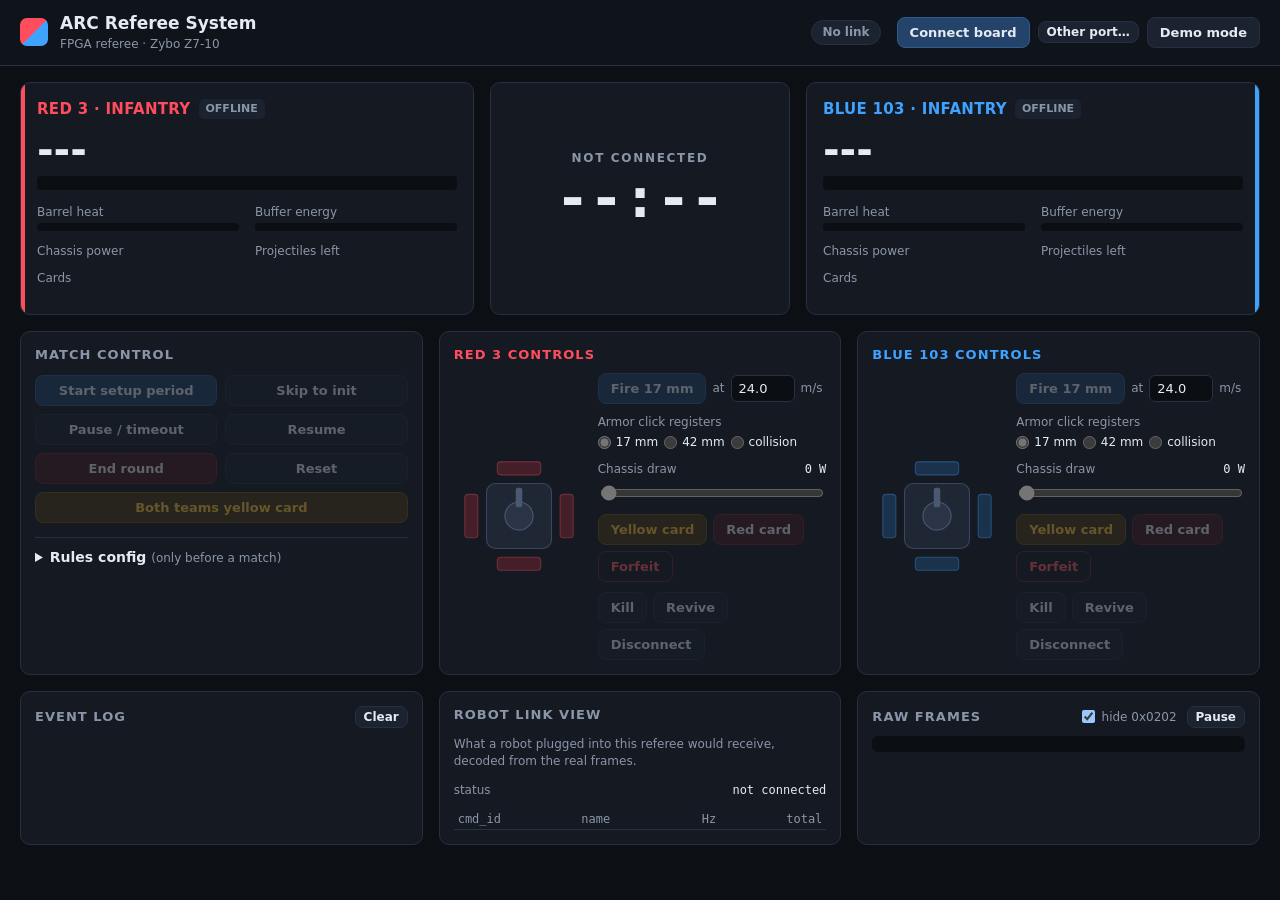
==== web/arc-ref-console.html @ a16665d8 "Update the console and demo emulator for ARCC 2026 rules protocol.js decodes the 2026 layouts and th" ====
<!doctype html>
<!-- Generated by tools/bundle_web.py from web/index.html, css/ and js/. Do not edit. -->
<html lang="en">
<head>
  <meta charset="utf-8">
  <meta name="viewport" content="width=device-width, initial-scale=1">
  <title>ARC Referee Console</title>
  <style>
:root {
  color-scheme: dark;
  --bg: #0c0f14;
  --panel: #141922;
  --panel-2: #1b2230;
  --line: #273041;
  --text: #e6ebf2;
  --muted: #8a96a8;
  --red: #ff4d5e;
  --red-dim: #5a1f27;
  --blue: #3fa2ff;
  --blue-dim: #17324f;
  --ok: #3ddc97;
  --warn: #ffc53d;
  --danger: #ff5c5c;
  --heat: #ff8a3d;
  --buffer: #b48cff;
  --radius: 10px;
  --mono: ui-monospace, "SF Mono", Menlo, Consolas, monospace;
  --sans: system-ui, -apple-system, "Segoe UI", Roboto, sans-serif;
}

* { box-sizing: border-box; }

html, body {
  margin: 0;
  background: var(--bg);
  color: var(--text);
  font: 14px/1.4 var(--sans);
}

h1, h2 { margin: 0; font-weight: 600; }
h2 { font-size: 13px; text-transform: uppercase; letter-spacing: .08em; color: var(--muted); }
code { font-family: var(--mono); }
.hint { color: var(--muted); font-size: 12px; font-weight: 400; text-transform: none; letter-spacing: 0; }

/* ------------------------------------------------------------------ top bar */
.topbar {
  display: flex; align-items: center; justify-content: space-between; gap: 16px; flex-wrap: wrap;
  padding: 12px 20px; border-bottom: 1px solid var(--line); background: #0f131a;
  position: sticky; top: 0; z-index: 10;
}
.brand { display: flex; align-items: center; gap: 12px; }
.brand h1 { font-size: 17px; }
.brand .sub { margin: 0; color: var(--muted); font-size: 12px; }
.brand-mark {
  width: 28px; height: 28px; border-radius: 7px;
  background: linear-gradient(135deg, var(--red) 0 50%, var(--blue) 50% 100%);
}
.link { display: flex; align-items: center; gap: 8px; flex-wrap: wrap; }
.link-stats { color: var(--muted); font: 12px var(--mono); }

.pill {
  padding: 3px 10px; border-radius: 999px; font-size: 12px; font-weight: 600;
  border: 1px solid var(--line); background: var(--panel-2);
}
.pill.off { color: var(--muted); }
.pill.on { color: var(--ok); border-color: color-mix(in srgb, var(--ok) 40%, transparent); }
.pill.stale { color: var(--warn); border-color: color-mix(in srgb, var(--warn) 40%, transparent); }

.banner { margin: 0; padding: 10px 20px; font-size: 13px; }
.banner.warn { background: color-mix(in srgb, var(--warn) 14%, var(--bg)); color: var(--warn); }
.banner ul { margin: 6px 0 0; padding-left: 18px; color: var(--text); }
.banner li { margin: 2px 0; }

/* ------------------------------------------------------------------ buttons */
.btn {
  font: 600 13px var(--sans); color: var(--text); cursor: pointer;
  padding: 7px 12px; border-radius: 8px; border: 1px solid var(--line); background: var(--panel-2);
  transition: background .12s, border-color .12s, opacity .12s;
}
.btn:hover:not(:disabled) { border-color: #3a475e; background: #222b3b; }
.btn:active:not(:disabled) { transform: translateY(1px); }
.btn:disabled { opacity: .35; cursor: not-allowed; }
.btn:focus-visible, .plate:focus-visible { outline: 2px solid var(--blue); outline-offset: 2px; }
.btn.primary { background: #23436b; border-color: #2f5b8f; }
.btn.primary:hover:not(:disabled) { background: #2a5182; }
.btn.danger { background: #4a1d22; border-color: #6d2a31; }
.btn.danger.outline { background: transparent; color: var(--danger); }
.btn.warn { background: #4a3a12; border-color: #6d5619; color: var(--warn); }
.btn.small { padding: 3px 8px; font-size: 12px; }

main { padding: 16px 20px 32px; display: grid; gap: 16px; max-width: 1500px; margin: 0 auto; }
.panel { background: var(--panel); border: 1px solid var(--line); border-radius: var(--radius); padding: 14px; min-width: 0; }
.panel-head { display: flex; align-items: center; gap: 10px; justify-content: space-between; margin-bottom: 8px; }
.panel-head h2 { margin-right: auto; }

/* -------------------------------------------------------------- scoreboard */
.scoreboard { display: grid; grid-template-columns: 1fr minmax(220px, 300px) 1fr; gap: 16px; }
.team {
  border-radius: var(--radius); padding: 16px; border: 1px solid var(--line);
  background: var(--panel); position: relative; overflow: hidden;
}
.team[data-team="0"] { --c: var(--red); --c-dim: var(--red-dim); }
.team[data-team="1"] { --c: var(--blue); --c-dim: var(--blue-dim); }
.team::before { content: ""; position: absolute; inset: 0 auto 0 0; width: 4px; background: var(--c); }
.team[data-team="1"]::before { inset: 0 0 0 auto; }
.team.flash { animation: teamflash .35s ease-out; }
@keyframes teamflash { from { box-shadow: inset 0 0 0 200px color-mix(in srgb, var(--c) 18%, transparent); } }
.team.dead { filter: saturate(.25); }

.team-head { display: flex; align-items: center; gap: 8px; }
.team-name { font-weight: 700; font-size: 15px; color: var(--c); letter-spacing: .02em; }
.badge { font-size: 11px; font-weight: 700; padding: 2px 7px; border-radius: 5px; background: var(--panel-2); color: var(--muted); }
.link-badge { color: var(--ok); }
.state-badge.dead { background: #3a1216; color: var(--danger); }

.hp { margin: 10px 0 6px; font-variant-numeric: tabular-nums; }
.hp-value { font-size: 40px; font-weight: 700; line-height: 1; }
.hp-max { color: var(--muted); font-size: 16px; margin-left: 4px; }

.bar { position: relative; height: 14px; border-radius: 4px; background: #0b0e13; overflow: hidden; }
.bar.small { height: 8px; }
.bar .fill { position: absolute; inset: 0 auto 0 0; width: 0; background: var(--c); transition: width .2s ease-out; }
.bar .ghost { position: absolute; inset: 0 auto 0 0; width: 0; background: color-mix(in srgb, var(--c) 35%, transparent); transition: width .9s ease-in .25s; }
.hp-bar .fill { z-index: 1; }
.team[data-team="1"] .bar .fill, .team[data-team="1"] .bar .ghost { inset: 0 0 0 auto; }
.heat-bar .fill { background: var(--heat); }
.heat-bar.over .fill { background: var(--danger); }
.buffer-bar .fill { background: var(--buffer); }

.gauges { display: grid; grid-template-columns: 1fr 1fr; gap: 10px 16px; margin-top: 14px; }
.gauge { display: grid; grid-template-columns: auto 1fr; align-items: center; gap: 2px 8px; }
.gauge .bar { grid-column: 1 / -1; }
.g-label { color: var(--muted); font-size: 12px; }
.g-value { font: 12px var(--mono); text-align: right; }
.chips { display: flex; gap: 6px; flex-wrap: wrap; margin-top: 12px; }
.chip { font: 600 11px var(--sans); padding: 2px 8px; border-radius: 999px; background: var(--panel-2); color: var(--muted); border: 1px solid var(--line); }
.chip.on { color: var(--ok); }
.chip.bad { color: var(--danger); border-color: color-mix(in srgb, var(--danger) 45%, transparent); background: #2a1216; }
.chip.warn { color: var(--warn); border-color: color-mix(in srgb, var(--warn) 45%, transparent); }
.hit-kind { border: 0; padding: 0; margin: 0; display: flex; flex-wrap: wrap; gap: 2px 14px; }
.hit-kind legend { font-size: 12px; color: var(--muted); padding: 0; margin-bottom: 4px; }
.hit-kind label { gap: 5px; color: var(--text); }
.inline input[type="radio"], input[type="radio"] { width: auto; padding: 0; margin: 0; accent-color: var(--c, var(--blue)); }
.result-why { color: var(--muted); font-size: 12px; margin-top: 2px; }
.cards .card { display: inline-block; width: 10px; height: 14px; border-radius: 2px; margin-left: 3px; vertical-align: middle; }
.cards .card.yellow { background: var(--warn); }
.cards .card.red { background: var(--danger); }

.clock {
  display: flex; flex-direction: column; align-items: center; justify-content: center; gap: 4px;
  border-radius: var(--radius); background: var(--panel); border: 1px solid var(--line); padding: 16px;
  text-align: center;
}
.stage { text-transform: uppercase; letter-spacing: .14em; font-size: 12px; font-weight: 700; color: var(--muted); }
.stage.combat { color: var(--ok); }
.stage.paused { color: var(--warn); }
.time { font: 700 56px/1 var(--mono); font-variant-numeric: tabular-nums; }
.time.countdown { color: var(--warn); }
.clock-sub { color: var(--muted); font-size: 12px; }
.result { margin-top: 6px; font-weight: 800; letter-spacing: .08em; padding: 4px 12px; border-radius: 6px; }
.result.red { background: var(--red-dim); color: var(--red); }
.result.blue { background: var(--blue-dim); color: var(--blue); }
.result.draw { background: var(--panel-2); color: var(--text); }

/* ---------------------------------------------------------------- controls */
.controls { display: grid; grid-template-columns: minmax(260px, 1fr) 1fr 1fr; gap: 16px; }
.btn-grid { display: grid; grid-template-columns: 1fr 1fr; gap: 8px; margin-top: 10px; }

.config { margin-top: 14px; border-top: 1px solid var(--line); padding-top: 10px; }
.config summary { cursor: pointer; font-weight: 600; }
.config form { display: grid; grid-template-columns: 1fr 1fr; gap: 8px 10px; margin-top: 10px; }
.config label { display: grid; gap: 3px; font-size: 12px; color: var(--muted); }
.config button, .config .wide { grid-column: 1 / -1; }
.btn-grid .wide { grid-column: 1 / -1; }
input, select {
  font: 13px var(--sans); color: var(--text); background: #0b0e13;
  border: 1px solid var(--line); border-radius: 6px; padding: 5px 7px; min-width: 0;
}
input[type="range"] { padding: 0; accent-color: var(--c, var(--blue)); }

.robot[data-robot="0"] { --c: var(--red); }
.robot[data-robot="1"] { --c: var(--blue); }
.robot-title { color: var(--c); }
.robot-body { display: grid; grid-template-columns: 130px 1fr; gap: 14px; align-items: center; margin-top: 8px; }
.robot-actions { display: grid; gap: 10px; }
.row { display: flex; gap: 6px; flex-wrap: wrap; align-items: center; }
.inline { display: flex; gap: 6px; align-items: center; color: var(--muted); font-size: 12px; }
.inline input { width: 64px; }
.slider { display: grid; grid-template-columns: 1fr auto; gap: 4px; font-size: 12px; color: var(--muted); }
.slider input { grid-column: 1 / -1; }
.slider output { font-family: var(--mono); color: var(--text); }

.armor { width: 130px; height: 130px; }
.armor .chassis { fill: #1f2735; stroke: #3a475e; }
.armor .turret { fill: #2a3446; stroke: #4a5870; }
.armor .barrel { fill: #4a5870; }
.armor .plate { fill: color-mix(in srgb, var(--c) 55%, #000); stroke: var(--c); cursor: pointer; transition: fill .15s; }
.armor .plate:hover { fill: var(--c); }
.armor .plate.hit { animation: plate .5s ease-out; }
@keyframes plate { from { fill: #fff; } }
.robot.disabled .armor .plate { cursor: not-allowed; opacity: .4; }

/* ------------------------------------------------------------------- lower */
.lower { display: grid; grid-template-columns: 1fr 1fr 1fr; gap: 16px; }
.event-log {
  list-style: none; margin: 0; padding: 0; max-height: 320px; overflow: auto;
  font: 12px/1.6 var(--mono);
}
.event-log li { display: grid; grid-template-columns: 48px 1fr auto; gap: 8px; padding: 1px 4px; border-radius: 4px; }
.event-log li:nth-child(odd) { background: #10141b; }
.event-log .t { color: var(--muted); }
.event-log .who.r0 { color: var(--red); }
.event-log .who.r1 { color: var(--blue); }
.event-log .hpv { color: var(--muted); }
.event-log .k-yellow { color: var(--warn); }
.event-log .k-red, .event-log .k-forfeit, .event-log .k-kill { color: var(--danger); }
.event-log .k-revive, .event-log .k-reconnect, .event-log .k-unlocked { color: var(--ok); }
.event-log .k-locked, .event-log .k-chassis-cut, .event-log .k-yellow-both, .event-log .k-disconnect { color: var(--warn); }
.event-log .k-offline-hp, .event-log .k-defeated { color: var(--danger); }

.fields { display: grid; grid-template-columns: auto 1fr; gap: 2px 12px; margin: 10px 0; font-size: 12px; }
.fields dt { color: var(--muted); }
.fields dd { margin: 0; font-family: var(--mono); text-align: right; }
.rates { width: 100%; border-collapse: collapse; font: 12px var(--mono); }
.rates th { text-align: left; color: var(--muted); font-weight: 500; border-bottom: 1px solid var(--line); padding: 3px 4px; }
.rates td { padding: 2px 4px; }
.rates td:nth-child(n+3), .rates th:nth-child(n+3) { text-align: right; }

.check { display: flex; align-items: center; gap: 4px; font-size: 12px; color: var(--muted); }
.raw-log, .board-text {
  margin: 0; max-height: 320px; overflow: auto; font: 11px/1.5 var(--mono); color: #a9b4c4;
  white-space: pre; background: #0b0e13; border-radius: 6px; padding: 8px;
}
.board-text { margin-top: 8px; max-height: 80px; color: var(--ok); }

@media (max-width: 1100px) {
  .controls, .lower { grid-template-columns: 1fr 1fr; }
  .controls .match { grid-column: 1 / -1; }
  .lower .log { grid-column: 1 / -1; }
}
@media (max-width: 720px) {
  .topbar, main { padding-left: 16px; padding-right: 16px; }
  .scoreboard, .controls, .lower { grid-template-columns: 1fr; }
  .clock { order: -1; }
  .time { font-size: 44px; }
  .robot-body { grid-template-columns: 1fr; justify-items: center; }
}
</style>
</head>
<body>
  <header class="topbar">
    <div class="brand">
      <span class="brand-mark" aria-hidden="true"></span>
      <div>
        <h1>ARC Referee System</h1>
        <p class="sub">FPGA referee &middot; Zybo Z7-10</p>
      </div>
    </div>
    <div class="link">
      <span id="linkPill" class="pill off">No link</span>
      <span id="linkStats" class="link-stats"></span>
      <button id="btnConnect" class="btn primary">Connect board</button>
      <button id="btnOtherPort" class="btn small" title="Show every serial port, not just the Zybo's FTDI chip">Other port…</button>
      <button id="btnDemo" class="btn">Demo mode</button>
      <button id="btnDisconnect" class="btn" hidden>Disconnect</button>
    </div>
  </header>

  <p id="serialWarning" class="banner warn" hidden>
    This browser has no Web Serial. Use Chrome or Edge on desktop, and open the page from
    <code>http://localhost</code> (see README). Demo mode still works.
  </p>

  <div id="portHint" class="banner warn" hidden>
    <strong>Connected, but no referee data yet.</strong>
    <ul>
      <li><strong>Mac:</strong> the Zybo shows up as two ports (e.g. <code>…usbserial-210279A</code> and <code>…B</code>, or two
        "Digilent Adept USB Device" entries). The UART is usually the <strong>second</strong> one. Disconnect and pick the other.</li>
      <li><strong>Windows:</strong> pick the COM port for "USB Serial Port". If none appears, install the FTDI VCP driver (see README).</li>
      <li>Check the board is running the referee: green DONE LED on, and LD3 flashes when you press a button here.
        If the board text below says "core not found", the bitstream is missing.</li>
    </ul>
  </div>

  <main>
    <section class="scoreboard" aria-label="Scoreboard">
      <div class="team" data-team="0"></div>
      <div class="clock">
        <div id="stageName" class="stage">Not started</div>
        <div id="clockTime" class="time">--:--</div>
        <div id="clockSub" class="clock-sub">&nbsp;</div>
        <div id="resultBanner" class="result" hidden></div>
        <div id="resultWhy" class="result-why" hidden></div>
      </div>
      <div class="team" data-team="1"></div>
    </section>

    <section class="controls">
      <div class="panel match">
        <h2>Match control</h2>
        <div class="btn-grid">
          <button class="btn primary" data-game="1" title="Starts the setup period countdown, then init, countdown and battle">Start setup period</button>
          <button class="btn" data-game="2" title="Skip the setup period and go straight to the 15 s referee init">Skip to init</button>
          <button class="btn" data-game="3" title="Official or team timeout">Pause / timeout</button>
          <button class="btn" data-game="4">Resume</button>
          <button class="btn danger" data-game="5">End round</button>
          <button class="btn" data-game="6">Reset</button>
          <button id="btnBothYellow" class="btn warn wide" title="Both teams yellow: every robot loses 5 % max HP">Both teams yellow card</button>
        </div>

        <details id="configPanel" class="config">
          <summary>Rules config <span class="hint">(only before a match)</span></summary>
          <form id="configForm">
            <label class="wide">Preset
              <select name="preset" id="presetSelect"></select>
            </label>
            <label>Game type
              <select name="gameType">
                <option value="5">1v1 (RMUL 1v1)</option>
                <option value="4">3v3 (RMUL 3v3)</option>
              </select>
            </label>
            <label>Link robot
              <select name="link">
                <option value="0">Red 3</option>
                <option value="1">Blue 103</option>
              </select>
            </label>
            <label>Setup period (s) <input name="setupTime" type="number" min="0" max="900" value="120"></label>
            <label>Battle (s) <input name="combatTime" type="number" min="5" max="900" value="120"></label>
            <label>Max HP <input name="maxHp" type="number" min="1" max="5000" value="200"></label>
            <label>17 mm damage <input name="hitDmg" type="number" min="0" max="1000" value="20"></label>
            <label>Barrel heat limit <input name="heatLimit" type="number" min="1" max="2000" value="80"></label>
            <label>Cooling / s <input name="cooling" type="number" min="0" max="2000" value="12"></label>
            <label>Chassis power limit (W) <input name="powerLimit" type="number" min="1" max="500" value="120"></label>
            <label>Speed limit (m/s) <input name="speedLimit" type="number" min="1" max="60" value="25"></label>
            <label>Projectiles <input name="allowance" type="number" min="0" max="5000" value="200"></label>
            <button class="btn primary" type="submit">Apply to board</button>
          </form>
        </details>
      </div>

      <div class="panel robot" data-robot="0"></div>
      <div class="panel robot" data-robot="1"></div>
    </section>

    <section class="lower">
      <div class="panel log">
        <div class="panel-head">
          <h2>Event log</h2>
          <button id="btnClearLog" class="btn small">Clear</button>
        </div>
        <ol id="eventLog" class="event-log"></ol>
      </div>

      <div class="panel linkview">
        <h2>Robot link view <span id="linkRobotName" class="hint"></span></h2>
        <p class="hint">What a robot plugged into this referee would receive, decoded from the real frames.</p>
        <dl id="linkFields" class="fields"></dl>
        <table class="rates">
          <thead><tr><th>cmd_id</th><th>name</th><th>Hz</th><th>total</th></tr></thead>
          <tbody id="rateTable"></tbody>
        </table>
      </div>

      <div class="panel raw">
        <div class="panel-head">
          <h2>Raw frames</h2>
          <label class="check"><input id="hide0202" type="checkbox" checked> hide 0x0202</label>
          <button id="btnPauseRaw" class="btn small">Pause</button>
        </div>
        <pre id="rawLog" class="raw-log"></pre>
        <pre id="boardText" class="board-text" hidden></pre>
      </div>
    </section>
  </main>

  <template id="teamTemplate">
    <div class="team-head">
      <span class="team-name"></span>
      <span class="badge link-badge" hidden>LINK</span>
      <span class="badge state-badge"></span>
    </div>
    <div class="hp">
      <span class="hp-value">---</span><span class="hp-max"></span>
    </div>
    <div class="bar hp-bar"><div class="fill"></div><div class="ghost"></div></div>
    <div class="gauges">
      <div class="gauge">
        <span class="g-label">Barrel heat</span>
        <div class="bar small heat-bar"><div class="fill"></div></div>
        <span class="g-value heat-value"></span>
      </div>
      <div class="gauge">
        <span class="g-label">Buffer energy</span>
        <div class="bar small buffer-bar"><div class="fill"></div></div>
        <span class="g-value buffer-value"></span>
      </div>
      <div class="gauge">
        <span class="g-label">Chassis power</span>
        <span class="g-value power-value"></span>
      </div>
      <div class="gauge">
        <span class="g-label">Projectiles left</span>
        <span class="g-value ammo-value"></span>
      </div>
      <div class="gauge">
        <span class="g-label">Cards</span>
        <span class="g-value cards"></span>
      </div>
    </div>
    <div class="chips">
      <span class="chip chip-shooter"></span>
      <span class="chip chip-chassis"></span>
      <span class="chip chip-gimbal"></span>
    </div>
  </template>

  <template id="robotTemplate">
    <h2 class="robot-title"></h2>
    <div class="robot-body">
      <svg class="armor" viewBox="0 0 120 120" role="group" aria-label="Armor plates, click to register a hit">
        <rect class="chassis" x="30" y="30" width="60" height="60" rx="8"></rect>
        <circle class="turret" cx="60" cy="60" r="13"></circle>
        <rect class="barrel" x="57" y="34" width="6" height="18" rx="2"></rect>
        <rect class="plate" data-armor="0" x="40" y="10" width="40" height="12" rx="3"><title>Armor 0 (front)</title></rect>
        <rect class="plate" data-armor="1" x="10" y="40" width="12" height="40" rx="3"><title>Armor 1 (left)</title></rect>
        <rect class="plate" data-armor="2" x="40" y="98" width="40" height="12" rx="3"><title>Armor 2 (back)</title></rect>
        <rect class="plate" data-armor="3" x="98" y="40" width="12" height="40" rx="3"><title>Armor 3 (right)</title></rect>
      </svg>
      <div class="robot-actions">
        <div class="row">
          <button class="btn primary act-shoot">Fire 17 mm</button>
          <label class="inline">at <input class="shoot-speed" type="number" step="0.1" min="0" max="60" value="24.0"> m/s</label>
        </div>
        <fieldset class="row hit-kind">
          <legend>Armor click registers</legend>
          <label class="inline"><input type="radio" value="0" checked> 17 mm</label>
          <label class="inline"><input type="radio" value="2"> 42 mm</label>
          <label class="inline"><input type="radio" value="1"> collision</label>
        </fieldset>
        <label class="slider">Chassis draw <output class="power-out">0 W</output>
          <input class="power-in" type="range" min="0" max="200" value="0">
        </label>
        <div class="row">
          <button class="btn warn act-yellow">Yellow card</button>
          <button class="btn danger act-red">Red card</button>
          <button class="btn danger outline act-forfeit">Forfeit</button>
        </div>
        <div class="row">
          <button class="btn act-kill">Kill</button>
          <button class="btn act-revive">Revive</button>
          <button class="btn act-disconnect" title="Abnormal disconnection: outputs off, -5 % max HP per second">Disconnect</button>
        </div>
      </div>
    </div>
  </template>

  <script>
(() => {
'use strict';
// ---- protocol.js
// ARC referee link protocol (docs/protocol.md). Mirrors tools/arcref.py.
// Real frames follow the RoboMaster 2026 University Series protocol (ARCC 2026).
//
// Frame: SOF 0xA5 | data_length u16 | seq u8 | CRC8 | cmd_id u16 | data | CRC16
// All multi-byte fields are little-endian.

const SOF = 0xa5;

const CMD = {
  GAME_STATUS: 0x0001,
  GAME_RESULT: 0x0002,
  ROBOT_HP: 0x0003,
  REFEREE_WARNING: 0x0104,
  ROBOT_STATUS: 0x0201,
  POWER_HEAT: 0x0202,
  HURT: 0x0206,
  SHOOT: 0x0207,
  SERVER_STATE: 0xf101,
  EVENT: 0xf102,
  // browser -> board
  C_GAME: 0xf001,
  C_CONFIG: 0xf002,
  C_HIT: 0xf003,
  C_SHOOT: 0xf004,
  C_PENALTY: 0xf005,
  C_LIFE: 0xf006,
  C_POWER: 0xf007,
  C_TIME: 0xf008,
};

const CMD_NAMES = {
  0x0001: 'game_status',
  0x0002: 'game_result',
  0x0003: 'ally_robot_HP',
  0x0104: 'referee_warning',
  0x0201: 'robot_status',
  0x0202: 'buffer_heat_data',
  0x0206: 'hurt_data',
  0x0207: 'shoot_data',
  0xf101: 'server_state',
  0xf102: 'server_event',
};

const STAGES = ['Not started', 'Setup period', 'Referee init', 'Countdown', 'Battle', 'Settlement'];
const GAME_TYPES = { 1: 'RMUC', 2: 'RMUT', 3: 'RMUA', 4: 'RMUL 3v3', 5: 'RMUL 1v1' };
const EVENT_KINDS = {
  1: 'hit', 2: 'shot', 3: 'locked', 4: 'chassis-cut', 5: 'yellow', 6: 'red', 7: 'forfeit',
  8: 'kill', 9: 'revive', 10: 'disconnect', 11: 'reconnect', 12: 'offline-hp', 13: 'unlocked',
  14: 'yellow-both',
};
const LOCKS = {
  1: 'barrel heat over limit', 2: 'barrel heat over limit + 100 (rest of round)',
  3: 'over speed (15 s)', 4: 'over speed (20 s)', 5: 'over speed (rest of round)', 6: 'out of projectiles',
};
const WIN_REASONS = {
  0: '', 1: 'opponent defeated', 2: 'more remaining HP', 3: 'opponent took first damage',
  4: 'more shots fired', 5: 'fired first', 6: 'tie: lighter robot wins (referee decides)', 7: 'forfeit',
};
const HURT_REASONS = { 0: 'armor hit', 1: 'module offline', 5: 'collision' };
const GAME = { SETUP: 1, START: 2, PAUSE: 3, RESUME: 4, END: 5, RESET: 6 };
const PENALTY = { BOTH_YELLOW: 1, YELLOW: 2, RED: 3, FORFEIT: 4 };
const LIFE = { KILL: 0, REVIVE: 1, DISCONNECT: 2, RECONNECT: 3 };
const HIT_KIND = { MM17: 0, COLLISION: 1, MM42: 2 };

// Robot stat presets from the ARCC 2026 Events Manual. The referee core
// always plays the 1v1 winning rules; 3v3 presets only change the numbers.
const PRESETS = {
  '1v1': { label: '1v1 Infantry (ARCC 2026)', gameType: 5, combatTime: 120, setupTime: 120,
    maxHp: 200, heatLimit: 80, cooling: 12, powerLimit: 120, hitDmg: 20, speedLimit: 25, allowance: 200 },
  infHp: { label: '3v3 Infantry: HP + Cooldown priority', gameType: 4, combatTime: 300, setupTime: 180,
    maxHp: 350, heatLimit: 88, cooling: 24, powerLimit: 75, hitDmg: 20, speedLimit: 25, allowance: 500 },
  infPower: { label: '3v3 Infantry: Power + Burst priority', gameType: 4, combatTime: 300, setupTime: 180,
    maxHp: 300, heatLimit: 230, cooling: 14, powerLimit: 90, hitDmg: 20, speedLimit: 25, allowance: 500 },
  sentry: { label: '3v3 Sentry', gameType: 4, combatTime: 300, setupTime: 180,
    maxHp: 400, heatLimit: 260, cooling: 30, powerLimit: 100, hitDmg: 20, speedLimit: 25, allowance: 750 },
};
const ROBOT_IDS = [3, 103];

const CRC8_TABLE = new Uint8Array(256);
const CRC16_TABLE = new Uint16Array(256);
for (let i = 0; i < 256; i++) {
  let c8 = i;
  let c16 = i;
  for (let b = 0; b < 8; b++) {
    c8 = c8 & 1 ? (c8 >>> 1) ^ 0x8c : c8 >>> 1;
    c16 = c16 & 1 ? (c16 >>> 1) ^ 0x8408 : c16 >>> 1;
  }
  CRC8_TABLE[i] = c8;
  CRC16_TABLE[i] = c16;
}

function crc8(bytes, start = 0, end = bytes.length, crc = 0xff) {
  for (let i = start; i < end; i++) crc = CRC8_TABLE[(crc ^ bytes[i]) & 0xff];
  return crc;
}

function crc16(bytes, start = 0, end = bytes.length, crc = 0xffff) {
  for (let i = start; i < end; i++) crc = (crc >>> 8) ^ CRC16_TABLE[(crc ^ bytes[i]) & 0xff];
  return crc;
}

function encode(cmdId, payload = new Uint8Array(0), seq = 0) {
  const n = payload.length;
  const f = new Uint8Array(9 + n);
  f[0] = SOF;
  f[1] = n & 0xff;
  f[2] = n >> 8;
  f[3] = seq & 0xff;
  f[4] = crc8(f, 0, 4);
  f[5] = cmdId & 0xff;
  f[6] = cmdId >> 8;
  f.set(payload, 7);
  const c = crc16(f, 0, 7 + n);
  f[7 + n] = c & 0xff;
  f[8 + n] = c >> 8;
  return f;
}

// Streaming decoder: push() any chunk of bytes, get back complete frames.
// Bytes outside frames (e.g. the bridge's text banner) go to onSkipped.
class FrameDecoder {
  constructor(maxLen = 512) {
    this.buf = new Uint8Array(0);
    this.maxLen = maxLen;
    this.bad = 0;
  }

  push(chunk) {
    const merged = new Uint8Array(this.buf.length + chunk.length);
    merged.set(this.buf);
    merged.set(chunk, this.buf.length);
    let b = merged;
    let i = 0;
    const out = [];
    while (true) {
      const skipFrom = i;
      while (i < b.length && b[i] !== SOF) i++;
      if (i > skipFrom) this.onSkipped?.(b.subarray(skipFrom, i));
      if (b.length - i < 5) break;
      if (crc8(b, i, i + 4) !== b[i + 4]) {
        this.bad++;
        i++;
        continue;
      }
      const n = b[i + 1] | (b[i + 2] << 8);
      if (n > this.maxLen) {
        this.bad++;
        i++;
        continue;
      }
      if (b.length - i < 9 + n) break;
      const c = crc16(b, i, i + 7 + n);
      if ((b[i + 7 + n] | (b[i + 8 + n] << 8)) !== c) {
        this.bad++;
        i++;
        continue;
      }
      out.push({
        cmd: b[i + 5] | (b[i + 6] << 8),
        seq: b[i + 3],
        data: b.slice(i + 7, i + 7 + n),
        raw: b.slice(i, i + 9 + n),
      });
      i += 9 + n;
    }
    this.buf = b.slice(i);
    return out;
  }
}

// ----------------------------------------------------------------- payloads
function robotBlock(v, o) {
  const f = v.getUint8(o + 19);
  return {
    hp: v.getUint16(o, true),
    maxHp: v.getUint16(o + 2, true),
    heat: v.getUint16(o + 4, true),
    heatLimit: v.getUint16(o + 6, true),
    buffer: v.getUint16(o + 8, true),
    power: v.getUint16(o + 10, true),
    powerLimit: v.getUint16(o + 12, true),
    allowance: v.getUint16(o + 14, true),
    shots: v.getUint16(o + 16, true),
    yellow: v.getUint8(o + 18),
    alive: !!(f & 1),
    redCard: !!(f & 2),
    shooterOn: !!(f & 4),
    chassisOn: !!(f & 8),
    gimbalOn: !!(f & 16),
    disconnected: !!(f & 32),
    heatLocked: !!(f & 64),
    speedLocked: !!(f & 128),
    speedLockS: v.getUint8(o + 20),
    chassisCutDs: v.getUint8(o + 21),
  };
}

function decodePayload(cmd, data) {
  const v = new DataView(data.buffer, data.byteOffset, data.byteLength);
  try {
    switch (cmd) {
      case CMD.GAME_STATUS:
        return {
          gameType: data[0] & 0xf,
          progress: data[0] >> 4,
          remain: v.getUint16(1, true),
          timestamp: Number(v.getBigUint64(3, true)),
        };
      case CMD.GAME_RESULT:
        return { winner: data[0] };
      case CMD.ROBOT_HP: {
        const hp = [];
        for (let i = 0; i < 8; i++) hp.push(v.getUint16(i * 2, true));
        return { ally3: hp[2], all: hp };
      }
      case CMD.REFEREE_WARNING:
        return { level: data[0], offender: data[1], count: data[2] };
      case CMD.ROBOT_STATUS:
        return {
          robotId: data[0],
          level: data[1],
          hp: v.getUint16(2, true),
          maxHp: v.getUint16(4, true),
          cooling: v.getUint16(6, true),
          heatLimit: v.getUint16(8, true),
          powerLimit: v.getUint16(10, true),
          gimbalOn: !!(data[12] & 1),
          chassisOn: !!(data[12] & 2),
          shooterOn: !!(data[12] & 4),
        };
      case CMD.POWER_HEAT:
        return { buffer: v.getUint16(8, true), heat17: v.getUint16(10, true), heat42: v.getUint16(12, true) };
      case CMD.HURT:
        return { armor: data[0] & 0xf, reason: data[0] >> 4 };
      case CMD.SHOOT:
        return { bulletType: data[0], shooter: data[1], freq: data[2], speed: v.getFloat32(3, true) };
      case CMD.SERVER_STATE:
        if (data.length < 66) return null;
        return {
          stage: data[0],
          paused: !!(data[1] & 1),
          firstDmg: (data[1] >> 1) & 3,
          firstShot: (data[1] >> 3) & 3,
          remain: v.getUint16(2, true),
          winner: data[4],
          winReason: data[5],
          link: data[6],
          gameType: data[7],
          robots: [robotBlock(v, 8), robotBlock(v, 30)],
          rxOk: v.getUint16(52, true),
          rxErr: v.getUint16(54, true),
          combatTime: v.getUint16(56, true),
          cooling: v.getUint16(58, true),
          hitDmg: v.getUint16(60, true),
          setupTime: v.getUint16(62, true),
          speedLimit: v.getUint16(64, true),
        };
      case CMD.EVENT:
        return { robot: data[0], kind: data[1], detail: data[2], hp: v.getUint16(3, true) };
      default:
        return null;
    }
  } catch {
    return null; // short payload
  }
}

// ------------------------------------------------------------------ commands
function bytes(n, fill) {
  const b = new Uint8Array(n);
  fill(new DataView(b.buffer));
  return b;
}

const commands = {
  game: (action) => [CMD.C_GAME, Uint8Array.of(action)],
  config: (c) => [CMD.C_CONFIG, bytes(20, (v) => {
    v.setUint8(0, c.gameType);
    v.setUint8(1, c.link);
    [c.combatTime, c.maxHp, c.heatLimit, c.cooling, c.powerLimit, c.hitDmg,
      c.setupTime, c.speedLimit, c.allowance].forEach((x, i) => v.setUint16(2 + 2 * i, x, true));
  })],
  hit: (robot, armor, kind = HIT_KIND.MM17) => [CMD.C_HIT, Uint8Array.of(robot, armor, kind)],
  // speed goes twice: as f32 for 0x0207, and in 0.1 m/s for the fabric's limit check
  shoot: (robot, freq, speed) => [CMD.C_SHOOT, bytes(8, (v) => {
    v.setUint8(0, robot);
    v.setUint8(1, freq);
    v.setFloat32(2, speed, true);
    v.setUint16(6, Math.round(speed * 10), true);
  })],
  penalty: (robot, level) => [CMD.C_PENALTY, Uint8Array.of(robot, level)],
  life: (robot, action) => [CMD.C_LIFE, Uint8Array.of(robot, action)],
  power: (robot, watts) => [CMD.C_POWER, bytes(3, (v) => {
    v.setUint8(0, robot);
    v.setUint16(1, watts, true);
  })],
  time: (unix) => [CMD.C_TIME, bytes(4, (v) => v.setUint32(0, unix >>> 0, true))],
};

function hex(bytes) {
  return Array.from(bytes, (b) => b.toString(16).padStart(2, '0')).join(' ');
}

// ---- serial.js
// Web Serial transport to the Zybo USB-UART (115200 8N1).
// Transports share one shape: open(), close(), write(bytes), and the
// callbacks onData(Uint8Array) / onClose(reason).

class SerialLink {
  constructor() {
    this.port = null;
    this.reader = null;
    this.writer = null;
    this.onData = () => {};
    this.onClose = () => {};
    this.label = 'Zybo (USB-UART)';
  }

  static supported() {
    return 'serial' in navigator;
  }

  // allPorts=false shows only FTDI devices (the Zybo's FT2232H), which hides
  // Bluetooth and modem ports on macOS. allPorts=true is for other bridges.
  async open({ allPorts = false } = {}) {
    this.port = await navigator.serial.requestPort(allPorts ? {} : { filters: [{ usbVendorId: 0x0403 }] });
    await this.port.open({ baudRate: 115200, dataBits: 8, stopBits: 1, parity: 'none', bufferSize: 65536 });
    const info = this.port.getInfo();
    if (info.usbVendorId === 0x0403) this.label = 'Zybo (FTDI USB-UART)';
    this.writer = this.port.writable.getWriter();
    this.readLoop();
  }

  async readLoop() {
    while (this.port && this.port.readable) {
      this.reader = this.port.readable.getReader();
      try {
        for (;;) {
          const { value, done } = await this.reader.read();
          if (done) break;
          if (value) this.onData(value);
        }
      } catch (err) {
        // Framing/parity/buffer errors are recoverable: loop and re-acquire.
        if (err.name === 'NetworkError') {
          this.reader.releaseLock();
          this.closeQuietly('USB device disconnected');
          return;
        }
      } finally {
        try { this.reader.releaseLock(); } catch { /* already released */ }
      }
      if (this.closing) break;
    }
  }

  async write(bytes) {
    if (this.writer) await this.writer.write(bytes);
  }

  async close() {
    this.closing = true;
    try { await this.reader?.cancel(); } catch { /* ignore */ }
    try { this.writer?.releaseLock(); } catch { /* ignore */ }
    try { await this.port?.close(); } catch { /* ignore */ }
    this.port = null;
    this.onClose('Disconnected');
  }

  closeQuietly(reason) {
    this.port = null;
    this.writer = null;
    this.onClose(reason);
  }
}

// ---- sim.js
// Demo-mode transport: a JavaScript copy of the fabric (arc_rx_parser +
// arc_ref_core + arc_frame_gen) that speaks the same byte stream as the
// Zybo, so the console can be developed and tested without hardware.
// Keep the rules in step with hw/rtl/arc_ref_core.v; web/test checks that a
// replay of the RTL testbench ends the same way.


const ST = { IDLE: 0, PREP: 1, CHECK: 2, COUNT: 3, COMBAT: 4, RESULT: 5 };
const EV = {
  HIT: 1, SHOT: 2, LOCK: 3, CHASSIS: 4, YELLOW: 5, RED: 6, FORFEIT: 7, KILL: 8,
  REVIVE: 9, DISCONNECT: 10, RECONNECT: 11, OFFLINE_HP: 12, UNLOCK: 13, YELLOW_BOTH: 14,
};
const LK = { HEAT: 1, HEAT_ROUND: 2, SPEED15: 3, SPEED20: 4, SPEED_ROUND: 5, AMMO: 6 };
const WR = { NONE: 0, DEFEAT: 1, HP: 2, FIRST_DMG: 3, SHOTS: 4, FIRST_SHOT: 5, TIE: 6, FORFEIT: 7 };
const BUFFER_FULL_X10 = 600;
const LOCK_ROUND = 0xffff;
const YELLOW_WINDOW = 300;
const CHASSIS_CUT = 50;
const div10 = (x) => Math.floor(x / 10);
const pctOf = (x, p) => Math.floor((x * p + 50) / 100);
const robotId = (r) => (r ? 103 : 3);

class SimLink {
  constructor() {
    this.onData = () => {};
    this.onClose = () => {};
    this.label = 'Demo (emulated board)';
    this.rx = new FrameDecoder(24);
  }

  async open() {
    this.reset();
    this.timer = setInterval(() => this.tick20(), 20);
    this.onData(new TextEncoder().encode('\r\nARC ref bridge ready (demo)\r\n'));
  }

  async close() {
    clearInterval(this.timer);
    this.onClose('Demo stopped');
  }

  async write(bytes) {
    const before = this.rx.bad;
    for (const f of this.rx.push(bytes)) {
      this.rxOk++;
      this.runCmd(f.cmd, f.data);
    }
    this.rxErr += this.rx.bad - before;
  }

  reset() {
    this.cfg = {
      combatTime: 120, maxHp: 200, heatLimit: 80, cooling: 12, powerLimit: 120,
      hitDmg: 20, setupTime: 120, speedLimit: 25, allowance: 200,
    };
    Object.assign(this, {
      stage: ST.IDLE, paused: false, remain: 0, gameType: 5, link: 0, unix: 0,
      sub: 0, t5: 0, t10: 0, c50: 0, c5: 0, c17: 0, seq: 0, rxOk: 0, rxErr: 0,
      warnL: [0, 0, 0],
    });
    this.robots = [0, 1].map(() => ({ power: 0 }));
    this.resetRobots();
  }

  resetRobots() {
    for (const rb of this.robots) {
      Object.assign(rb, {
        hp: this.cfg.maxHp, heat10: 0, buf10: BUFFER_FULL_X10, ammo: this.cfg.allowance, shots: 0,
        yellow: 0, yelPct: 0, yelWin: 0, red: false, heatLk: 0, spdLk: 0, chOff: 0, disc: false, discT: 0,
      });
    }
    this.bothYellow = 0;
    this.firstDmg = 0;
    this.firstShot = 0;
    this.winner = 0;
    this.winReason = WR.NONE;
  }

  // ------------------------------------------------------------- outputs
  send(cmd, payload) {
    this.onData(encode(cmd, payload, this.seq));
    this.seq = (this.seq + 1) & 0xff;
  }

  event(r, kind, detail, hp) {
    const p = new Uint8Array(5);
    const v = new DataView(p.buffer);
    v.setUint8(0, r);
    v.setUint8(1, kind);
    v.setUint8(2, detail & 0xff);
    v.setUint16(3, hp, true);
    this.send(CMD.EVENT, p);
  }

  sendStatus() {
    const p = new Uint8Array(11);
    const v = new DataView(p.buffer);
    v.setUint8(0, (this.stage << 4) | this.gameType);
    v.setUint16(1, this.remain, true);
    v.setUint32(3, this.unix, true);
    this.send(CMD.GAME_STATUS, p);
  }

  sendWarn() {
    this.send(CMD.REFEREE_WARNING, Uint8Array.from(this.warnL));
  }

  sendHp() {
    const p = new Uint8Array(16);
    new DataView(p.buffer).setUint16(4, this.robots[this.link].hp, true);
    this.send(CMD.ROBOT_HP, p);
  }

  flags(r) {
    const rb = this.robots[r];
    const alive = rb.hp > 0;
    const gimbal = alive && !rb.disc;
    const chassis = gimbal && rb.chOff === 0;
    const shooter = gimbal && rb.heatLk === 0 && rb.spdLk === 0 && rb.ammo > 0;
    return (alive ? 1 : 0) | (rb.red ? 2 : 0) | (shooter ? 4 : 0) | (chassis ? 8 : 0) | (gimbal ? 16 : 0)
      | (rb.disc ? 32 : 0) | (rb.heatLk ? 64 : 0) | (rb.spdLk ? 128 : 0);
  }

  shooterOn(r) {
    return !!(this.flags(r) & 4);
  }

  sendRobotStatus() {
    const r = this.link;
    const f = this.flags(r);
    const p = new Uint8Array(13);
    const v = new DataView(p.buffer);
    v.setUint8(0, robotId(r));
    v.setUint8(1, 1);
    v.setUint16(2, this.robots[r].hp, true);
    v.setUint16(4, this.cfg.maxHp, true);
    v.setUint16(6, this.cfg.cooling, true);
    v.setUint16(8, this.cfg.heatLimit, true);
    v.setUint16(10, this.cfg.powerLimit, true);
    v.setUint8(12, ((f >> 4) & 1) | (((f >> 3) & 1) << 1) | (((f >> 2) & 1) << 2));
    this.send(CMD.ROBOT_STATUS, p);
  }

  sendPowerHeat() {
    const rb = this.robots[this.link];
    const p = new Uint8Array(14);
    const v = new DataView(p.buffer);
    v.setUint16(8, div10(rb.buf10), true);
    v.setUint16(10, div10(rb.heat10), true);
    this.send(CMD.POWER_HEAT, p);
  }

  sendServer() {
    const p = new Uint8Array(66);
    const v = new DataView(p.buffer);
    v.setUint8(0, this.stage);
    v.setUint8(1, (this.paused ? 1 : 0) | (this.firstDmg << 1) | (this.firstShot << 3));
    v.setUint16(2, this.remain, true);
    v.setUint8(4, this.winner);
    v.setUint8(5, this.winReason);
    v.setUint8(6, this.link);
    v.setUint8(7, this.gameType);
    this.robots.forEach((rb, i) => {
      const o = 8 + 22 * i;
      [rb.hp, this.cfg.maxHp, div10(rb.heat10), this.cfg.heatLimit, div10(rb.buf10), rb.power,
        this.cfg.powerLimit, rb.ammo, rb.shots].forEach((x, k) => v.setUint16(o + 2 * k, x, true));
      v.setUint8(o + 18, rb.yellow);
      v.setUint8(o + 19, this.flags(i));
      v.setUint8(o + 20, rb.spdLk === LOCK_ROUND ? 255 : Math.min(254, div10(rb.spdLk + 9)));
      v.setUint8(o + 21, rb.chOff);
    });
    [this.rxOk, this.rxErr, this.cfg.combatTime, this.cfg.cooling, this.cfg.hitDmg,
      this.cfg.setupTime, this.cfg.speedLimit].forEach((x, k) => v.setUint16(52 + 2 * k, x & 0xffff, true));
    this.send(CMD.SERVER_STATE, p);
  }

  // --------------------------------------------------------------- rules
  get inCombat() {
    return this.stage === ST.COMBAT && !this.paused;
  }

  finish(w, why) {
    Object.assign(this, { stage: ST.RESULT, remain: 0, paused: false, winner: w, winReason: why });
    this.send(CMD.GAME_RESULT, Uint8Array.of(w));
    this.sendStatus();
  }

  setHp(r, nh) {
    const wasCombat = this.stage === ST.COMBAT;
    if (this.inCombat && this.firstDmg === 0) this.firstDmg = r ? 2 : 1;
    this.robots[r].hp = nh;
    if (wasCombat && nh === 0) this.finish(r ? 1 : 2, WR.DEFEAT);
  }

  warn(r, level, id, count) {
    if (r === this.link) {
      this.warnL = [level, id, count & 0xff];
      this.sendWarn();
    }
  }

  judge() {
    const [a, b] = this.robots;
    if (a.hp !== b.hp) return [a.hp > b.hp ? 1 : 2, WR.HP];
    if (a.hp !== this.cfg.maxHp && this.firstDmg) return [this.firstDmg === 1 ? 2 : 1, WR.FIRST_DMG];
    if (a.shots !== b.shots) return [a.shots > b.shots ? 1 : 2, WR.SHOTS];
    if (this.firstShot) return [this.firstShot, WR.FIRST_SHOT];
    return [0, WR.TIE];
  }

  hit(r, armor, kind) {
    const rb = this.robots[r];
    if (!(this.inCombat && rb.hp > 0 && !rb.disc)) return;
    const dmg = kind === 1 ? 2 : kind === 2 ? 200 : this.cfg.hitDmg;
    const nh = rb.hp > dmg ? rb.hp - dmg : 0;
    const detail = (kind === 1 ? 0x40 : 0) | (kind === 2 ? 0x20 : 0) | (armor & 0xf);
    if (r === this.link) this.send(CMD.HURT, Uint8Array.of(((kind === 1 ? 5 : 0) << 4) | (armor & 0xf)));
    this.event(r, EV.HIT, detail, nh);
    this.setHp(r, nh);
  }

  penaltyHp(h, ded) {
    return h === 0 ? 0 : h <= ded ? 1 : h - ded;
  }

  yellowCard(r) {
    const rb = this.robots[r];
    const cnt = (rb.yellow + 1) & 0xff;
    const pct = Math.min(200, rb.yelWin ? rb.yelPct * 2 : 15);
    rb.yellow = cnt;
    rb.yelPct = pct;
    rb.yelWin = YELLOW_WINDOW;
    this.warn(r, 2, robotId(r), cnt);
    if (cnt >= 3) {
      rb.red = true;
      this.event(r, EV.YELLOW, cnt, 0);
      this.event(r, EV.RED, 1, 0);
      this.setHp(r, 0);
    } else {
      const nh = this.penaltyHp(rb.hp, pctOf(this.cfg.maxHp, pct));
      this.event(r, EV.YELLOW, cnt, nh);
      if (nh !== rb.hp) this.setHp(r, nh);
    }
  }

  runCmd(cmd, d) {
    const v = new DataView(d.buffer, d.byteOffset, d.byteLength);
    const r = (d[0] ?? 0) & 1;
    const a = d[1] ?? 0;
    const rb = this.robots[r];
    switch (cmd) {
      case CMD.C_GAME:
        switch (d[0]) {
          case 1:
            if (this.stage === ST.IDLE) {
              Object.assign(this, { stage: ST.PREP, remain: this.cfg.setupTime, sub: 0, paused: false });
              this.sendStatus();
            }
            break;
          case 2:
            if (this.stage === ST.IDLE || this.stage === ST.PREP) {
              Object.assign(this, { stage: ST.CHECK, remain: 15, sub: 0, paused: false });
              this.resetRobots();
              this.sendStatus();
            }
            break;
          case 3:
            if (this.stage >= ST.PREP && this.stage <= ST.COMBAT && !this.paused) { this.paused = true; this.sendStatus(); }
            break;
          case 4:
            if (this.paused) { this.paused = false; this.sendStatus(); }
            break;
          case 5:
            if (this.stage >= ST.PREP && this.stage <= ST.COMBAT) this.finish(...this.judge());
            break;
          case 6:
            Object.assign(this, { stage: ST.IDLE, remain: 0, paused: false, warnL: [0, 0, 0] });
            this.resetRobots();
            for (const x of this.robots) x.power = 0;
            this.sendWarn();
            this.sendStatus();
            break;
          default:
        }
        break;
      case CMD.C_CONFIG:
        if (this.stage === ST.IDLE && d.length >= 20) {
          this.gameType = d[0] & 0xf;
          this.link = d[1] & 1;
          const k = ['combatTime', 'maxHp', 'heatLimit', 'cooling', 'powerLimit', 'hitDmg', 'setupTime', 'speedLimit', 'allowance'];
          k.forEach((name, i) => { this.cfg[name] = v.getUint16(2 + 2 * i, true); });
          for (const x of this.robots) { x.hp = this.cfg.maxHp; x.ammo = this.cfg.allowance; }
          this.sendStatus();
        }
        break;
      case CMD.C_HIT:
        this.hit(r, a & 0xf, d.length >= 3 ? d[2] & 3 : 0);
        break;
      case CMD.C_SHOOT:
        if (this.inCombat && this.shooterOn(r)) {
          rb.heat10 = Math.min(0xffff, rb.heat10 + 100);
          rb.ammo--;
          rb.shots++;
          if (!this.firstShot) this.firstShot = r ? 2 : 1;
          this.event(r, EV.SHOT, a, rb.hp);
          const sp = d.length >= 8 ? v.getUint16(6, true) : 0;
          const lim10 = this.cfg.speedLimit * 10;
          if (sp > lim10) {
            const over = sp - lim10;
            const [lk, lkd] = over < 50 ? [150, LK.SPEED15] : over < 100 ? [200, LK.SPEED20] : [LOCK_ROUND, LK.SPEED_ROUND];
            if (rb.spdLk !== LOCK_ROUND && lk > rb.spdLk) rb.spdLk = lk;
            this.event(r, EV.LOCK, lkd, rb.hp);
          } else if (rb.ammo === 0) {
            this.event(r, EV.LOCK, LK.AMMO, rb.hp);
          }
          if (r === this.link) {
            const p = new Uint8Array(7);
            p[0] = 1; p[1] = 1; p[2] = a;
            p.set(d.slice(2, 6), 3);
            this.send(CMD.SHOOT, p);
          }
        }
        break;
      case CMD.C_PENALTY:
        if (a === 1) {
          this.bothYellow = (this.bothYellow + 1) & 0xff;
          this.robots.forEach((x, i) => {
            x.hp = this.penaltyHp(x.hp, pctOf(this.cfg.maxHp, 5));
            this.event(i, EV.YELLOW_BOTH, this.bothYellow, x.hp);
          });
          this.warn(this.link, 1, 0, this.bothYellow);
        } else if (a === 2) {
          this.yellowCard(r);
        } else if (a === 3) {
          rb.red = true;
          this.event(r, EV.RED, 0, 0);
          this.warn(r, 3, robotId(r), 1);
          this.setHp(r, 0);
        } else if (a === 4 && this.stage >= ST.PREP && this.stage <= ST.COMBAT) {
          if (this.stage !== ST.COMBAT) { rb.hp = 0; this.robots[r ^ 1].hp = this.cfg.maxHp; }
          this.event(r, EV.FORFEIT, 0, rb.hp);
          this.warn(r, 4, 0, 1);
          this.finish(r ? 1 : 2, WR.FORFEIT);
        }
        break;
      case CMD.C_LIFE:
        if (a === 0) {
          this.event(r, EV.KILL, 0, 0);
          this.setHp(r, 0);
        } else if (a === 1) {
          Object.assign(rb, { hp: this.cfg.maxHp, heat10: 0, red: false, heatLk: 0, spdLk: 0, disc: false });
          this.event(r, EV.REVIVE, 0, rb.hp);
        } else if (a === 2 && !rb.disc) {
          rb.disc = true;
          rb.discT = 0;
          this.event(r, EV.DISCONNECT, 0, rb.hp);
        } else if (a === 3 && rb.disc) {
          rb.disc = false;
          this.event(r, EV.RECONNECT, 0, rb.hp);
        }
        break;
      case CMD.C_POWER:
        rb.power = v.getUint16(1, true);
        break;
      case CMD.C_TIME:
        this.unix = v.getUint32(0, true);
        break;
      default:
    }
  }

  stageStep() {
    if (this.paused || this.stage < ST.PREP || this.stage > ST.COMBAT) return;
    if (this.sub !== 9) { this.sub++; return; }
    this.sub = 0;
    if (this.remain > 1) { this.remain--; return; }
    if (this.stage === ST.PREP) {
      Object.assign(this, { stage: ST.CHECK, remain: 15 });
      this.resetRobots();
      this.sendStatus();
    } else if (this.stage === ST.CHECK) {
      Object.assign(this, { stage: ST.COUNT, remain: 5 });
      this.sendStatus();
    } else if (this.stage === ST.COUNT) {
      Object.assign(this, { stage: ST.COMBAT, remain: this.cfg.combatTime });
      this.sendStatus();
    } else {
      this.finish(...this.judge());
    }
  }

  heatStep(r) {
    if (this.paused) return;
    const rb = this.robots[r];
    const h = rb.heat10;
    const alive = rb.hp > 0;
    if (this.inCombat && alive && rb.heatLk !== 2 && h > (this.cfg.heatLimit + 100) * 10) {
      rb.heatLk = 2;
      this.event(r, EV.LOCK, LK.HEAT_ROUND, rb.hp);
    } else if (this.inCombat && alive && rb.heatLk === 0 && h > this.cfg.heatLimit * 10) {
      rb.heatLk = 1;
      this.event(r, EV.LOCK, LK.HEAT, rb.hp);
    } else if (rb.heatLk === 1 && h <= this.cfg.cooling) {
      rb.heatLk = 0;
      this.event(r, EV.UNLOCK, LK.HEAT, rb.hp);
    }
    rb.heat10 = h > this.cfg.cooling ? h - this.cfg.cooling : 0;
  }

  powerStep(r) {
    const rb = this.robots[r];
    const lim = this.cfg.powerLimit;
    if (this.inCombat && rb.hp > 0 && !rb.disc) {
      const p = rb.chOff ? 0 : rb.power;
      if (rb.chOff) rb.chOff--;
      if (p > lim) {
        const d = p - lim;
        if (rb.buf10 > d) rb.buf10 -= d;
        else {
          rb.buf10 = 0;
          rb.chOff = CHASSIS_CUT;
          this.event(r, EV.CHASSIS, 0, rb.hp);
        }
      } else {
        rb.buf10 = Math.min(BUFFER_FULL_X10, rb.buf10 + (lim - p));
      }
    } else if (!this.paused) {
      rb.buf10 = BUFFER_FULL_X10;
      rb.chOff = 0;
    }
  }

  timerStep(r) {
    if (!this.inCombat) return;
    const rb = this.robots[r];
    if (rb.yelWin) rb.yelWin--;
    if (rb.spdLk === 1) {
      rb.spdLk = 0;
      this.event(r, EV.UNLOCK, LK.SPEED15, rb.hp);
    } else if (rb.spdLk !== 0 && rb.spdLk !== LOCK_ROUND) {
      rb.spdLk--;
    }
    if (rb.disc && rb.hp > 0) {
      if (rb.discT === 9) {
        rb.discT = 0;
        const ded = pctOf(this.cfg.maxHp, 5);
        const nh = rb.hp > ded ? rb.hp - ded : 0;
        this.event(r, EV.OFFLINE_HP, 0, nh);
        this.setHp(r, nh);
      } else {
        rb.discT++;
      }
    }
  }

  tick20() {
    if (this.t5 === 4) {
      this.t5 = 0;
      if (this.t10 === 9) { this.t10 = 0; this.unix = (this.unix + 1) >>> 0; } else this.t10++;
      this.stageStep();
      for (let r = 0; r < 2; r++) {
        this.heatStep(r);
        this.powerStep(r);
        this.timerStep(r);
      }
    } else {
      this.t5++;
    }
    // Same periodic schedule as arc_frame_gen.
    if (this.c50 === 0) this.sendStatus();
    if (this.c50 === 25) this.sendWarn();
    if (this.c5 === 0) this.sendRobotStatus();
    if (this.c5 === 1) this.sendPowerHeat();
    if (this.c17 === 0) this.sendHp();
    if (this.c5 === 3) this.sendServer();
    this.c50 = this.c50 === 49 ? 0 : this.c50 + 1;
    this.c5 = this.c5 === 4 ? 0 : this.c5 + 1;
    this.c17 = this.c17 === 16 ? 0 : this.c17 + 1;
  }
}

// ---- app.js
const $ = (sel, root = document) => root.querySelector(sel);
const $$ = (sel, root = document) => [...root.querySelectorAll(sel)];

const TEAM_NAMES = ['RED 3', 'BLUE 103'];
const CONFIG_FIELDS = ['combatTime', 'setupTime', 'maxHp', 'hitDmg', 'heatLimit', 'cooling',
  'powerLimit', 'speedLimit', 'allowance'];

const state = {
  link: null,
  decoder: null,
  seq: 0,
  server: null,        // latest 0xF101
  serverAt: 0,
  real: {},            // latest decoded real frame per cmd_id
  counts: {},          // frames per cmd_id since connect
  rates: {},           // frames per second, refreshed every second
  lastCounts: {},
  rxBytes: 0,
  txBytes: 0,
  rawPaused: false,
  rawLines: [],
  boardText: '',
  lastHp: [null, null],
  writeChain: Promise.resolve(),
};

// ------------------------------------------------------------ build DOM
const teams = $$('.team').map((el) => {
  el.append($('#teamTemplate').content.cloneNode(true));
  const r = Number(el.dataset.team);
  $('.team-name', el).textContent = `${TEAM_NAMES[r]} · INFANTRY`;
  return {
    el,
    linkBadge: $('.link-badge', el),
    stateBadge: $('.state-badge', el),
    hpValue: $('.hp-value', el),
    hpMax: $('.hp-max', el),
    hpFill: $('.hp-bar .fill', el),
    hpGhost: $('.hp-bar .ghost', el),
    heatBar: $('.heat-bar', el),
    heatFill: $('.heat-bar .fill', el),
    heatValue: $('.heat-value', el),
    bufferFill: $('.buffer-bar .fill', el),
    bufferValue: $('.buffer-value', el),
    powerValue: $('.power-value', el),
    ammoValue: $('.ammo-value', el),
    cards: $('.cards', el),
    chipShooter: $('.chip-shooter', el),
    chipChassis: $('.chip-chassis', el),
    chipGimbal: $('.chip-gimbal', el),
  };
});

const robots = $$('.panel.robot').map((el) => {
  el.append($('#robotTemplate').content.cloneNode(true));
  const r = Number(el.dataset.robot);
  $('.robot-title', el).textContent = `${TEAM_NAMES[r]} controls`;
  const ui = {
    el,
    plates: $$('.plate', el),
    speed: $('.shoot-speed', el),
    powerIn: $('.power-in', el),
    powerOut: $('.power-out', el),
    disconnect: $('.act-disconnect', el),
  };
  $$('.hit-kind input', el).forEach((x) => { x.name = `hitKind${r}`; });
  const hitKind = () => Number($('.hit-kind input:checked', el)?.value || 0);
  ui.plates.forEach((p) => {
    p.setAttribute('tabindex', '0');
    const fire = () => {
      if (!el.classList.contains('disabled')) send(commands.hit(r, Number(p.dataset.armor), hitKind()));
    };
    p.addEventListener('click', fire);
    p.addEventListener('keydown', (e) => { if (e.key === 'Enter' || e.key === ' ') { e.preventDefault(); fire(); } });
  });
  $('.act-shoot', el).addEventListener('click', () => {
    const speed = Math.max(0, Math.min(60, parseFloat(ui.speed.value) || 0));
    send(commands.shoot(r, 5, speed));
  });
  let powerTimer = null;
  ui.powerIn.addEventListener('input', () => {
    ui.powerOut.textContent = `${ui.powerIn.value} W`;
    clearTimeout(powerTimer);
    powerTimer = setTimeout(() => send(commands.power(r, Number(ui.powerIn.value))), 60);
  });
  $('.act-yellow', el).addEventListener('click', () => send(commands.penalty(r, PENALTY.YELLOW)));
  $('.act-red', el).addEventListener('click', () => {
    if (confirm(`Red card ${TEAM_NAMES[r]}? The robot is destroyed.`)) send(commands.penalty(r, PENALTY.RED));
  });
  $('.act-forfeit', el).addEventListener('click', () => {
    if (confirm(`${TEAM_NAMES[r]} forfeits? The match ends.`)) send(commands.penalty(r, PENALTY.FORFEIT));
  });
  $('.act-kill', el).addEventListener('click', () => send(commands.life(r, LIFE.KILL)));
  $('.act-revive', el).addEventListener('click', () => send(commands.life(r, LIFE.REVIVE)));
  ui.disconnect.addEventListener('click', () => {
    const offline = state.server?.robots[r]?.disconnected;
    send(commands.life(r, offline ? LIFE.RECONNECT : LIFE.DISCONNECT));
  });
  return ui;
});

$$('[data-game]').forEach((b) => {
  b.addEventListener('click', () => {
    const a = Number(b.dataset.game);
    if (a === GAME.END && !confirm('End the round now? The winner is decided by the 1v1 criteria.')) return;
    send(commands.game(a));
  });
});
$('#btnBothYellow').addEventListener('click', () => send(commands.penalty(0, PENALTY.BOTH_YELLOW)));

const presetSelect = $('#presetSelect');
for (const [key, p] of Object.entries(PRESETS)) presetSelect.append(new Option(p.label, key));
presetSelect.append(new Option('Custom', 'custom'));
presetSelect.addEventListener('change', () => {
  const p = PRESETS[presetSelect.value];
  if (!p) return;
  const form = $('#configForm');
  form.gameType.value = String(p.gameType);
  for (const k of CONFIG_FIELDS) form[k].value = p[k];
  configDirty = true;
});

$('#configForm').addEventListener('submit', (e) => {
  e.preventDefault();
  const f = new FormData(e.target);
  const n = (k) => Math.max(0, Math.min(0xffff, Math.round(Number(f.get(k)) || 0)));
  const c = { gameType: n('gameType'), link: n('link') };
  for (const k of CONFIG_FIELDS) c[k] = n(k);
  send(commands.config(c));
  configDirty = false;
});
let configDirty = false;
$('#configForm').addEventListener('input', (e) => {
  configDirty = true;
  if (e.target !== presetSelect) presetSelect.value = 'custom';
});

$('#btnClearLog').addEventListener('click', () => { $('#eventLog').replaceChildren(); });
$('#btnPauseRaw').addEventListener('click', (e) => {
  state.rawPaused = !state.rawPaused;
  e.target.textContent = state.rawPaused ? 'Resume' : 'Pause';
});

// ------------------------------------------------------------ transport
if (!SerialLink.supported()) {
  $('#serialWarning').hidden = false;
  $('#btnConnect').disabled = true;
}

$('#btnConnect').addEventListener('click', () => connect(new SerialLink()));
$('#btnOtherPort').addEventListener('click', () => connect(new SerialLink(), { allPorts: true }));
$('#btnDemo').addEventListener('click', () => connect(new SimLink()));
$('#btnDisconnect').addEventListener('click', () => state.link?.close());

async function connect(link, openOpts) {
  await state.link?.close();
  Object.assign(state, {
    decoder: new FrameDecoder(), server: null, serverAt: 0, real: {}, counts: {}, rates: {},
    lastCounts: {}, rxBytes: 0, txBytes: 0, rawLines: [], boardText: '', lastHp: [null, null],
  });
  state.decoder.onSkipped = onBoardText;
  link.onData = onData;
  link.onClose = (reason) => {
    if (state.link === link) state.link = null;
    setLinkUi(null, reason);
  };
  try {
    await link.open(openOpts);
  } catch (err) {
    if (err.name === 'NotFoundError') return;   // picker cancelled
    alert(err.name === 'NetworkError' || err.name === 'InvalidStateError'
      ? 'That port is busy. Close any serial terminal (PuTTY, screen, Vitis/Vivado serial console) using it and try again.'
      : `Could not open the port: ${err.message}`);
    return;
  }
  state.link = link;
  state.connectedAt = performance.now();
  setLinkUi(link);
  // Give the board wall-clock time for SyncTimeStamp.
  send(commands.time(Math.floor(Date.now() / 1000)));
}

function send([cmd, payload]) {
  const link = state.link;
  if (!link) return;
  const frame = encode(cmd, payload, state.seq);
  state.seq = (state.seq + 1) & 0xff;
  state.txBytes += frame.length;
  state.writeChain = state.writeChain
    .then(() => link.write(frame))
    .catch((err) => console.error('write failed', err));
}

function setLinkUi(link, reason) {
  $('#btnConnect').hidden = !!link;
  $('#btnDemo').hidden = !!link;
  $('#btnOtherPort').hidden = !!link || !SerialLink.supported();
  $('#btnDisconnect').hidden = !link;
  $('#portHint').hidden = true;
  const pill = $('#linkPill');
  pill.className = `pill ${link ? 'on' : 'off'}`;
  pill.textContent = link ? link.label : reason || 'No link';
  if (!link) render();
}

// ------------------------------------------------------------ receive
function onData(chunk) {
  state.rxBytes += chunk.length;
  for (const f of state.decoder.push(chunk)) {
    state.counts[f.cmd] = (state.counts[f.cmd] || 0) + 1;
    const d = decodePayload(f.cmd, f.data);
    if (f.cmd === CMD.SERVER_STATE && d) {
      state.server = d;
      state.serverAt = performance.now();
    } else if (f.cmd === CMD.EVENT && d) {
      logEvent(d);
    } else if (d) {
      state.real[f.cmd] = d;
      if (f.cmd === CMD.GAME_RESULT || f.cmd === CMD.REFEREE_WARNING) logReal(f.cmd, d);
    }
    if (!state.rawPaused && !(f.cmd === CMD.POWER_HEAT && $('#hide0202').checked)) {
      state.rawLines.push(`${f.cmd.toString(16).padStart(4, '0')} ${(CMD_NAMES[f.cmd] || '?').padEnd(15)} ${hex(f.raw)}`);
      if (state.rawLines.length > 200) state.rawLines.splice(0, state.rawLines.length - 200);
    }
  }
}

function onBoardText(bytes) {
  const text = Array.from(bytes, (b) => (b === 10 || (b >= 32 && b < 127) ? String.fromCharCode(b) : '')).join('');
  if (!text.trim()) return;
  state.boardText = (state.boardText + text).split('\n').slice(-6).join('\n');
  const el = $('#boardText');
  el.hidden = false;
  el.textContent = state.boardText.trim();
}

// ------------------------------------------------------------ event log
function matchClock() {
  const s = state.server;
  if (!s) return '';
  if (s.stage === 4) return fmtTime(s.remain);
  return ['idle', 'setup', 'init', 'count', '', 'end'][s.stage] || '';
}

function addLogLine(robot, cls, text, hpText = '') {
  const li = document.createElement('li');
  const t = document.createElement('span');
  t.className = 't';
  t.textContent = matchClock();
  const body = document.createElement('span');
  if (robot !== null) {
    const who = document.createElement('span');
    who.className = `who r${robot}`;
    who.textContent = `${TEAM_NAMES[robot]} `;
    body.append(who);
  }
  const what = document.createElement('span');
  what.className = cls;
  what.textContent = text;
  body.append(what);
  const hp = document.createElement('span');
  hp.className = 'hpv';
  hp.textContent = hpText;
  li.append(t, body, hp);
  const log = $('#eventLog');
  log.prepend(li);
  while (log.children.length > 300) log.lastChild.remove();
  return li;
}

function eventText(e) {
  switch (e.kind) {
    case 1: {
      const what = e.detail & 0x40 ? 'collision' : e.detail & 0x20 ? '42 mm hit' : '17 mm hit';
      return `${what} on armor ${e.detail & 0xf}${e.detail & 0x80 ? ' (board button)' : ''}`;
    }
    case 3: return `launcher locked: ${LOCKS[e.detail] || e.detail}`;
    case 4: return 'buffer energy empty: chassis cut for 5 s';
    case 5: return `yellow card #${e.detail}`;
    case 6: return e.detail === 1 ? 'red card (third yellow): ejected' : 'red card: ejected';
    case 7: return 'forfeits the round';
    case 8: return 'killed by referee';
    case 9: return 'revived by referee';
    case 10: return 'abnormal disconnection: outputs off';
    case 11: return 'reconnected';
    case 12: return 'offline: -5 % max HP';
    case 13: return e.detail === 1 ? 'launcher unlocked (heat back to 0)' : 'launcher unlocked (speed lock over)';
    case 14: return `both teams yellow #${e.detail}: -5 %`;
    default: return EVENT_KINDS[e.kind] || `event ${e.kind}`;
  }
}

function logEvent(e) {
  const kind = EVENT_KINDS[e.kind] || `event-${e.kind}`;
  if (e.kind === 1) flashPlate(e.robot, e.detail & 0xf);
  if (e.kind === 2) return; // shots are frequent; heat and projectile gauges show them
  const text = eventText(e);
  // Offline drain repeats every second; fold a run into one line.
  const last = state.lastLog;
  if (e.kind === 12 && last && last.robot === e.robot && last.kind === e.kind && last.li.isConnected) {
    last.n++;
    last.li.children[1].lastChild.textContent = `${text} ×${last.n}`;
    last.li.children[2].textContent = `${e.hp} HP`;
  } else {
    const li = addLogLine(e.robot, `k-${kind}`, text, `${e.hp} HP`);
    state.lastLog = { li, robot: e.robot, kind: e.kind, n: 1 };
  }
  if (e.hp === 0 && [1, 6, 8, 12].includes(e.kind)) addLogLine(e.robot, 'k-defeated', 'defeated');
  if ([1, 5, 12, 14].includes(e.kind)) {
    teams[e.robot].el.classList.remove('flash');
    void teams[e.robot].el.offsetWidth;
    teams[e.robot].el.classList.add('flash');
  }
}

function logReal(cmd, d) {
  if (cmd === CMD.GAME_RESULT) {
    addLogLine(null, 'k-revive', `round over: ${['draw', 'RED wins', 'BLUE wins'][d.winner] || '?'}`);
  }
}

function flashPlate(robot, armor) {
  const p = robots[robot]?.plates[armor];
  if (!p) return;
  p.classList.remove('hit');
  void p.getBoundingClientRect();
  p.classList.add('hit');
}

// ------------------------------------------------------------ render
function fmtTime(s) {
  return `${Math.floor(s / 60)}:${String(s % 60).padStart(2, '0')}`;
}

function pct(a, b) {
  return b ? Math.max(0, Math.min(100, (100 * a) / b)) : 0;
}

function renderTeams(s) {
  teams.forEach((t, i) => {
    const r = s?.robots[i];
    if (!r) {
      t.hpValue.textContent = '---';
      t.hpMax.textContent = '';
      t.hpFill.style.width = t.hpGhost.style.width = '0%';
      t.heatValue.textContent = t.bufferValue.textContent = t.powerValue.textContent = t.ammoValue.textContent = '';
      for (const c of [t.chipShooter, t.chipChassis, t.chipGimbal]) { c.textContent = ''; c.hidden = true; }
      t.heatFill.style.width = t.bufferFill.style.width = '0%';
      t.stateBadge.textContent = 'OFFLINE';
      t.stateBadge.className = 'badge state-badge';
      t.linkBadge.hidden = true;
      t.cards.replaceChildren();
      t.el.classList.remove('dead');
      return;
    }
    t.hpValue.textContent = r.hp;
    t.hpMax.textContent = `/ ${r.maxHp}`;
    t.hpFill.style.width = `${pct(r.hp, r.maxHp)}%`;
    t.hpGhost.style.width = `${pct(r.hp, r.maxHp)}%`;
    t.heatFill.style.width = `${pct(r.heat, r.heatLimit)}%`;
    t.heatBar.classList.toggle('over', r.heat > r.heatLimit);
    t.heatValue.textContent = `${r.heat} / ${r.heatLimit}`;
    t.bufferFill.style.width = `${pct(r.buffer, 60)}%`;
    t.bufferValue.textContent = `${r.buffer} J`;
    t.powerValue.textContent = `${r.power} / ${r.powerLimit} W`;
    t.ammoValue.textContent = `${r.allowance} (${r.shots} fired)`;
    t.linkBadge.hidden = s.link !== i;
    const dead = !r.alive;
    t.stateBadge.textContent = r.redCard ? 'EJECTED' : dead ? 'DEFEATED' : r.disconnected ? 'OFFLINE' : 'ONLINE';
    let shooter = ['on', 'Launcher on'];
    if (!r.shooterOn) {
      if (r.speedLocked) shooter = ['bad', r.speedLockS === 255 ? 'Launcher locked: speed (round)' : `Launcher locked: speed ${r.speedLockS} s`];
      else if (r.heatLocked) shooter = ['bad', 'Launcher locked: heat'];
      else if (r.allowance === 0 && r.alive) shooter = ['warn', 'No projectiles'];
      else shooter = ['', 'Launcher off'];
    }
    const chassis = r.chassisOn ? ['on', 'Chassis on']
      : r.chassisCutDs ? ['bad', `Chassis cut ${(r.chassisCutDs / 10).toFixed(1)} s`] : ['', 'Chassis off'];
    const gimbal = r.disconnected ? ['bad', 'Disconnected'] : r.gimbalOn ? ['on', 'Gimbal on'] : ['', 'Gimbal off'];
    for (const [chip, [cls, text]] of [[t.chipShooter, shooter], [t.chipChassis, chassis], [t.chipGimbal, gimbal]]) {
      chip.hidden = false;
      chip.className = `chip ${cls}`;
      chip.textContent = text;
    }
    t.stateBadge.className = `badge state-badge${dead || r.disconnected ? ' dead' : ''}`;
    t.el.classList.toggle('dead', dead);
    const cards = [];
    for (let k = 0; k < Math.min(r.yellow, 8); k++) cards.push('<span class="card yellow"></span>');
    if (r.redCard) cards.push('<span class="card red"></span>');
    t.cards.innerHTML = cards.length ? cards.join('') : '<span class="hint">none</span>';
  });
}

function renderClock(s) {
  const stageEl = $('#stageName');
  const timeEl = $('#clockTime');
  const sub = $('#clockSub');
  const banner = $('#resultBanner');
  if (!s) {
    stageEl.textContent = state.link ? 'Waiting for board' : 'Not connected';
    stageEl.className = 'stage';
    timeEl.textContent = '--:--';
    timeEl.className = 'time';
    sub.innerHTML = '&nbsp;';
    banner.hidden = true;
    $('#resultWhy').hidden = true;
    return;
  }
  stageEl.textContent = s.paused ? `${STAGES[s.stage]} · paused` : STAGES[s.stage] || `Stage ${s.stage}`;
  stageEl.className = `stage${s.stage === 4 ? ' combat' : ''}${s.paused ? ' paused' : ''}`;
  if (s.stage === 0) timeEl.textContent = fmtTime(s.combatTime);
  else if (s.stage === 5) timeEl.textContent = '0:00';
  else timeEl.textContent = fmtTime(s.remain);
  timeEl.className = `time${s.stage >= 1 && s.stage <= 3 ? ' countdown' : ''}`;
  sub.textContent = `${GAME_TYPES[s.gameType] || `type ${s.gameType}`} · link ${TEAM_NAMES[s.link]}`;
  banner.hidden = s.stage !== 5;
  if (s.stage === 5) {
    const w = s.winner;
    banner.textContent = w === 1 ? 'RED WINS' : w === 2 ? 'BLUE WINS' : 'DRAW';
    banner.className = `result ${w === 1 ? 'red' : w === 2 ? 'blue' : 'draw'}`;
  }
  const why = $('#resultWhy');
  why.hidden = s.stage !== 5 || !WIN_REASONS[s.winReason];
  why.textContent = WIN_REASONS[s.winReason] || '';
}

function renderControls(s) {
  const connected = !!(state.link && s);
  const st = s?.stage ?? -1;
  const enable = {
    1: st === 0,
    2: st === 0 || st === 1,
    3: st >= 1 && st <= 4 && !s?.paused,
    4: !!s?.paused,
    5: st >= 1 && st <= 4,
    6: true,
  };
  $$('[data-game]').forEach((b) => { b.disabled = !connected || !enable[b.dataset.game]; });
  const combat = st === 4 && !s?.paused;
  $('#btnBothYellow').disabled = !connected;
  robots.forEach((ui, i) => {
    const r = s?.robots[i];
    ui.el.classList.toggle('disabled', !connected || !combat || !r?.alive || r?.disconnected);
    $('.act-shoot', ui.el).disabled = !connected || !combat || !r?.shooterOn;
    ui.disconnect.textContent = r?.disconnected ? 'Reconnect' : 'Disconnect';
    $$('button', ui.el).filter((b) => !b.classList.contains('act-shoot')).forEach((b) => { b.disabled = !connected; });
    $$('.hit-kind input', ui.el).forEach((x) => { x.disabled = !connected; });
    $('.act-forfeit', ui.el).disabled = !connected || !(st >= 1 && st <= 4);
    ui.powerIn.disabled = !connected;
  });
  const form = $('#configForm');
  $$('input, select, button', form).forEach((x) => { x.disabled = !connected || st !== 0; });
  if (s && !configDirty && document.activeElement?.form !== form) {
    const live = {
      gameType: s.gameType, combatTime: s.combatTime, setupTime: s.setupTime, maxHp: s.robots[0].maxHp,
      hitDmg: s.hitDmg, heatLimit: s.robots[0].heatLimit, cooling: s.cooling,
      powerLimit: s.robots[0].powerLimit, speedLimit: s.speedLimit, allowance: null,
    };
    form.gameType.value = String(s.gameType);
    form.link.value = String(s.link);
    for (const k of CONFIG_FIELDS) if (live[k] !== null) form[k].value = live[k];
    if (st === 0) form.allowance.value = s.robots[0].allowance;
    const match = Object.entries(PRESETS).find(([, p]) => CONFIG_FIELDS.every((k) => live[k] === null || p[k] === live[k])
      && p.gameType === s.gameType);
    presetSelect.value = match ? match[0] : 'custom';
  }
}

function field(dl, name, value) {
  const dt = document.createElement('dt');
  dt.textContent = name;
  const dd = document.createElement('dd');
  dd.textContent = value;
  dl.append(dt, dd);
}

function renderLinkView() {
  const dl = $('#linkFields');
  dl.replaceChildren();
  const g = state.real[CMD.GAME_STATUS];
  const rs = state.real[CMD.ROBOT_STATUS];
  const ph = state.real[CMD.POWER_HEAT];
  const hp = state.real[CMD.ROBOT_HP];
  const hurt = state.real[CMD.HURT];
  const shot = state.real[CMD.SHOOT];
  const warn = state.real[CMD.REFEREE_WARNING];
  $('#linkRobotName').textContent = rs ? `(robot_id ${rs.robotId})` : '';
  if (!g && !rs) {
    field(dl, 'status', state.link ? 'waiting for frames' : 'not connected');
  }
  if (g) {
    field(dl, '0x0001 game_progress', `${g.progress} (${STAGES[g.progress] || '?'})`);
    field(dl, '0x0001 stage_remain_time', `${g.remain} s`);
    field(dl, '0x0001 SyncTimeStamp', g.timestamp ? new Date(g.timestamp * 1000).toLocaleTimeString() : '0');
  }
  if (rs) {
    field(dl, '0x0201 current_HP', `${rs.hp} / ${rs.maxHp}`);
    field(dl, '0x0201 heat limit / cooling', `${rs.heatLimit} / ${rs.cooling}`);
    field(dl, '0x0201 chassis_power_limit', `${rs.powerLimit} W`);
    field(dl, '0x0201 outputs', `gimbal ${rs.gimbalOn ? 'on' : 'off'}, chassis ${rs.chassisOn ? 'on' : 'off'}, shooter ${rs.shooterOn ? 'on' : 'off'}`);
  }
  if (ph) {
    field(dl, '0x0202 buffer_energy', `${ph.buffer} J`);
    field(dl, '0x0202 17mm barrel heat', `${ph.heat17}`);
  }
  if (hp) field(dl, '0x0003 ally_3 HP', `${hp.ally3}`);
  if (hurt) field(dl, '0x0206 last hurt', `armor ${hurt.armor}, ${HURT_REASONS[hurt.reason] || hurt.reason}`);
  if (shot) field(dl, '0x0207 last shot', `${shot.speed.toFixed(1)} m/s`);
  if (warn) field(dl, '0x0104 last warning', `level ${warn.level}, robot ${warn.offender}, count ${warn.count}`);

  const rows = Object.keys(state.counts).map(Number).sort((a, b) => a - b).map((c) => {
    const tr = document.createElement('tr');
    for (const v of [`0x${c.toString(16).padStart(4, '0')}`, CMD_NAMES[c] || '?', state.rates[c] ?? 0, state.counts[c]]) {
      const td = document.createElement('td');
      td.textContent = v;
      tr.append(td);
    }
    return tr;
  });
  $('#rateTable').replaceChildren(...rows);
}

function renderLinkStats() {
  const s = state.server;
  const pill = $('#linkPill');
  // Connected but nothing decodable after 2.5 s: almost always the wrong port.
  const silent = state.link instanceof SerialLink && !state.serverAt
    && performance.now() - state.connectedAt > 2500;
  $('#portHint').hidden = !silent;
  if (state.link) {
    const stale = !state.serverAt || performance.now() - state.serverAt > 1000;
    pill.className = `pill ${stale ? 'stale' : 'on'}`;
    pill.textContent = stale ? `${state.link.label} · no data` : state.link.label;
  }
  $('#linkStats').textContent = state.link
    ? `rx ${state.rxBytes} B · tx ${state.txBytes} B · bad ${state.decoder?.bad ?? 0}${s ? ` · board ok ${s.rxOk} / err ${s.rxErr}` : ''}`
    : '';
}

function render() {
  const s = state.link ? state.server : null;
  renderTeams(s);
  renderClock(s);
  renderControls(s);
  renderLinkView();
  renderLinkStats();
  if (!state.rawPaused) $('#rawLog').textContent = state.rawLines.slice(-80).join('\n');
}

setInterval(() => {
  for (const [c, n] of Object.entries(state.counts)) {
    state.rates[c] = n - (state.lastCounts[c] || 0);
  }
  state.lastCounts = { ...state.counts };
}, 1000);

(function loop() {
  render();
  setTimeout(() => requestAnimationFrame(loop), 100);
})();

// Exposed for debugging from the devtools console.
window.arcRef = { state, send, commands, ROBOT_IDS };
})();
</script>
</body>
</html>
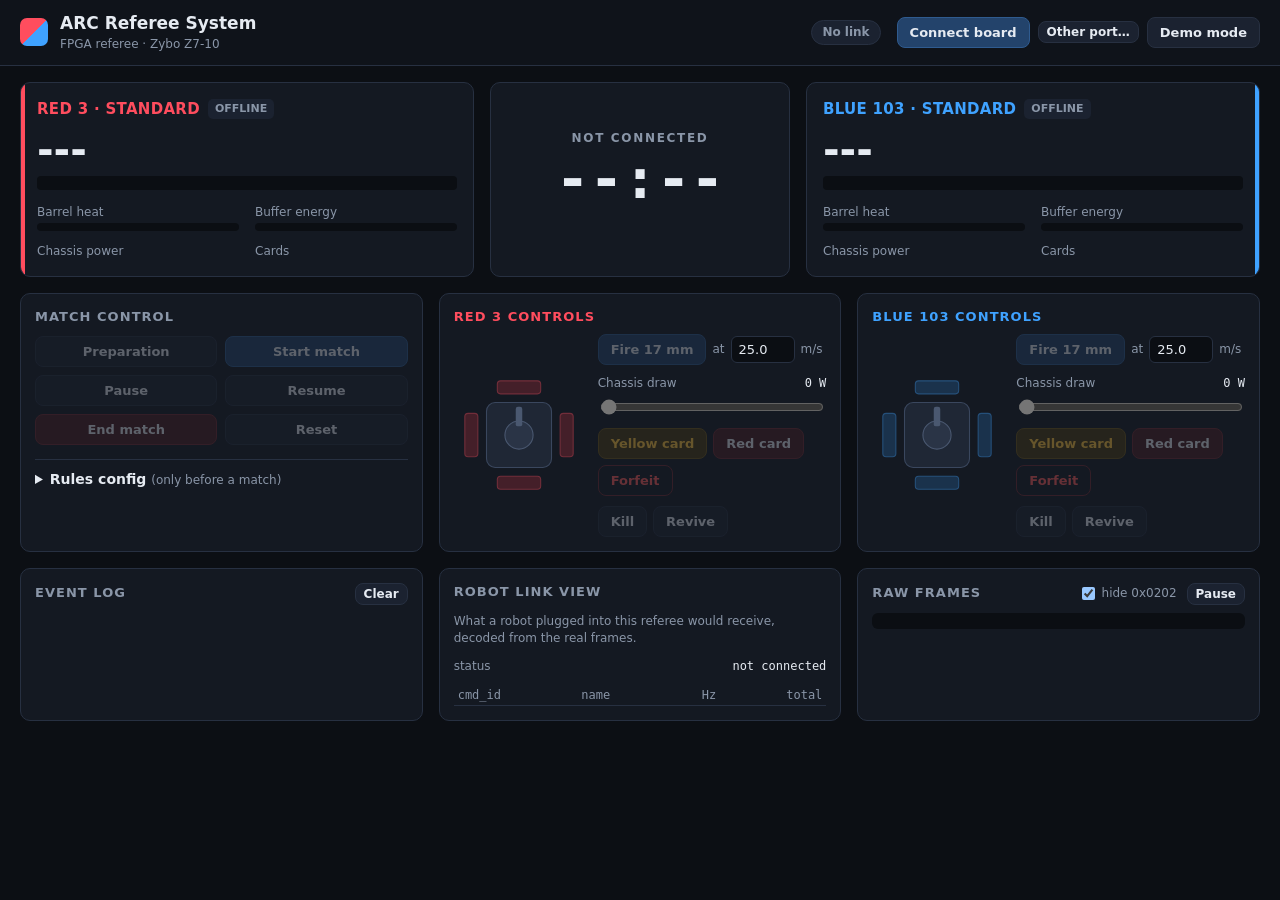
==== commit 7858fb0a: "Make the console work on Windows and macOS without a web server Adds web/arc-ref-console.html, a gen" ====
--- a/web/arc-ref-console.html
+++ b/web/arc-ref-console.html
@@ -132,16 +132,6 @@
 .gauge .bar { grid-column: 1 / -1; }
 .g-label { color: var(--muted); font-size: 12px; }
 .g-value { font: 12px var(--mono); text-align: right; }
-.chips { display: flex; gap: 6px; flex-wrap: wrap; margin-top: 12px; }
-.chip { font: 600 11px var(--sans); padding: 2px 8px; border-radius: 999px; background: var(--panel-2); color: var(--muted); border: 1px solid var(--line); }
-.chip.on { color: var(--ok); }
-.chip.bad { color: var(--danger); border-color: color-mix(in srgb, var(--danger) 45%, transparent); background: #2a1216; }
-.chip.warn { color: var(--warn); border-color: color-mix(in srgb, var(--warn) 45%, transparent); }
-.hit-kind { border: 0; padding: 0; margin: 0; display: flex; flex-wrap: wrap; gap: 2px 14px; }
-.hit-kind legend { font-size: 12px; color: var(--muted); padding: 0; margin-bottom: 4px; }
-.hit-kind label { gap: 5px; color: var(--text); }
-.inline input[type="radio"], input[type="radio"] { width: auto; padding: 0; margin: 0; accent-color: var(--c, var(--blue)); }
-.result-why { color: var(--muted); font-size: 12px; margin-top: 2px; }
 .cards .card { display: inline-block; width: 10px; height: 14px; border-radius: 2px; margin-left: 3px; vertical-align: middle; }
 .cards .card.yellow { background: var(--warn); }
 .cards .card.red { background: var(--danger); }
@@ -170,8 +160,7 @@
 .config summary { cursor: pointer; font-weight: 600; }
 .config form { display: grid; grid-template-columns: 1fr 1fr; gap: 8px 10px; margin-top: 10px; }
 .config label { display: grid; gap: 3px; font-size: 12px; color: var(--muted); }
-.config button, .config .wide { grid-column: 1 / -1; }
-.btn-grid .wide { grid-column: 1 / -1; }
+.config button { grid-column: 1 / -1; }
 input, select {
   font: 13px var(--sans); color: var(--text); background: #0b0e13;
   border: 1px solid var(--line); border-radius: 6px; padding: 5px 7px; min-width: 0;
@@ -214,9 +203,7 @@
 .event-log .hpv { color: var(--muted); }
 .event-log .k-yellow { color: var(--warn); }
 .event-log .k-red, .event-log .k-forfeit, .event-log .k-kill { color: var(--danger); }
-.event-log .k-revive, .event-log .k-reconnect, .event-log .k-unlocked { color: var(--ok); }
-.event-log .k-locked, .event-log .k-chassis-cut, .event-log .k-yellow-both, .event-log .k-disconnect { color: var(--warn); }
-.event-log .k-offline-hp, .event-log .k-defeated { color: var(--danger); }
+.event-log .k-revive { color: var(--ok); }
 
 .fields { display: grid; grid-template-columns: auto 1fr; gap: 2px 12px; margin: 10px 0; font-size: 12px; }
 .fields dt { color: var(--muted); }
@@ -290,7 +277,6 @@
         <div id="clockTime" class="time">--:--</div>
         <div id="clockSub" class="clock-sub">&nbsp;</div>
         <div id="resultBanner" class="result" hidden></div>
-        <div id="resultWhy" class="result-why" hidden></div>
       </div>
       <div class="team" data-team="1"></div>
     </section>
@@ -299,25 +285,22 @@
       <div class="panel match">
         <h2>Match control</h2>
         <div class="btn-grid">
-          <button class="btn primary" data-game="1" title="Starts the setup period countdown, then init, countdown and battle">Start setup period</button>
-          <button class="btn" data-game="2" title="Skip the setup period and go straight to the 15 s referee init">Skip to init</button>
-          <button class="btn" data-game="3" title="Official or team timeout">Pause / timeout</button>
+          <button class="btn" data-game="1">Preparation</button>
+          <button class="btn primary" data-game="2">Start match</button>
+          <button class="btn" data-game="3">Pause</button>
           <button class="btn" data-game="4">Resume</button>
-          <button class="btn danger" data-game="5">End round</button>
+          <button class="btn danger" data-game="5">End match</button>
           <button class="btn" data-game="6">Reset</button>
-          <button id="btnBothYellow" class="btn warn wide" title="Both teams yellow: every robot loses 5 % max HP">Both teams yellow card</button>
         </div>
 
         <details id="configPanel" class="config">
           <summary>Rules config <span class="hint">(only before a match)</span></summary>
           <form id="configForm">
-            <label class="wide">Preset
-              <select name="preset" id="presetSelect"></select>
-            </label>
             <label>Game type
               <select name="gameType">
-                <option value="5">1v1 (RMUL 1v1)</option>
-                <option value="4">3v3 (RMUL 3v3)</option>
+                <option value="5">RMUL 1v1</option>
+                <option value="4">RMUL 3v3</option>
+                <option value="1">RMUC</option>
               </select>
             </label>
             <label>Link robot
@@ -326,15 +309,12 @@
                 <option value="1">Blue 103</option>
               </select>
             </label>
-            <label>Setup period (s) <input name="setupTime" type="number" min="0" max="900" value="120"></label>
-            <label>Battle (s) <input name="combatTime" type="number" min="5" max="900" value="120"></label>
+            <label>Combat time (s) <input name="combatTime" type="number" min="5" max="900" value="180"></label>
             <label>Max HP <input name="maxHp" type="number" min="1" max="5000" value="200"></label>
-            <label>17 mm damage <input name="hitDmg" type="number" min="0" max="1000" value="20"></label>
-            <label>Barrel heat limit <input name="heatLimit" type="number" min="1" max="2000" value="80"></label>
-            <label>Cooling / s <input name="cooling" type="number" min="0" max="2000" value="12"></label>
-            <label>Chassis power limit (W) <input name="powerLimit" type="number" min="1" max="500" value="120"></label>
-            <label>Speed limit (m/s) <input name="speedLimit" type="number" min="1" max="60" value="25"></label>
-            <label>Projectiles <input name="allowance" type="number" min="0" max="5000" value="200"></label>
+            <label>Heat limit <input name="heatLimit" type="number" min="1" max="2000" value="100"></label>
+            <label>Cooling / s <input name="cooling" type="number" min="0" max="2000" value="20"></label>
+            <label>Chassis power limit (W) <input name="powerLimit" type="number" min="1" max="500" value="60"></label>
+            <label>Damage per hit <input name="hitDmg" type="number" min="0" max="1000" value="10"></label>
             <button class="btn primary" type="submit">Apply to board</button>
           </form>
         </details>
@@ -401,18 +381,9 @@
         <span class="g-value power-value"></span>
       </div>
       <div class="gauge">
-        <span class="g-label">Projectiles left</span>
-        <span class="g-value ammo-value"></span>
-      </div>
-      <div class="gauge">
         <span class="g-label">Cards</span>
         <span class="g-value cards"></span>
       </div>
-    </div>
-    <div class="chips">
-      <span class="chip chip-shooter"></span>
-      <span class="chip chip-chassis"></span>
-      <span class="chip chip-gimbal"></span>
     </div>
   </template>
 
@@ -431,14 +402,8 @@
       <div class="robot-actions">
         <div class="row">
           <button class="btn primary act-shoot">Fire 17 mm</button>
-          <label class="inline">at <input class="shoot-speed" type="number" step="0.1" min="0" max="60" value="24.0"> m/s</label>
+          <label class="inline">at <input class="shoot-speed" type="number" step="0.1" min="0" max="40" value="25.0"> m/s</label>
         </div>
-        <fieldset class="row hit-kind">
-          <legend>Armor click registers</legend>
-          <label class="inline"><input type="radio" value="0" checked> 17 mm</label>
-          <label class="inline"><input type="radio" value="2"> 42 mm</label>
-          <label class="inline"><input type="radio" value="1"> collision</label>
-        </fieldset>
         <label class="slider">Chassis draw <output class="power-out">0 W</output>
           <input class="power-in" type="range" min="0" max="200" value="0">
         </label>
@@ -450,7 +415,6 @@
         <div class="row">
           <button class="btn act-kill">Kill</button>
           <button class="btn act-revive">Revive</button>
-          <button class="btn act-disconnect" title="Abnormal disconnection: outputs off, -5 % max HP per second">Disconnect</button>
         </div>
       </div>
     </div>
@@ -461,7 +425,6 @@
 'use strict';
 // ---- protocol.js
 // ARC referee link protocol (docs/protocol.md). Mirrors tools/arcref.py.
-// Real frames follow the RoboMaster 2026 University Series protocol (ARCC 2026).
 //
 // Frame: SOF 0xA5 | data_length u16 | seq u8 | CRC8 | cmd_id u16 | data | CRC16
 // All multi-byte fields are little-endian.
@@ -493,49 +456,27 @@
 const CMD_NAMES = {
   0x0001: 'game_status',
   0x0002: 'game_result',
-  0x0003: 'ally_robot_HP',
+  0x0003: 'game_robot_HP',
   0x0104: 'referee_warning',
   0x0201: 'robot_status',
-  0x0202: 'buffer_heat_data',
+  0x0202: 'power_heat_data',
   0x0206: 'hurt_data',
   0x0207: 'shoot_data',
   0xf101: 'server_state',
   0xf102: 'server_event',
 };
 
-const STAGES = ['Not started', 'Setup period', 'Referee init', 'Countdown', 'Battle', 'Settlement'];
+const STAGES = ['Not started', 'Preparation', 'Self-check', 'Countdown', 'Combat', 'Settlement'];
 const GAME_TYPES = { 1: 'RMUC', 2: 'RMUT', 3: 'RMUA', 4: 'RMUL 3v3', 5: 'RMUL 1v1' };
 const EVENT_KINDS = {
-  1: 'hit', 2: 'shot', 3: 'locked', 4: 'chassis-cut', 5: 'yellow', 6: 'red', 7: 'forfeit',
-  8: 'kill', 9: 'revive', 10: 'disconnect', 11: 'reconnect', 12: 'offline-hp', 13: 'unlocked',
-  14: 'yellow-both',
+  1: 'hit', 2: 'shot', 3: 'overheat', 4: 'overpower', 5: 'yellow',
+  6: 'red', 7: 'forfeit', 8: 'kill', 9: 'revive',
 };
-const LOCKS = {
-  1: 'barrel heat over limit', 2: 'barrel heat over limit + 100 (rest of round)',
-  3: 'over speed (15 s)', 4: 'over speed (20 s)', 5: 'over speed (rest of round)', 6: 'out of projectiles',
+const HURT_REASONS = {
+  0: 'armor hit', 1: 'module offline', 2: 'over speed', 3: 'barrel heat', 4: 'chassis power', 5: 'collision',
 };
-const WIN_REASONS = {
-  0: '', 1: 'opponent defeated', 2: 'more remaining HP', 3: 'opponent took first damage',
-  4: 'more shots fired', 5: 'fired first', 6: 'tie: lighter robot wins (referee decides)', 7: 'forfeit',
-};
-const HURT_REASONS = { 0: 'armor hit', 1: 'module offline', 5: 'collision' };
-const GAME = { SETUP: 1, START: 2, PAUSE: 3, RESUME: 4, END: 5, RESET: 6 };
-const PENALTY = { BOTH_YELLOW: 1, YELLOW: 2, RED: 3, FORFEIT: 4 };
-const LIFE = { KILL: 0, REVIVE: 1, DISCONNECT: 2, RECONNECT: 3 };
-const HIT_KIND = { MM17: 0, COLLISION: 1, MM42: 2 };
-
-// Robot stat presets from the ARCC 2026 Events Manual. The referee core
-// always plays the 1v1 winning rules; 3v3 presets only change the numbers.
-const PRESETS = {
-  '1v1': { label: '1v1 Infantry (ARCC 2026)', gameType: 5, combatTime: 120, setupTime: 120,
-    maxHp: 200, heatLimit: 80, cooling: 12, powerLimit: 120, hitDmg: 20, speedLimit: 25, allowance: 200 },
-  infHp: { label: '3v3 Infantry: HP + Cooldown priority', gameType: 4, combatTime: 300, setupTime: 180,
-    maxHp: 350, heatLimit: 88, cooling: 24, powerLimit: 75, hitDmg: 20, speedLimit: 25, allowance: 500 },
-  infPower: { label: '3v3 Infantry: Power + Burst priority', gameType: 4, combatTime: 300, setupTime: 180,
-    maxHp: 300, heatLimit: 230, cooling: 14, powerLimit: 90, hitDmg: 20, speedLimit: 25, allowance: 500 },
-  sentry: { label: '3v3 Sentry', gameType: 4, combatTime: 300, setupTime: 180,
-    maxHp: 400, heatLimit: 260, cooling: 30, powerLimit: 100, hitDmg: 20, speedLimit: 25, allowance: 750 },
-};
+const GAME = { PREP: 1, START: 2, PAUSE: 3, RESUME: 4, END: 5, RESET: 6 };
+const PENALTY = { YELLOW: 2, RED: 3, FORFEIT: 4 };
 const ROBOT_IDS = [3, 103];
 
 const CRC8_TABLE = new Uint8Array(256);
@@ -632,7 +573,7 @@
 
 // ----------------------------------------------------------------- payloads
 function robotBlock(v, o) {
-  const f = v.getUint8(o + 19);
+  const flags = v.getUint8(o + 15);
   return {
     hp: v.getUint16(o, true),
     maxHp: v.getUint16(o + 2, true),
@@ -641,19 +582,9 @@
     buffer: v.getUint16(o + 8, true),
     power: v.getUint16(o + 10, true),
     powerLimit: v.getUint16(o + 12, true),
-    allowance: v.getUint16(o + 14, true),
-    shots: v.getUint16(o + 16, true),
-    yellow: v.getUint8(o + 18),
-    alive: !!(f & 1),
-    redCard: !!(f & 2),
-    shooterOn: !!(f & 4),
-    chassisOn: !!(f & 8),
-    gimbalOn: !!(f & 16),
-    disconnected: !!(f & 32),
-    heatLocked: !!(f & 64),
-    speedLocked: !!(f & 128),
-    speedLockS: v.getUint8(o + 20),
-    chassisCutDs: v.getUint8(o + 21),
+    yellow: v.getUint8(o + 14),
+    alive: !!(flags & 1),
+    redCard: !!(flags & 2),
   };
 }
 
@@ -672,8 +603,8 @@
         return { winner: data[0] };
       case CMD.ROBOT_HP: {
         const hp = [];
-        for (let i = 0; i < 8; i++) hp.push(v.getUint16(i * 2, true));
-        return { ally3: hp[2], all: hp };
+        for (let i = 0; i < 16; i++) hp.push(v.getUint16(i * 2, true));
+        return { red3: hp[2], blue3: hp[10], all: hp };
       }
       case CMD.REFEREE_WARNING:
         return { level: data[0], offender: data[1], count: data[2] };
@@ -691,31 +622,33 @@
           shooterOn: !!(data[12] & 4),
         };
       case CMD.POWER_HEAT:
-        return { buffer: v.getUint16(8, true), heat17: v.getUint16(10, true), heat42: v.getUint16(12, true) };
+        return {
+          voltage: v.getUint16(0, true),
+          current: v.getUint16(2, true),
+          power: v.getFloat32(4, true),
+          buffer: v.getUint16(8, true),
+          heat17_1: v.getUint16(10, true),
+          heat17_2: v.getUint16(12, true),
+          heat42: v.getUint16(14, true),
+        };
       case CMD.HURT:
         return { armor: data[0] & 0xf, reason: data[0] >> 4 };
       case CMD.SHOOT:
         return { bulletType: data[0], shooter: data[1], freq: data[2], speed: v.getFloat32(3, true) };
       case CMD.SERVER_STATE:
-        if (data.length < 66) return null;
         return {
           stage: data[0],
           paused: !!(data[1] & 1),
-          firstDmg: (data[1] >> 1) & 3,
-          firstShot: (data[1] >> 3) & 3,
           remain: v.getUint16(2, true),
           winner: data[4],
-          winReason: data[5],
-          link: data[6],
-          gameType: data[7],
-          robots: [robotBlock(v, 8), robotBlock(v, 30)],
-          rxOk: v.getUint16(52, true),
-          rxErr: v.getUint16(54, true),
-          combatTime: v.getUint16(56, true),
-          cooling: v.getUint16(58, true),
-          hitDmg: v.getUint16(60, true),
-          setupTime: v.getUint16(62, true),
-          speedLimit: v.getUint16(64, true),
+          link: data[5],
+          gameType: data[6],
+          robots: [robotBlock(v, 7), robotBlock(v, 23)],
+          rxOk: v.getUint16(39, true),
+          rxErr: v.getUint16(41, true),
+          combatTime: v.getUint16(43, true),
+          cooling: v.getUint16(45, true),
+          hitDmg: v.getUint16(47, true),
         };
       case CMD.EVENT:
         return { robot: data[0], kind: data[1], detail: data[2], hp: v.getUint16(3, true) };
@@ -736,22 +669,24 @@
 
 const commands = {
   game: (action) => [CMD.C_GAME, Uint8Array.of(action)],
-  config: (c) => [CMD.C_CONFIG, bytes(20, (v) => {
+  config: (c) => [CMD.C_CONFIG, bytes(14, (v) => {
     v.setUint8(0, c.gameType);
     v.setUint8(1, c.link);
-    [c.combatTime, c.maxHp, c.heatLimit, c.cooling, c.powerLimit, c.hitDmg,
-      c.setupTime, c.speedLimit, c.allowance].forEach((x, i) => v.setUint16(2 + 2 * i, x, true));
+    v.setUint16(2, c.combatTime, true);
+    v.setUint16(4, c.maxHp, true);
+    v.setUint16(6, c.heatLimit, true);
+    v.setUint16(8, c.cooling, true);
+    v.setUint16(10, c.powerLimit, true);
+    v.setUint16(12, c.hitDmg, true);
   })],
-  hit: (robot, armor, kind = HIT_KIND.MM17) => [CMD.C_HIT, Uint8Array.of(robot, armor, kind)],
-  // speed goes twice: as f32 for 0x0207, and in 0.1 m/s for the fabric's limit check
-  shoot: (robot, freq, speed) => [CMD.C_SHOOT, bytes(8, (v) => {
+  hit: (robot, armor) => [CMD.C_HIT, Uint8Array.of(robot, armor)],
+  shoot: (robot, freq, speed) => [CMD.C_SHOOT, bytes(6, (v) => {
     v.setUint8(0, robot);
     v.setUint8(1, freq);
     v.setFloat32(2, speed, true);
-    v.setUint16(6, Math.round(speed * 10), true);
   })],
   penalty: (robot, level) => [CMD.C_PENALTY, Uint8Array.of(robot, level)],
-  life: (robot, action) => [CMD.C_LIFE, Uint8Array.of(robot, action)],
+  life: (robot, revive) => [CMD.C_LIFE, Uint8Array.of(robot, revive ? 1 : 0)],
   power: (robot, watts) => [CMD.C_POWER, bytes(3, (v) => {
     v.setUint8(0, robot);
     v.setUint16(1, watts, true);
@@ -840,37 +775,27 @@
 // Demo-mode transport: a JavaScript copy of the fabric (arc_rx_parser +
 // arc_ref_core + arc_frame_gen) that speaks the same byte stream as the
 // Zybo, so the console can be developed and tested without hardware.
-// Keep the rules in step with hw/rtl/arc_ref_core.v; web/test checks that a
-// replay of the RTL testbench ends the same way.
+// Keep the rules in step with hw/rtl/arc_ref_core.v.
 
 
 const ST = { IDLE: 0, PREP: 1, CHECK: 2, COUNT: 3, COMBAT: 4, RESULT: 5 };
-const EV = {
-  HIT: 1, SHOT: 2, LOCK: 3, CHASSIS: 4, YELLOW: 5, RED: 6, FORFEIT: 7, KILL: 8,
-  REVIVE: 9, DISCONNECT: 10, RECONNECT: 11, OFFLINE_HP: 12, UNLOCK: 13, YELLOW_BOTH: 14,
-};
-const LK = { HEAT: 1, HEAT_ROUND: 2, SPEED15: 3, SPEED20: 4, SPEED_ROUND: 5, AMMO: 6 };
-const WR = { NONE: 0, DEFEAT: 1, HP: 2, FIRST_DMG: 3, SHOTS: 4, FIRST_SHOT: 5, TIE: 6, FORFEIT: 7 };
+const EV = { HIT: 1, SHOT: 2, OVERHEAT: 3, OVERPOWER: 4, YELLOW: 5, RED: 6, FORFEIT: 7, KILL: 8, REVIVE: 9 };
 const BUFFER_FULL_X10 = 600;
-const LOCK_ROUND = 0xffff;
-const YELLOW_WINDOW = 300;
-const CHASSIS_CUT = 50;
 const div10 = (x) => Math.floor(x / 10);
-const pctOf = (x, p) => Math.floor((x * p + 50) / 100);
-const robotId = (r) => (r ? 103 : 3);
+const u16 = (x) => Math.max(0, Math.min(0xffff, x));
 
 class SimLink {
   constructor() {
     this.onData = () => {};
     this.onClose = () => {};
     this.label = 'Demo (emulated board)';
-    this.rx = new FrameDecoder(24);
+    this.rx = new FrameDecoder(16);
   }
 
   async open() {
     this.reset();
     this.timer = setInterval(() => this.tick20(), 20);
-    this.onData(new TextEncoder().encode('\r\nARC ref bridge ready (demo)\r\n'));
+    this.emitText('\r\nARC ref bridge ready (demo)\r\n');
   }
 
   async close() {
@@ -879,6 +804,7 @@
   }
 
   async write(bytes) {
+    // Byte-level parse, same as the fabric parser (max 16-byte payload).
     const before = this.rx.bad;
     for (const f of this.rx.push(bytes)) {
       this.rxOk++;
@@ -888,34 +814,31 @@
   }
 
   reset() {
-    this.cfg = {
-      combatTime: 120, maxHp: 200, heatLimit: 80, cooling: 12, powerLimit: 120,
-      hitDmg: 20, setupTime: 120, speedLimit: 25, allowance: 200,
-    };
-    Object.assign(this, {
-      stage: ST.IDLE, paused: false, remain: 0, gameType: 5, link: 0, unix: 0,
-      sub: 0, t5: 0, t10: 0, c50: 0, c5: 0, c17: 0, seq: 0, rxOk: 0, rxErr: 0,
-      warnL: [0, 0, 0],
-    });
-    this.robots = [0, 1].map(() => ({ power: 0 }));
-    this.resetRobots();
-  }
-
-  resetRobots() {
-    for (const rb of this.robots) {
-      Object.assign(rb, {
-        hp: this.cfg.maxHp, heat10: 0, buf10: BUFFER_FULL_X10, ammo: this.cfg.allowance, shots: 0,
-        yellow: 0, yelPct: 0, yelWin: 0, red: false, heatLk: 0, spdLk: 0, chOff: 0, disc: false, discT: 0,
-      });
-    }
-    this.bothYellow = 0;
-    this.firstDmg = 0;
-    this.firstShot = 0;
+    this.cfg = { combatTime: 180, maxHp: 200, heatLimit: 100, cooling: 20, powerLimit: 60, hitDmg: 10 };
+    this.stage = ST.IDLE;
+    this.paused = false;
+    this.remain = 0;
     this.winner = 0;
-    this.winReason = WR.NONE;
+    this.gameType = 5;
+    this.link = 0;
+    this.unix = 0;
+    this.sub = 0;
+    this.t5 = 0;
+    this.t10 = 0;
+    this.c50 = 0;
+    this.c5 = 0;
+    this.c17 = 0;
+    this.seq = 0;
+    this.rxOk = 0;
+    this.rxErr = 0;
+    this.robots = [0, 1].map(() => ({ hp: 200, heat10: 0, buf10: BUFFER_FULL_X10, power: 0, yellow: 0, red: false }));
   }
 
   // ------------------------------------------------------------- outputs
+  emitText(s) {
+    this.onData(new TextEncoder().encode(s));
+  }
+
   send(cmd, payload) {
     this.onData(encode(cmd, payload, this.seq));
     this.seq = (this.seq + 1) & 0xff;
@@ -940,76 +863,72 @@
     this.send(CMD.GAME_STATUS, p);
   }
 
-  sendWarn() {
-    this.send(CMD.REFEREE_WARNING, Uint8Array.from(this.warnL));
+  sendResult() {
+    this.send(CMD.GAME_RESULT, Uint8Array.of(this.winner));
   }
 
   sendHp() {
-    const p = new Uint8Array(16);
-    new DataView(p.buffer).setUint16(4, this.robots[this.link].hp, true);
+    const p = new Uint8Array(32);
+    const v = new DataView(p.buffer);
+    v.setUint16(4, this.robots[0].hp, true);
+    v.setUint16(20, this.robots[1].hp, true);
     this.send(CMD.ROBOT_HP, p);
   }
 
-  flags(r) {
-    const rb = this.robots[r];
-    const alive = rb.hp > 0;
-    const gimbal = alive && !rb.disc;
-    const chassis = gimbal && rb.chOff === 0;
-    const shooter = gimbal && rb.heatLk === 0 && rb.spdLk === 0 && rb.ammo > 0;
-    return (alive ? 1 : 0) | (rb.red ? 2 : 0) | (shooter ? 4 : 0) | (chassis ? 8 : 0) | (gimbal ? 16 : 0)
-      | (rb.disc ? 32 : 0) | (rb.heatLk ? 64 : 0) | (rb.spdLk ? 128 : 0);
-  }
-
-  shooterOn(r) {
-    return !!(this.flags(r) & 4);
-  }
-
   sendRobotStatus() {
-    const r = this.link;
-    const f = this.flags(r);
+    const r = this.robots[this.link];
     const p = new Uint8Array(13);
     const v = new DataView(p.buffer);
-    v.setUint8(0, robotId(r));
+    const alive = r.hp > 0 ? 1 : 0;
+    v.setUint8(0, this.link ? 103 : 3);
     v.setUint8(1, 1);
-    v.setUint16(2, this.robots[r].hp, true);
+    v.setUint16(2, r.hp, true);
     v.setUint16(4, this.cfg.maxHp, true);
     v.setUint16(6, this.cfg.cooling, true);
     v.setUint16(8, this.cfg.heatLimit, true);
     v.setUint16(10, this.cfg.powerLimit, true);
-    v.setUint8(12, ((f >> 4) & 1) | (((f >> 3) & 1) << 1) | (((f >> 2) & 1) << 2));
+    v.setUint8(12, 1 | (alive << 1) | (alive << 2));
     this.send(CMD.ROBOT_STATUS, p);
   }
 
   sendPowerHeat() {
-    const rb = this.robots[this.link];
-    const p = new Uint8Array(14);
+    const r = this.robots[this.link];
+    const p = new Uint8Array(16);
     const v = new DataView(p.buffer);
-    v.setUint16(8, div10(rb.buf10), true);
-    v.setUint16(10, div10(rb.heat10), true);
+    v.setUint16(0, 24000, true);
+    v.setUint16(2, Math.floor((r.power * 42667) / 1024) & 0xffff, true);
+    v.setFloat32(4, r.power, true);
+    v.setUint16(8, div10(r.buf10), true);
+    v.setUint16(10, div10(r.heat10), true);
     this.send(CMD.POWER_HEAT, p);
   }
 
   sendServer() {
-    const p = new Uint8Array(66);
+    const p = new Uint8Array(49);
     const v = new DataView(p.buffer);
     v.setUint8(0, this.stage);
-    v.setUint8(1, (this.paused ? 1 : 0) | (this.firstDmg << 1) | (this.firstShot << 3));
+    v.setUint8(1, this.paused ? 1 : 0);
     v.setUint16(2, this.remain, true);
     v.setUint8(4, this.winner);
-    v.setUint8(5, this.winReason);
-    v.setUint8(6, this.link);
-    v.setUint8(7, this.gameType);
-    this.robots.forEach((rb, i) => {
-      const o = 8 + 22 * i;
-      [rb.hp, this.cfg.maxHp, div10(rb.heat10), this.cfg.heatLimit, div10(rb.buf10), rb.power,
-        this.cfg.powerLimit, rb.ammo, rb.shots].forEach((x, k) => v.setUint16(o + 2 * k, x, true));
-      v.setUint8(o + 18, rb.yellow);
-      v.setUint8(o + 19, this.flags(i));
-      v.setUint8(o + 20, rb.spdLk === LOCK_ROUND ? 255 : Math.min(254, div10(rb.spdLk + 9)));
-      v.setUint8(o + 21, rb.chOff);
+    v.setUint8(5, this.link);
+    v.setUint8(6, this.gameType);
+    this.robots.forEach((r, i) => {
+      const o = 7 + 16 * i;
+      v.setUint16(o, r.hp, true);
+      v.setUint16(o + 2, this.cfg.maxHp, true);
+      v.setUint16(o + 4, div10(r.heat10), true);
+      v.setUint16(o + 6, this.cfg.heatLimit, true);
+      v.setUint16(o + 8, div10(r.buf10), true);
+      v.setUint16(o + 10, r.power, true);
+      v.setUint16(o + 12, this.cfg.powerLimit, true);
+      v.setUint8(o + 14, r.yellow);
+      v.setUint8(o + 15, (r.hp > 0 ? 1 : 0) | (r.red ? 2 : 0));
     });
-    [this.rxOk, this.rxErr, this.cfg.combatTime, this.cfg.cooling, this.cfg.hitDmg,
-      this.cfg.setupTime, this.cfg.speedLimit].forEach((x, k) => v.setUint16(52 + 2 * k, x & 0xffff, true));
+    v.setUint16(39, this.rxOk, true);
+    v.setUint16(41, this.rxErr, true);
+    v.setUint16(43, this.cfg.combatTime, true);
+    v.setUint16(45, this.cfg.cooling, true);
+    v.setUint16(47, this.cfg.hitDmg, true);
     this.send(CMD.SERVER_STATE, p);
   }
 
@@ -1018,68 +937,43 @@
     return this.stage === ST.COMBAT && !this.paused;
   }
 
-  finish(w, why) {
-    Object.assign(this, { stage: ST.RESULT, remain: 0, paused: false, winner: w, winReason: why });
-    this.send(CMD.GAME_RESULT, Uint8Array.of(w));
+  damage(r, dmg, kind, detail, reason, armor) {
+    const rb = this.robots[r];
+    rb.hp = rb.hp > dmg ? rb.hp - dmg : 0;
+    this.event(r, kind, detail, rb.hp);
+    if (r === this.link) this.send(CMD.HURT, Uint8Array.of((reason << 4) | (armor & 0xf)));
+  }
+
+  warn(r, level, count) {
+    if (r === this.link) this.send(CMD.REFEREE_WARNING, Uint8Array.of(level, r ? 103 : 3, count & 0xff));
+  }
+
+  resetRobots() {
+    for (const rb of this.robots) {
+      rb.hp = this.cfg.maxHp;
+      rb.heat10 = 0;
+      rb.buf10 = BUFFER_FULL_X10;
+      rb.yellow = 0;
+      rb.red = false;
+    }
+  }
+
+  finish(w) {
+    this.stage = ST.RESULT;
+    this.remain = 0;
+    this.paused = false;
+    this.winner = w;
+    this.sendResult();
     this.sendStatus();
   }
 
-  setHp(r, nh) {
-    const wasCombat = this.stage === ST.COMBAT;
-    if (this.inCombat && this.firstDmg === 0) this.firstDmg = r ? 2 : 1;
-    this.robots[r].hp = nh;
-    if (wasCombat && nh === 0) this.finish(r ? 1 : 2, WR.DEFEAT);
-  }
-
-  warn(r, level, id, count) {
-    if (r === this.link) {
-      this.warnL = [level, id, count & 0xff];
-      this.sendWarn();
-    }
-  }
-
-  judge() {
+  hpWinner() {
     const [a, b] = this.robots;
-    if (a.hp !== b.hp) return [a.hp > b.hp ? 1 : 2, WR.HP];
-    if (a.hp !== this.cfg.maxHp && this.firstDmg) return [this.firstDmg === 1 ? 2 : 1, WR.FIRST_DMG];
-    if (a.shots !== b.shots) return [a.shots > b.shots ? 1 : 2, WR.SHOTS];
-    if (this.firstShot) return [this.firstShot, WR.FIRST_SHOT];
-    return [0, WR.TIE];
-  }
-
-  hit(r, armor, kind) {
-    const rb = this.robots[r];
-    if (!(this.inCombat && rb.hp > 0 && !rb.disc)) return;
-    const dmg = kind === 1 ? 2 : kind === 2 ? 200 : this.cfg.hitDmg;
-    const nh = rb.hp > dmg ? rb.hp - dmg : 0;
-    const detail = (kind === 1 ? 0x40 : 0) | (kind === 2 ? 0x20 : 0) | (armor & 0xf);
-    if (r === this.link) this.send(CMD.HURT, Uint8Array.of(((kind === 1 ? 5 : 0) << 4) | (armor & 0xf)));
-    this.event(r, EV.HIT, detail, nh);
-    this.setHp(r, nh);
-  }
-
-  penaltyHp(h, ded) {
-    return h === 0 ? 0 : h <= ded ? 1 : h - ded;
-  }
-
-  yellowCard(r) {
-    const rb = this.robots[r];
-    const cnt = (rb.yellow + 1) & 0xff;
-    const pct = Math.min(200, rb.yelWin ? rb.yelPct * 2 : 15);
-    rb.yellow = cnt;
-    rb.yelPct = pct;
-    rb.yelWin = YELLOW_WINDOW;
-    this.warn(r, 2, robotId(r), cnt);
-    if (cnt >= 3) {
-      rb.red = true;
-      this.event(r, EV.YELLOW, cnt, 0);
-      this.event(r, EV.RED, 1, 0);
-      this.setHp(r, 0);
-    } else {
-      const nh = this.penaltyHp(rb.hp, pctOf(this.cfg.maxHp, pct));
-      this.event(r, EV.YELLOW, cnt, nh);
-      if (nh !== rb.hp) this.setHp(r, nh);
-    }
+    return a.hp > b.hp ? 1 : b.hp > a.hp ? 2 : 0;
+  }
+
+  hit(r, detail) {
+    if (this.inCombat && this.robots[r].hp > 0) this.damage(r, this.cfg.hitDmg, EV.HIT, detail, 0, detail & 0xf);
   }
 
   runCmd(cmd, d) {
@@ -1091,67 +985,57 @@
       case CMD.C_GAME:
         switch (d[0]) {
           case 1:
-            if (this.stage === ST.IDLE) {
-              Object.assign(this, { stage: ST.PREP, remain: this.cfg.setupTime, sub: 0, paused: false });
-              this.sendStatus();
-            }
+            if (this.stage === ST.IDLE) { this.stage = ST.PREP; this.sendStatus(); }
             break;
           case 2:
             if (this.stage === ST.IDLE || this.stage === ST.PREP) {
-              Object.assign(this, { stage: ST.CHECK, remain: 15, sub: 0, paused: false });
+              this.stage = ST.CHECK; this.remain = 15; this.sub = 0;
+              this.paused = false; this.winner = 0;
               this.resetRobots();
               this.sendStatus();
             }
             break;
           case 3:
-            if (this.stage >= ST.PREP && this.stage <= ST.COMBAT && !this.paused) { this.paused = true; this.sendStatus(); }
+            if (this.stage >= ST.CHECK && this.stage <= ST.COMBAT) { this.paused = true; this.sendStatus(); }
             break;
           case 4:
             if (this.paused) { this.paused = false; this.sendStatus(); }
             break;
           case 5:
-            if (this.stage >= ST.PREP && this.stage <= ST.COMBAT) this.finish(...this.judge());
+            if (this.stage >= ST.PREP && this.stage <= ST.COMBAT) this.finish(this.hpWinner());
             break;
           case 6:
-            Object.assign(this, { stage: ST.IDLE, remain: 0, paused: false, warnL: [0, 0, 0] });
+            this.stage = ST.IDLE; this.remain = 0; this.paused = false; this.winner = 0;
             this.resetRobots();
             for (const x of this.robots) x.power = 0;
-            this.sendWarn();
             this.sendStatus();
             break;
           default:
         }
         break;
       case CMD.C_CONFIG:
-        if (this.stage === ST.IDLE && d.length >= 20) {
+        if (this.stage === ST.IDLE && d.length >= 14) {
           this.gameType = d[0] & 0xf;
           this.link = d[1] & 1;
-          const k = ['combatTime', 'maxHp', 'heatLimit', 'cooling', 'powerLimit', 'hitDmg', 'setupTime', 'speedLimit', 'allowance'];
-          k.forEach((name, i) => { this.cfg[name] = v.getUint16(2 + 2 * i, true); });
-          for (const x of this.robots) { x.hp = this.cfg.maxHp; x.ammo = this.cfg.allowance; }
+          this.cfg = {
+            combatTime: v.getUint16(2, true),
+            maxHp: v.getUint16(4, true),
+            heatLimit: v.getUint16(6, true),
+            cooling: v.getUint16(8, true),
+            powerLimit: v.getUint16(10, true),
+            hitDmg: v.getUint16(12, true),
+          };
+          for (const x of this.robots) x.hp = this.cfg.maxHp;
           this.sendStatus();
         }
         break;
       case CMD.C_HIT:
-        this.hit(r, a & 0xf, d.length >= 3 ? d[2] & 3 : 0);
+        this.hit(r, a & 3);
         break;
       case CMD.C_SHOOT:
-        if (this.inCombat && this.shooterOn(r)) {
-          rb.heat10 = Math.min(0xffff, rb.heat10 + 100);
-          rb.ammo--;
-          rb.shots++;
-          if (!this.firstShot) this.firstShot = r ? 2 : 1;
+        if (this.inCombat && rb.hp > 0) {
+          rb.heat10 = u16(rb.heat10 + 100);
           this.event(r, EV.SHOT, a, rb.hp);
-          const sp = d.length >= 8 ? v.getUint16(6, true) : 0;
-          const lim10 = this.cfg.speedLimit * 10;
-          if (sp > lim10) {
-            const over = sp - lim10;
-            const [lk, lkd] = over < 50 ? [150, LK.SPEED15] : over < 100 ? [200, LK.SPEED20] : [LOCK_ROUND, LK.SPEED_ROUND];
-            if (rb.spdLk !== LOCK_ROUND && lk > rb.spdLk) rb.spdLk = lk;
-            this.event(r, EV.LOCK, lkd, rb.hp);
-          } else if (rb.ammo === 0) {
-            this.event(r, EV.LOCK, LK.AMMO, rb.hp);
-          }
           if (r === this.link) {
             const p = new Uint8Array(7);
             p[0] = 1; p[1] = 1; p[2] = a;
@@ -1161,41 +1045,27 @@
         }
         break;
       case CMD.C_PENALTY:
-        if (a === 1) {
-          this.bothYellow = (this.bothYellow + 1) & 0xff;
-          this.robots.forEach((x, i) => {
-            x.hp = this.penaltyHp(x.hp, pctOf(this.cfg.maxHp, 5));
-            this.event(i, EV.YELLOW_BOTH, this.bothYellow, x.hp);
-          });
-          this.warn(this.link, 1, 0, this.bothYellow);
-        } else if (a === 2) {
-          this.yellowCard(r);
+        if (a === 2) {
+          rb.yellow = (rb.yellow + 1) & 0xff;
+          this.event(r, EV.YELLOW, rb.yellow, rb.hp);
+          this.warn(r, 2, rb.yellow);
         } else if (a === 3) {
-          rb.red = true;
+          rb.red = true; rb.hp = 0;
           this.event(r, EV.RED, 0, 0);
-          this.warn(r, 3, robotId(r), 1);
-          this.setHp(r, 0);
+          this.warn(r, 3, 1);
         } else if (a === 4 && this.stage >= ST.PREP && this.stage <= ST.COMBAT) {
-          if (this.stage !== ST.COMBAT) { rb.hp = 0; this.robots[r ^ 1].hp = this.cfg.maxHp; }
           this.event(r, EV.FORFEIT, 0, rb.hp);
-          this.warn(r, 4, 0, 1);
-          this.finish(r ? 1 : 2, WR.FORFEIT);
+          this.warn(r, 4, 1);
+          this.finish(r ? 1 : 2);
         }
         break;
       case CMD.C_LIFE:
         if (a === 0) {
+          rb.hp = 0;
           this.event(r, EV.KILL, 0, 0);
-          this.setHp(r, 0);
-        } else if (a === 1) {
-          Object.assign(rb, { hp: this.cfg.maxHp, heat10: 0, red: false, heatLk: 0, spdLk: 0, disc: false });
+        } else {
+          rb.hp = this.cfg.maxHp; rb.heat10 = 0; rb.red = false;
           this.event(r, EV.REVIVE, 0, rb.hp);
-        } else if (a === 2 && !rb.disc) {
-          rb.disc = true;
-          rb.discT = 0;
-          this.event(r, EV.DISCONNECT, 0, rb.hp);
-        } else if (a === 3 && rb.disc) {
-          rb.disc = false;
-          this.event(r, EV.RECONNECT, 0, rb.hp);
         }
         break;
       case CMD.C_POWER:
@@ -1208,87 +1078,50 @@
     }
   }
 
-  stageStep() {
-    if (this.paused || this.stage < ST.PREP || this.stage > ST.COMBAT) return;
-    if (this.sub !== 9) { this.sub++; return; }
-    this.sub = 0;
-    if (this.remain > 1) { this.remain--; return; }
-    if (this.stage === ST.PREP) {
-      Object.assign(this, { stage: ST.CHECK, remain: 15 });
-      this.resetRobots();
-      this.sendStatus();
-    } else if (this.stage === ST.CHECK) {
-      Object.assign(this, { stage: ST.COUNT, remain: 5 });
-      this.sendStatus();
-    } else if (this.stage === ST.COUNT) {
-      Object.assign(this, { stage: ST.COMBAT, remain: this.cfg.combatTime });
-      this.sendStatus();
-    } else {
-      this.finish(...this.judge());
+  step100() {
+    if (!this.paused && this.stage >= ST.CHECK && this.stage <= ST.COMBAT) {
+      if (this.sub === 9) {
+        this.sub = 0;
+        if (this.remain > 1) this.remain--;
+        else if (this.stage === ST.CHECK) { this.stage = ST.COUNT; this.remain = 5; this.sendStatus(); }
+        else if (this.stage === ST.COUNT) { this.stage = ST.COMBAT; this.remain = this.cfg.combatTime; this.sendStatus(); }
+        else this.finish(this.hpWinner());
+      } else {
+        this.sub++;
+      }
+    }
+    for (let r = 0; r < 2; r++) {
+      this.heatStep(r);
+      this.powerStep(r);
     }
   }
 
   heatStep(r) {
     if (this.paused) return;
     const rb = this.robots[r];
-    const h = rb.heat10;
-    const alive = rb.hp > 0;
-    if (this.inCombat && alive && rb.heatLk !== 2 && h > (this.cfg.heatLimit + 100) * 10) {
-      rb.heatLk = 2;
-      this.event(r, EV.LOCK, LK.HEAT_ROUND, rb.hp);
-    } else if (this.inCombat && alive && rb.heatLk === 0 && h > this.cfg.heatLimit * 10) {
-      rb.heatLk = 1;
-      this.event(r, EV.LOCK, LK.HEAT, rb.hp);
-    } else if (rb.heatLk === 1 && h <= this.cfg.cooling) {
-      rb.heatLk = 0;
-      this.event(r, EV.UNLOCK, LK.HEAT, rb.hp);
+    const lim10 = this.cfg.heatLimit * 10;
+    rb.heat10 = rb.heat10 > this.cfg.cooling ? rb.heat10 - this.cfg.cooling : 0;
+    if (this.inCombat && rb.hp > 0 && rb.heat10 > lim10) {
+      this.damage(r, ((rb.heat10 - lim10) >> 6) + 1, EV.OVERHEAT, 0, 3, 0);
     }
-    rb.heat10 = h > this.cfg.cooling ? h - this.cfg.cooling : 0;
   }
 
   powerStep(r) {
     const rb = this.robots[r];
     const lim = this.cfg.powerLimit;
-    if (this.inCombat && rb.hp > 0 && !rb.disc) {
-      const p = rb.chOff ? 0 : rb.power;
-      if (rb.chOff) rb.chOff--;
-      if (p > lim) {
-        const d = p - lim;
+    if (this.inCombat && rb.hp > 0) {
+      if (rb.power > lim) {
+        const d = rb.power - lim;
         if (rb.buf10 > d) rb.buf10 -= d;
         else {
           rb.buf10 = 0;
-          rb.chOff = CHASSIS_CUT;
-          this.event(r, EV.CHASSIS, 0, rb.hp);
+          this.damage(r, (d >> 2) + 1, EV.OVERPOWER, 0, 4, 0);
         }
       } else {
-        rb.buf10 = Math.min(BUFFER_FULL_X10, rb.buf10 + (lim - p));
+        rb.buf10 = Math.min(BUFFER_FULL_X10, rb.buf10 + (lim - rb.power));
       }
     } else if (!this.paused) {
       rb.buf10 = BUFFER_FULL_X10;
-      rb.chOff = 0;
-    }
-  }
-
-  timerStep(r) {
-    if (!this.inCombat) return;
-    const rb = this.robots[r];
-    if (rb.yelWin) rb.yelWin--;
-    if (rb.spdLk === 1) {
-      rb.spdLk = 0;
-      this.event(r, EV.UNLOCK, LK.SPEED15, rb.hp);
-    } else if (rb.spdLk !== 0 && rb.spdLk !== LOCK_ROUND) {
-      rb.spdLk--;
-    }
-    if (rb.disc && rb.hp > 0) {
-      if (rb.discT === 9) {
-        rb.discT = 0;
-        const ded = pctOf(this.cfg.maxHp, 5);
-        const nh = rb.hp > ded ? rb.hp - ded : 0;
-        this.event(r, EV.OFFLINE_HP, 0, nh);
-        this.setHp(r, nh);
-      } else {
-        rb.discT++;
-      }
     }
   }
 
@@ -1296,22 +1129,16 @@
     if (this.t5 === 4) {
       this.t5 = 0;
       if (this.t10 === 9) { this.t10 = 0; this.unix = (this.unix + 1) >>> 0; } else this.t10++;
-      this.stageStep();
-      for (let r = 0; r < 2; r++) {
-        this.heatStep(r);
-        this.powerStep(r);
-        this.timerStep(r);
-      }
+      this.step100();
     } else {
       this.t5++;
     }
     // Same periodic schedule as arc_frame_gen.
     if (this.c50 === 0) this.sendStatus();
-    if (this.c50 === 25) this.sendWarn();
     if (this.c5 === 0) this.sendRobotStatus();
-    if (this.c5 === 1) this.sendPowerHeat();
+    this.sendPowerHeat();
     if (this.c17 === 0) this.sendHp();
-    if (this.c5 === 3) this.sendServer();
+    if (this.c5 === 2) this.sendServer();
     this.c50 = this.c50 === 49 ? 0 : this.c50 + 1;
     this.c5 = this.c5 === 4 ? 0 : this.c5 + 1;
     this.c17 = this.c17 === 16 ? 0 : this.c17 + 1;
@@ -1323,8 +1150,7 @@
 const $$ = (sel, root = document) => [...root.querySelectorAll(sel)];
 
 const TEAM_NAMES = ['RED 3', 'BLUE 103'];
-const CONFIG_FIELDS = ['combatTime', 'setupTime', 'maxHp', 'hitDmg', 'heatLimit', 'cooling',
-  'powerLimit', 'speedLimit', 'allowance'];
+const TEAM_CLASS = ['red', 'blue'];
 
 const state = {
   link: null,
@@ -1349,7 +1175,7 @@
 const teams = $$('.team').map((el) => {
   el.append($('#teamTemplate').content.cloneNode(true));
   const r = Number(el.dataset.team);
-  $('.team-name', el).textContent = `${TEAM_NAMES[r]} · INFANTRY`;
+  $('.team-name', el).textContent = `${TEAM_NAMES[r]} · STANDARD`;
   return {
     el,
     linkBadge: $('.link-badge', el),
@@ -1364,11 +1190,7 @@
     bufferFill: $('.buffer-bar .fill', el),
     bufferValue: $('.buffer-value', el),
     powerValue: $('.power-value', el),
-    ammoValue: $('.ammo-value', el),
     cards: $('.cards', el),
-    chipShooter: $('.chip-shooter', el),
-    chipChassis: $('.chip-chassis', el),
-    chipGimbal: $('.chip-gimbal', el),
   };
 });
 
@@ -1382,20 +1204,17 @@
     speed: $('.shoot-speed', el),
     powerIn: $('.power-in', el),
     powerOut: $('.power-out', el),
-    disconnect: $('.act-disconnect', el),
   };
-  $$('.hit-kind input', el).forEach((x) => { x.name = `hitKind${r}`; });
-  const hitKind = () => Number($('.hit-kind input:checked', el)?.value || 0);
   ui.plates.forEach((p) => {
     p.setAttribute('tabindex', '0');
     const fire = () => {
-      if (!el.classList.contains('disabled')) send(commands.hit(r, Number(p.dataset.armor), hitKind()));
+      if (!el.classList.contains('disabled')) send(commands.hit(r, Number(p.dataset.armor)));
     };
     p.addEventListener('click', fire);
     p.addEventListener('keydown', (e) => { if (e.key === 'Enter' || e.key === ' ') { e.preventDefault(); fire(); } });
   });
   $('.act-shoot', el).addEventListener('click', () => {
-    const speed = Math.max(0, Math.min(60, parseFloat(ui.speed.value) || 0));
+    const speed = Math.max(0, Math.min(40, parseFloat(ui.speed.value) || 0));
     send(commands.shoot(r, 5, speed));
   });
   let powerTimer = null;
@@ -1411,50 +1230,31 @@
   $('.act-forfeit', el).addEventListener('click', () => {
     if (confirm(`${TEAM_NAMES[r]} forfeits? The match ends.`)) send(commands.penalty(r, PENALTY.FORFEIT));
   });
-  $('.act-kill', el).addEventListener('click', () => send(commands.life(r, LIFE.KILL)));
-  $('.act-revive', el).addEventListener('click', () => send(commands.life(r, LIFE.REVIVE)));
-  ui.disconnect.addEventListener('click', () => {
-    const offline = state.server?.robots[r]?.disconnected;
-    send(commands.life(r, offline ? LIFE.RECONNECT : LIFE.DISCONNECT));
-  });
+  $('.act-kill', el).addEventListener('click', () => send(commands.life(r, false)));
+  $('.act-revive', el).addEventListener('click', () => send(commands.life(r, true)));
   return ui;
 });
 
 $$('[data-game]').forEach((b) => {
   b.addEventListener('click', () => {
     const a = Number(b.dataset.game);
-    if (a === GAME.END && !confirm('End the round now? The winner is decided by the 1v1 criteria.')) return;
+    if (a === GAME.END && !confirm('End the match now?')) return;
     send(commands.game(a));
   });
-});
-$('#btnBothYellow').addEventListener('click', () => send(commands.penalty(0, PENALTY.BOTH_YELLOW)));
-
-const presetSelect = $('#presetSelect');
-for (const [key, p] of Object.entries(PRESETS)) presetSelect.append(new Option(p.label, key));
-presetSelect.append(new Option('Custom', 'custom'));
-presetSelect.addEventListener('change', () => {
-  const p = PRESETS[presetSelect.value];
-  if (!p) return;
-  const form = $('#configForm');
-  form.gameType.value = String(p.gameType);
-  for (const k of CONFIG_FIELDS) form[k].value = p[k];
-  configDirty = true;
 });
 
 $('#configForm').addEventListener('submit', (e) => {
   e.preventDefault();
   const f = new FormData(e.target);
   const n = (k) => Math.max(0, Math.min(0xffff, Math.round(Number(f.get(k)) || 0)));
-  const c = { gameType: n('gameType'), link: n('link') };
-  for (const k of CONFIG_FIELDS) c[k] = n(k);
-  send(commands.config(c));
+  send(commands.config({
+    gameType: n('gameType'), link: n('link'), combatTime: n('combatTime'), maxHp: n('maxHp'),
+    heatLimit: n('heatLimit'), cooling: n('cooling'), powerLimit: n('powerLimit'), hitDmg: n('hitDmg'),
+  }));
   configDirty = false;
 });
 let configDirty = false;
-$('#configForm').addEventListener('input', (e) => {
-  configDirty = true;
-  if (e.target !== presetSelect) presetSelect.value = 'custom';
-});
+$('#configForm').addEventListener('input', () => { configDirty = true; });
 
 $('#btnClearLog').addEventListener('click', () => { $('#eventLog').replaceChildren(); });
 $('#btnPauseRaw').addEventListener('click', (e) => {
@@ -1560,7 +1360,7 @@
   const s = state.server;
   if (!s) return '';
   if (s.stage === 4) return fmtTime(s.remain);
-  return ['idle', 'setup', 'init', 'count', '', 'end'][s.stage] || '';
+  return ['idle', 'prep', 'check', 'count', '', 'end'][s.stage] || '';
 }
 
 function addLogLine(robot, cls, text, hpText = '') {
@@ -1589,54 +1389,42 @@
   return li;
 }
 
-function eventText(e) {
-  switch (e.kind) {
-    case 1: {
-      const what = e.detail & 0x40 ? 'collision' : e.detail & 0x20 ? '42 mm hit' : '17 mm hit';
-      return `${what} on armor ${e.detail & 0xf}${e.detail & 0x80 ? ' (board button)' : ''}`;
-    }
-    case 3: return `launcher locked: ${LOCKS[e.detail] || e.detail}`;
-    case 4: return 'buffer energy empty: chassis cut for 5 s';
-    case 5: return `yellow card #${e.detail}`;
-    case 6: return e.detail === 1 ? 'red card (third yellow): ejected' : 'red card: ejected';
-    case 7: return 'forfeits the round';
-    case 8: return 'killed by referee';
-    case 9: return 'revived by referee';
-    case 10: return 'abnormal disconnection: outputs off';
-    case 11: return 'reconnected';
-    case 12: return 'offline: -5 % max HP';
-    case 13: return e.detail === 1 ? 'launcher unlocked (heat back to 0)' : 'launcher unlocked (speed lock over)';
-    case 14: return `both teams yellow #${e.detail}: -5 %`;
-    default: return EVENT_KINDS[e.kind] || `event ${e.kind}`;
-  }
-}
-
 function logEvent(e) {
-  const kind = EVENT_KINDS[e.kind] || `event-${e.kind}`;
-  if (e.kind === 1) flashPlate(e.robot, e.detail & 0xf);
-  if (e.kind === 2) return; // shots are frequent; heat and projectile gauges show them
-  const text = eventText(e);
-  // Offline drain repeats every second; fold a run into one line.
+  const kind = EVENT_KINDS[e.kind] || `event ${e.kind}`;
+  let text = kind;
+  if (e.kind === 1) {
+    text = `armor ${e.detail & 0xf} hit${e.detail & 0x80 ? ' (board button)' : ''}`;
+    flashPlate(e.robot, e.detail & 0xf);
+  } else if (e.kind === 2) text = 'fired 17 mm';
+  else if (e.kind === 3) text = 'barrel overheat';
+  else if (e.kind === 4) text = 'chassis over power';
+  else if (e.kind === 5) text = `yellow card #${e.detail}`;
+  else if (e.kind === 6) text = 'red card';
+  else if (e.kind === 7) text = 'forfeits';
+  else if (e.kind === 8) text = 'killed by referee';
+  else if (e.kind === 9) text = 'revived';
+  if (e.kind === 2) return; // shots are frequent; heat gauge shows them
+  // Overheat/overpower deduct every 100 ms; fold a run into one line.
   const last = state.lastLog;
-  if (e.kind === 12 && last && last.robot === e.robot && last.kind === e.kind && last.li.isConnected) {
+  if ((e.kind === 3 || e.kind === 4) && last && last.robot === e.robot && last.kind === e.kind
+      && last.li.isConnected && performance.now() - last.at < 300) {
     last.n++;
+    last.at = performance.now();
     last.li.children[1].lastChild.textContent = `${text} ×${last.n}`;
     last.li.children[2].textContent = `${e.hp} HP`;
   } else {
     const li = addLogLine(e.robot, `k-${kind}`, text, `${e.hp} HP`);
-    state.lastLog = { li, robot: e.robot, kind: e.kind, n: 1 };
-  }
-  if (e.hp === 0 && [1, 6, 8, 12].includes(e.kind)) addLogLine(e.robot, 'k-defeated', 'defeated');
-  if ([1, 5, 12, 14].includes(e.kind)) {
-    teams[e.robot].el.classList.remove('flash');
-    void teams[e.robot].el.offsetWidth;
-    teams[e.robot].el.classList.add('flash');
-  }
+    state.lastLog = { li, robot: e.robot, kind: e.kind, n: 1, at: performance.now() };
+  }
+  if (e.hp === 0 && [1, 3, 4].includes(e.kind)) addLogLine(e.robot, 'k-kill', 'destroyed');
+  teams[e.robot].el.classList.remove('flash');
+  void teams[e.robot].el.offsetWidth;
+  teams[e.robot].el.classList.add('flash');
 }
 
 function logReal(cmd, d) {
   if (cmd === CMD.GAME_RESULT) {
-    addLogLine(null, 'k-revive', `round over: ${['draw', 'RED wins', 'BLUE wins'][d.winner] || '?'}`);
+    addLogLine(null, 'k-revive', `match over: ${['draw', 'RED wins', 'BLUE wins'][d.winner] || '?'}`);
   }
 }
 
@@ -1664,8 +1452,7 @@
       t.hpValue.textContent = '---';
       t.hpMax.textContent = '';
       t.hpFill.style.width = t.hpGhost.style.width = '0%';
-      t.heatValue.textContent = t.bufferValue.textContent = t.powerValue.textContent = t.ammoValue.textContent = '';
-      for (const c of [t.chipShooter, t.chipChassis, t.chipGimbal]) { c.textContent = ''; c.hidden = true; }
+      t.heatValue.textContent = t.bufferValue.textContent = t.powerValue.textContent = '';
       t.heatFill.style.width = t.bufferFill.style.width = '0%';
       t.stateBadge.textContent = 'OFFLINE';
       t.stateBadge.className = 'badge state-badge';
@@ -1684,26 +1471,10 @@
     t.bufferFill.style.width = `${pct(r.buffer, 60)}%`;
     t.bufferValue.textContent = `${r.buffer} J`;
     t.powerValue.textContent = `${r.power} / ${r.powerLimit} W`;
-    t.ammoValue.textContent = `${r.allowance} (${r.shots} fired)`;
     t.linkBadge.hidden = s.link !== i;
     const dead = !r.alive;
-    t.stateBadge.textContent = r.redCard ? 'EJECTED' : dead ? 'DEFEATED' : r.disconnected ? 'OFFLINE' : 'ONLINE';
-    let shooter = ['on', 'Launcher on'];
-    if (!r.shooterOn) {
-      if (r.speedLocked) shooter = ['bad', r.speedLockS === 255 ? 'Launcher locked: speed (round)' : `Launcher locked: speed ${r.speedLockS} s`];
-      else if (r.heatLocked) shooter = ['bad', 'Launcher locked: heat'];
-      else if (r.allowance === 0 && r.alive) shooter = ['warn', 'No projectiles'];
-      else shooter = ['', 'Launcher off'];
-    }
-    const chassis = r.chassisOn ? ['on', 'Chassis on']
-      : r.chassisCutDs ? ['bad', `Chassis cut ${(r.chassisCutDs / 10).toFixed(1)} s`] : ['', 'Chassis off'];
-    const gimbal = r.disconnected ? ['bad', 'Disconnected'] : r.gimbalOn ? ['on', 'Gimbal on'] : ['', 'Gimbal off'];
-    for (const [chip, [cls, text]] of [[t.chipShooter, shooter], [t.chipChassis, chassis], [t.chipGimbal, gimbal]]) {
-      chip.hidden = false;
-      chip.className = `chip ${cls}`;
-      chip.textContent = text;
-    }
-    t.stateBadge.className = `badge state-badge${dead || r.disconnected ? ' dead' : ''}`;
+    t.stateBadge.textContent = r.redCard ? 'RED CARD' : dead ? 'DESTROYED' : 'ONLINE';
+    t.stateBadge.className = `badge state-badge${dead ? ' dead' : ''}`;
     t.el.classList.toggle('dead', dead);
     const cards = [];
     for (let k = 0; k < Math.min(r.yellow, 8); k++) cards.push('<span class="card yellow"></span>');
@@ -1724,15 +1495,14 @@
     timeEl.className = 'time';
     sub.innerHTML = '&nbsp;';
     banner.hidden = true;
-    $('#resultWhy').hidden = true;
     return;
   }
   stageEl.textContent = s.paused ? `${STAGES[s.stage]} · paused` : STAGES[s.stage] || `Stage ${s.stage}`;
   stageEl.className = `stage${s.stage === 4 ? ' combat' : ''}${s.paused ? ' paused' : ''}`;
-  if (s.stage === 0) timeEl.textContent = fmtTime(s.combatTime);
+  if (s.stage === 0 || s.stage === 1) timeEl.textContent = fmtTime(s.combatTime);
   else if (s.stage === 5) timeEl.textContent = '0:00';
   else timeEl.textContent = fmtTime(s.remain);
-  timeEl.className = `time${s.stage >= 1 && s.stage <= 3 ? ' countdown' : ''}`;
+  timeEl.className = `time${s.stage === 2 || s.stage === 3 ? ' countdown' : ''}`;
   sub.textContent = `${GAME_TYPES[s.gameType] || `type ${s.gameType}`} · link ${TEAM_NAMES[s.link]}`;
   banner.hidden = s.stage !== 5;
   if (s.stage === 5) {
@@ -1740,9 +1510,6 @@
     banner.textContent = w === 1 ? 'RED WINS' : w === 2 ? 'BLUE WINS' : 'DRAW';
     banner.className = `result ${w === 1 ? 'red' : w === 2 ? 'blue' : 'draw'}`;
   }
-  const why = $('#resultWhy');
-  why.hidden = s.stage !== 5 || !WIN_REASONS[s.winReason];
-  why.textContent = WIN_REASONS[s.winReason] || '';
 }
 
 function renderControls(s) {
@@ -1751,39 +1518,32 @@
   const enable = {
     1: st === 0,
     2: st === 0 || st === 1,
-    3: st >= 1 && st <= 4 && !s?.paused,
+    3: st >= 2 && st <= 4 && !s?.paused,
     4: !!s?.paused,
     5: st >= 1 && st <= 4,
     6: true,
   };
   $$('[data-game]').forEach((b) => { b.disabled = !connected || !enable[b.dataset.game]; });
   const combat = st === 4 && !s?.paused;
-  $('#btnBothYellow').disabled = !connected;
   robots.forEach((ui, i) => {
-    const r = s?.robots[i];
-    ui.el.classList.toggle('disabled', !connected || !combat || !r?.alive || r?.disconnected);
-    $('.act-shoot', ui.el).disabled = !connected || !combat || !r?.shooterOn;
-    ui.disconnect.textContent = r?.disconnected ? 'Reconnect' : 'Disconnect';
+    const alive = s?.robots[i]?.alive;
+    ui.el.classList.toggle('disabled', !connected || !combat || !alive);
+    $('.act-shoot', ui.el).disabled = !connected || !combat || !alive;
     $$('button', ui.el).filter((b) => !b.classList.contains('act-shoot')).forEach((b) => { b.disabled = !connected; });
-    $$('.hit-kind input', ui.el).forEach((x) => { x.disabled = !connected; });
     $('.act-forfeit', ui.el).disabled = !connected || !(st >= 1 && st <= 4);
     ui.powerIn.disabled = !connected;
   });
   const form = $('#configForm');
   $$('input, select, button', form).forEach((x) => { x.disabled = !connected || st !== 0; });
   if (s && !configDirty && document.activeElement?.form !== form) {
-    const live = {
-      gameType: s.gameType, combatTime: s.combatTime, setupTime: s.setupTime, maxHp: s.robots[0].maxHp,
-      hitDmg: s.hitDmg, heatLimit: s.robots[0].heatLimit, cooling: s.cooling,
-      powerLimit: s.robots[0].powerLimit, speedLimit: s.speedLimit, allowance: null,
-    };
     form.gameType.value = String(s.gameType);
     form.link.value = String(s.link);
-    for (const k of CONFIG_FIELDS) if (live[k] !== null) form[k].value = live[k];
-    if (st === 0) form.allowance.value = s.robots[0].allowance;
-    const match = Object.entries(PRESETS).find(([, p]) => CONFIG_FIELDS.every((k) => live[k] === null || p[k] === live[k])
-      && p.gameType === s.gameType);
-    presetSelect.value = match ? match[0] : 'custom';
+    form.combatTime.value = s.combatTime;
+    form.maxHp.value = s.robots[0].maxHp;
+    form.heatLimit.value = s.robots[0].heatLimit;
+    form.cooling.value = s.cooling;
+    form.powerLimit.value = s.robots[0].powerLimit;
+    form.hitDmg.value = s.hitDmg;
   }
 }
 
@@ -1821,10 +1581,11 @@
     field(dl, '0x0201 outputs', `gimbal ${rs.gimbalOn ? 'on' : 'off'}, chassis ${rs.chassisOn ? 'on' : 'off'}, shooter ${rs.shooterOn ? 'on' : 'off'}`);
   }
   if (ph) {
+    field(dl, '0x0202 chassis_power', `${ph.power.toFixed(1)} W (${ph.current} mA)`);
     field(dl, '0x0202 buffer_energy', `${ph.buffer} J`);
-    field(dl, '0x0202 17mm barrel heat', `${ph.heat17}`);
-  }
-  if (hp) field(dl, '0x0003 ally_3 HP', `${hp.ally3}`);
+    field(dl, '0x0202 17mm barrel heat', `${ph.heat17_1}`);
+  }
+  if (hp) field(dl, '0x0003 red_3 / blue_3', `${hp.red3} / ${hp.blue3}`);
   if (hurt) field(dl, '0x0206 last hurt', `armor ${hurt.armor}, ${HURT_REASONS[hurt.reason] || hurt.reason}`);
   if (shot) field(dl, '0x0207 last shot', `${shot.speed.toFixed(1)} m/s`);
   if (warn) field(dl, '0x0104 last warning', `level ${warn.level}, robot ${warn.offender}, count ${warn.count}`);
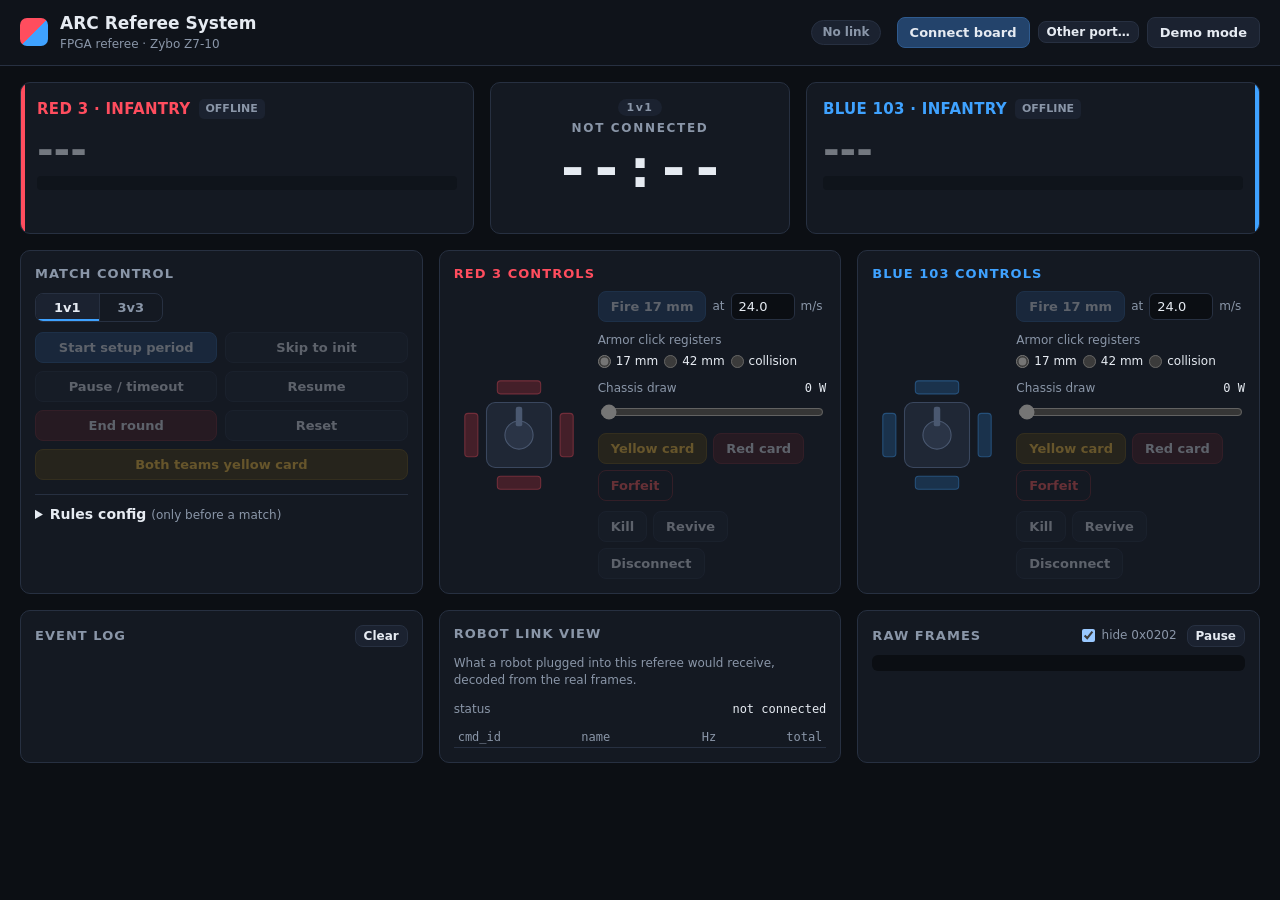
==== commit b9c9133f: "Add a 3v3 mode to the console alongside 1v1 A 1v1 / 3v3 switch in match control configures the board" ====
--- a/web/arc-ref-console.html
+++ b/web/arc-ref-console.html
@@ -29,6 +29,7 @@
 }
 
 * { box-sizing: border-box; }
+[hidden] { display: none !important; }
 
 html, body {
   margin: 0;
@@ -103,9 +104,64 @@
 .team[data-team="1"] { --c: var(--blue); --c-dim: var(--blue-dim); }
 .team::before { content: ""; position: absolute; inset: 0 auto 0 0; width: 4px; background: var(--c); }
 .team[data-team="1"]::before { inset: 0 0 0 auto; }
-.team.flash { animation: teamflash .35s ease-out; }
-@keyframes teamflash { from { box-shadow: inset 0 0 0 200px color-mix(in srgb, var(--c) 18%, transparent); } }
-.team.dead { filter: saturate(.25); }
+.unit.flash { animation: teamflash .35s ease-out; }
+@keyframes teamflash { from { box-shadow: inset 0 0 0 400px color-mix(in srgb, var(--c) 18%, transparent); } }
+.unit.dead { filter: saturate(.25); }
+.unit.absent { opacity: .45; }
+.unit.absent .gauges, .unit.absent .chips { display: none; }
+
+/* 3v3: team header with VP, three compact robots */
+.team-stats { margin: 10px 0 4px; }
+.vp { display: flex; align-items: baseline; gap: 6px; font-variant-numeric: tabular-nums; }
+.vp-value { font-size: 34px; font-weight: 800; line-height: 1; }
+.vp-label { color: var(--muted); font-weight: 700; letter-spacing: .1em; font-size: 12px; }
+.vp-bar { margin: 6px 0; }
+.team-nums { display: flex; gap: 14px; flex-wrap: wrap; align-items: center; font-size: 12px; color: var(--muted); }
+.team-nums b { color: var(--text); font-family: var(--mono); font-weight: 600; }
+.units { display: grid; gap: 10px; }
+.team.v3 .units { margin-top: 10px; }
+.unit.compact { border-top: 1px solid var(--line); padding-top: 8px; border-radius: 6px; }
+.unit.compact .hp { margin: 2px 0 4px; }
+.unit.compact .hp-value { font-size: 22px; }
+.unit.compact .hp-bar { height: 8px; }
+.unit.compact .gauges { grid-template-columns: 1fr 1fr 1fr; gap: 4px 10px; margin-top: 6px; }
+.unit.compact .g-buffer, .unit.compact .g-power { display: none; }
+.unit.compact .gauge { grid-template-columns: 1fr; }
+.unit.compact .g-value { text-align: left; }
+.unit.compact .chips { margin-top: 6px; }
+.unit-head { display: flex; align-items: center; gap: 8px; }
+.unit-name { font-weight: 700; color: var(--c); font-size: 13px; }
+
+.mode-tag { font: 700 11px var(--sans); letter-spacing: .14em; padding: 2px 8px; border-radius: 999px; background: var(--panel-2); color: var(--muted); }
+.capture { font-size: 12px; font-weight: 700; padding: 3px 10px; border-radius: 6px; background: var(--panel-2); color: var(--muted); }
+.capture.c1 { background: var(--red-dim); color: var(--red); }
+.capture.c2 { background: var(--blue-dim); color: var(--blue); }
+.capture.c3 { color: var(--warn); }
+
+/* segmented controls */
+.seg { display: inline-flex; border: 1px solid var(--line); border-radius: 8px; overflow: hidden; }
+.seg-btn { font: 600 12px var(--sans); color: var(--muted); background: transparent; border: 0; padding: 5px 10px; cursor: pointer; }
+.seg-btn + .seg-btn { border-left: 1px solid var(--line); }
+.seg-btn.active { background: var(--panel-2); color: var(--text); box-shadow: inset 0 -2px 0 var(--c, var(--blue)); }
+.seg-btn:disabled { opacity: .45; cursor: not-allowed; }
+.mode-seg { margin-top: 10px; }
+.mode-seg .seg-btn { padding: 6px 18px; font-size: 13px; }
+.robot-top { display: flex; align-items: center; justify-content: space-between; gap: 8px; flex-wrap: wrap; }
+.zone-row { display: grid; gap: 4px; }
+.mini-label { font-size: 12px; color: var(--muted); }
+.exchange-row .buy-n { width: 70px; }
+.infantry-row select { flex: 1 1 130px; }
+
+/* robot stats table in the config */
+.stats-wrap { overflow-x: auto; }
+.stats { border-collapse: collapse; font-size: 12px; width: 100%; }
+.stats th { color: var(--muted); font-weight: 500; text-align: left; padding: 2px 3px; }
+.stats td { padding: 2px 3px; }
+.stats input[type="number"] { width: 58px; padding: 3px 4px; }
+.stats input[type="checkbox"] { width: auto; }
+.slot-name { white-space: nowrap; font-weight: 600; }
+.slot-name.t0 { color: var(--red); }
+.slot-name.t1 { color: var(--blue); }
 
 .team-head { display: flex; align-items: center; gap: 8px; }
 .team-name { font-weight: 700; font-size: 15px; color: var(--c); letter-spacing: .02em; }
@@ -132,6 +188,16 @@
 .gauge .bar { grid-column: 1 / -1; }
 .g-label { color: var(--muted); font-size: 12px; }
 .g-value { font: 12px var(--mono); text-align: right; }
+.chips { display: flex; gap: 6px; flex-wrap: wrap; margin-top: 12px; }
+.chip { font: 600 11px var(--sans); padding: 2px 8px; border-radius: 999px; background: var(--panel-2); color: var(--muted); border: 1px solid var(--line); }
+.chip.on { color: var(--ok); }
+.chip.bad { color: var(--danger); border-color: color-mix(in srgb, var(--danger) 45%, transparent); background: #2a1216; }
+.chip.warn { color: var(--warn); border-color: color-mix(in srgb, var(--warn) 45%, transparent); }
+.hit-kind { border: 0; padding: 0; margin: 0; display: flex; flex-wrap: wrap; gap: 2px 14px; }
+.hit-kind legend { font-size: 12px; color: var(--muted); padding: 0; margin-bottom: 4px; }
+.hit-kind label { gap: 5px; color: var(--text); }
+.inline input[type="radio"], input[type="radio"] { width: auto; padding: 0; margin: 0; accent-color: var(--c, var(--blue)); }
+.result-why { color: var(--muted); font-size: 12px; margin-top: 2px; }
 .cards .card { display: inline-block; width: 10px; height: 14px; border-radius: 2px; margin-left: 3px; vertical-align: middle; }
 .cards .card.yellow { background: var(--warn); }
 .cards .card.red { background: var(--danger); }
@@ -160,15 +226,16 @@
 .config summary { cursor: pointer; font-weight: 600; }
 .config form { display: grid; grid-template-columns: 1fr 1fr; gap: 8px 10px; margin-top: 10px; }
 .config label { display: grid; gap: 3px; font-size: 12px; color: var(--muted); }
-.config button { grid-column: 1 / -1; }
+.config button, .config .wide { grid-column: 1 / -1; }
+.btn-grid .wide { grid-column: 1 / -1; }
 input, select {
   font: 13px var(--sans); color: var(--text); background: #0b0e13;
   border: 1px solid var(--line); border-radius: 6px; padding: 5px 7px; min-width: 0;
 }
 input[type="range"] { padding: 0; accent-color: var(--c, var(--blue)); }
 
-.robot[data-robot="0"] { --c: var(--red); }
-.robot[data-robot="1"] { --c: var(--blue); }
+.robot[data-team="0"] { --c: var(--red); }
+.robot[data-team="1"] { --c: var(--blue); }
 .robot-title { color: var(--c); }
 .robot-body { display: grid; grid-template-columns: 130px 1fr; gap: 14px; align-items: center; margin-top: 8px; }
 .robot-actions { display: grid; gap: 10px; }
@@ -199,11 +266,16 @@
 .event-log li:nth-child(odd) { background: #10141b; }
 .event-log .t { color: var(--muted); }
 .event-log .who.r0 { color: var(--red); }
+.event-log .k-capture { color: var(--warn); }
+.event-log .k-respawn, .event-log .k-exchange { color: var(--ok); }
+.event-log .k-immune { color: var(--muted); }
 .event-log .who.r1 { color: var(--blue); }
 .event-log .hpv { color: var(--muted); }
 .event-log .k-yellow { color: var(--warn); }
 .event-log .k-red, .event-log .k-forfeit, .event-log .k-kill { color: var(--danger); }
-.event-log .k-revive { color: var(--ok); }
+.event-log .k-revive, .event-log .k-reconnect, .event-log .k-unlocked { color: var(--ok); }
+.event-log .k-locked, .event-log .k-chassis-cut, .event-log .k-yellow-both, .event-log .k-disconnect { color: var(--warn); }
+.event-log .k-offline-hp, .event-log .k-defeated { color: var(--danger); }
 
 .fields { display: grid; grid-template-columns: auto 1fr; gap: 2px 12px; margin: 10px 0; font-size: 12px; }
 .fields dt { color: var(--muted); }
@@ -255,7 +327,7 @@
 
   <p id="serialWarning" class="banner warn" hidden>
     This browser has no Web Serial. Use Chrome or Edge on desktop, and open the page from
-    <code>http://localhost</code> (see README). Demo mode still works.
+    <code>http://localhost</code> or the single-file <code>arc-ref-console.html</code> (see README). Demo mode still works.
   </p>
 
   <div id="portHint" class="banner warn" hidden>
@@ -273,10 +345,13 @@
     <section class="scoreboard" aria-label="Scoreboard">
       <div class="team" data-team="0"></div>
       <div class="clock">
+        <div id="modeTag" class="mode-tag"></div>
         <div id="stageName" class="stage">Not started</div>
         <div id="clockTime" class="time">--:--</div>
         <div id="clockSub" class="clock-sub">&nbsp;</div>
+        <div id="captureInfo" class="capture" hidden></div>
         <div id="resultBanner" class="result" hidden></div>
+        <div id="resultWhy" class="result-why" hidden></div>
       </div>
       <div class="team" data-team="1"></div>
     </section>
@@ -284,44 +359,44 @@
     <section class="controls">
       <div class="panel match">
         <h2>Match control</h2>
+        <div class="seg mode-seg" role="radiogroup" aria-label="Game mode">
+          <button class="seg-btn" data-mode="1v1" role="radio">1v1</button>
+          <button class="seg-btn" data-mode="3v3" role="radio">3v3</button>
+        </div>
         <div class="btn-grid">
-          <button class="btn" data-game="1">Preparation</button>
-          <button class="btn primary" data-game="2">Start match</button>
-          <button class="btn" data-game="3">Pause</button>
+          <button class="btn primary" data-game="1" title="Starts the setup period countdown, then init, countdown and battle">Start setup period</button>
+          <button class="btn" data-game="2" title="Skip the setup period and go straight to the 15 s referee init">Skip to init</button>
+          <button class="btn" data-game="3" title="Official or team timeout">Pause / timeout</button>
           <button class="btn" data-game="4">Resume</button>
-          <button class="btn danger" data-game="5">End match</button>
+          <button class="btn danger" data-game="5">End round</button>
           <button class="btn" data-game="6">Reset</button>
+          <button id="btnBothYellow" class="btn warn wide" title="Both teams yellow: every robot loses 5 % max HP">Both teams yellow card</button>
         </div>
 
         <details id="configPanel" class="config">
           <summary>Rules config <span class="hint">(only before a match)</span></summary>
           <form id="configForm">
-            <label>Game type
-              <select name="gameType">
-                <option value="5">RMUL 1v1</option>
-                <option value="4">RMUL 3v3</option>
-                <option value="1">RMUC</option>
-              </select>
+            <label>Link robot
+              <select name="link"></select>
             </label>
-            <label>Link robot
-              <select name="link">
-                <option value="0">Red 3</option>
-                <option value="1">Blue 103</option>
-              </select>
-            </label>
-            <label>Combat time (s) <input name="combatTime" type="number" min="5" max="900" value="180"></label>
-            <label>Max HP <input name="maxHp" type="number" min="1" max="5000" value="200"></label>
-            <label>Heat limit <input name="heatLimit" type="number" min="1" max="2000" value="100"></label>
-            <label>Cooling / s <input name="cooling" type="number" min="0" max="2000" value="20"></label>
-            <label>Chassis power limit (W) <input name="powerLimit" type="number" min="1" max="500" value="60"></label>
-            <label>Damage per hit <input name="hitDmg" type="number" min="0" max="1000" value="10"></label>
-            <button class="btn primary" type="submit">Apply to board</button>
+            <label>Setup period (s) <input name="setupTime" type="number" min="0" max="900" value="120"></label>
+            <label>Battle (s) <input name="combatTime" type="number" min="5" max="900" value="120"></label>
+            <div class="wide stats-wrap">
+              <table class="stats">
+                <thead><tr><th>Robot</th><th>On</th><th>42</th><th>HP</th><th>Heat</th><th>Cool/s</th><th>W</th><th>m/s</th><th>Ammo</th></tr></thead>
+                <tbody id="statsBody"></tbody>
+              </table>
+            </div>
+            <div class="wide row">
+              <button class="btn" type="button" id="btnPreset">Reset to ARCC 2026 stats</button>
+              <button class="btn primary" type="submit">Apply to board</button>
+            </div>
           </form>
         </details>
       </div>
 
-      <div class="panel robot" data-robot="0"></div>
-      <div class="panel robot" data-robot="1"></div>
+      <div class="panel robot" data-team="0"></div>
+      <div class="panel robot" data-team="1"></div>
     </section>
 
     <section class="lower">
@@ -355,40 +430,77 @@
     </section>
   </main>
 
-  <template id="teamTemplate">
+  <template id="teamHeadTemplate">
     <div class="team-head">
       <span class="team-name"></span>
       <span class="badge link-badge" hidden>LINK</span>
       <span class="badge state-badge"></span>
     </div>
-    <div class="hp">
-      <span class="hp-value">---</span><span class="hp-max"></span>
+    <div class="team-stats" hidden>
+      <div class="vp"><span class="vp-value">200</span><span class="vp-label">VP</span></div>
+      <div class="bar vp-bar"><div class="fill"></div></div>
+      <div class="team-nums">
+        <span>Gold <b class="coins"></b></span>
+        <span>Damage dealt <b class="dmg"></b></span>
+        <span class="chip hero42"></span>
+      </div>
     </div>
-    <div class="bar hp-bar"><div class="fill"></div><div class="ghost"></div></div>
-    <div class="gauges">
-      <div class="gauge">
-        <span class="g-label">Barrel heat</span>
-        <div class="bar small heat-bar"><div class="fill"></div></div>
-        <span class="g-value heat-value"></span>
+    <div class="units"></div>
+  </template>
+
+  <template id="unitTemplate">
+    <div class="unit">
+      <div class="unit-head">
+        <span class="unit-name"></span>
+        <span class="badge link-badge" hidden>LINK</span>
+        <span class="badge state-badge"></span>
       </div>
-      <div class="gauge">
-        <span class="g-label">Buffer energy</span>
-        <div class="bar small buffer-bar"><div class="fill"></div></div>
-        <span class="g-value buffer-value"></span>
+      <div class="hp">
+        <span class="hp-value">---</span><span class="hp-max"></span>
       </div>
-      <div class="gauge">
-        <span class="g-label">Chassis power</span>
-        <span class="g-value power-value"></span>
+      <div class="bar hp-bar"><div class="fill"></div><div class="ghost"></div></div>
+      <div class="gauges">
+        <div class="gauge">
+          <span class="g-label">Barrel heat</span>
+          <div class="bar small heat-bar"><div class="fill"></div></div>
+          <span class="g-value heat-value"></span>
+        </div>
+        <div class="gauge g-buffer">
+          <span class="g-label">Buffer energy</span>
+          <div class="bar small buffer-bar"><div class="fill"></div></div>
+          <span class="g-value buffer-value"></span>
+        </div>
+        <div class="gauge g-power">
+          <span class="g-label">Chassis power</span>
+          <span class="g-value power-value"></span>
+        </div>
+        <div class="gauge">
+          <span class="g-label">Projectiles</span>
+          <span class="g-value ammo-value"></span>
+        </div>
+        <div class="gauge">
+          <span class="g-label">Cards</span>
+          <span class="g-value cards"></span>
+        </div>
       </div>
-      <div class="gauge">
-        <span class="g-label">Cards</span>
-        <span class="g-value cards"></span>
+      <div class="chips">
+        <span class="chip chip-shooter"></span>
+        <span class="chip chip-chassis"></span>
+        <span class="chip chip-gimbal"></span>
+        <span class="chip chip-special" hidden></span>
       </div>
     </div>
   </template>
 
   <template id="robotTemplate">
-    <h2 class="robot-title"></h2>
+    <div class="robot-top">
+      <h2 class="robot-title"></h2>
+      <div class="seg slot-seg" role="tablist" hidden>
+        <button class="seg-btn" data-role="0" role="tab">Hero</button>
+        <button class="seg-btn" data-role="1" role="tab">Infantry</button>
+        <button class="seg-btn" data-role="2" role="tab">Sentry</button>
+      </div>
+    </div>
     <div class="robot-body">
       <svg class="armor" viewBox="0 0 120 120" role="group" aria-label="Armor plates, click to register a hit">
         <rect class="chassis" x="30" y="30" width="60" height="60" rx="8"></rect>
@@ -401,12 +513,41 @@
       </svg>
       <div class="robot-actions">
         <div class="row">
-          <button class="btn primary act-shoot">Fire 17 mm</button>
-          <label class="inline">at <input class="shoot-speed" type="number" step="0.1" min="0" max="40" value="25.0"> m/s</label>
+          <button class="btn primary act-shoot">Fire</button>
+          <label class="inline">at <input class="shoot-speed" type="number" step="0.1" min="0" max="60" value="24.0"> m/s</label>
         </div>
+        <fieldset class="row hit-kind">
+          <legend>Armor click registers</legend>
+          <label class="inline"><input type="radio" value="0" checked> 17 mm</label>
+          <label class="inline"><input type="radio" value="2"> 42 mm</label>
+          <label class="inline"><input type="radio" value="1"> collision</label>
+        </fieldset>
         <label class="slider">Chassis draw <output class="power-out">0 W</output>
           <input class="power-in" type="range" min="0" max="200" value="0">
         </label>
+        <div class="v3-only zone-row">
+          <span class="mini-label">Robot is in</span>
+          <div class="seg zone-seg">
+            <button class="seg-btn" data-zone="0">Field</button>
+            <button class="seg-btn" data-zone="1">Resupply</button>
+            <button class="seg-btn" data-zone="2">Capture</button>
+          </div>
+        </div>
+        <div class="v3-only row exchange-row">
+          <button class="btn act-buy" title="Exchange gold for projectiles (in the resupply zone during battle)">Buy</button>
+          <input class="buy-n" type="number" min="1" max="500" value="50">
+          <span class="buy-cost hint"></span>
+        </div>
+        <div class="v3-only row infantry-row">
+          <select class="inf-chassis" title="Infantry chassis type (setup period)">
+            <option value="hp">Chassis: HP priority</option>
+            <option value="power">Chassis: Power priority</option>
+          </select>
+          <select class="inf-launcher" title="Infantry launcher type (setup period)">
+            <option value="cooldown">Launcher: Cooldown</option>
+            <option value="burst">Launcher: Burst</option>
+          </select>
+        </div>
         <div class="row">
           <button class="btn warn act-yellow">Yellow card</button>
           <button class="btn danger act-red">Red card</button>
@@ -415,6 +556,7 @@
         <div class="row">
           <button class="btn act-kill">Kill</button>
           <button class="btn act-revive">Revive</button>
+          <button class="btn act-disconnect" title="Abnormal disconnection: outputs off, -5 % max HP per second">Disconnect</button>
         </div>
       </div>
     </div>
@@ -425,6 +567,7 @@
 'use strict';
 // ---- protocol.js
 // ARC referee link protocol (docs/protocol.md). Mirrors tools/arcref.py.
+// Real frames follow the RoboMaster 2026 University Series protocol (ARCC 2026).
 //
 // Frame: SOF 0xA5 | data_length u16 | seq u8 | CRC8 | cmd_id u16 | data | CRC16
 // All multi-byte fields are little-endian.
@@ -435,9 +578,11 @@
   GAME_STATUS: 0x0001,
   GAME_RESULT: 0x0002,
   ROBOT_HP: 0x0003,
+  FIELD_EVENT: 0x0101,
   REFEREE_WARNING: 0x0104,
   ROBOT_STATUS: 0x0201,
   POWER_HEAT: 0x0202,
+  BUFF: 0x0204,
   HURT: 0x0206,
   SHOOT: 0x0207,
   SERVER_STATE: 0xf101,
@@ -451,33 +596,90 @@
   C_LIFE: 0xf006,
   C_POWER: 0xf007,
   C_TIME: 0xf008,
+  C_ROBOT: 0xf009,
+  C_ZONE: 0xf00a,
+  C_EXCHANGE: 0xf00b,
 };
 
 const CMD_NAMES = {
   0x0001: 'game_status',
   0x0002: 'game_result',
-  0x0003: 'game_robot_HP',
+  0x0003: 'ally_robot_HP',
+  0x0101: 'event_data',
   0x0104: 'referee_warning',
   0x0201: 'robot_status',
-  0x0202: 'power_heat_data',
+  0x0202: 'buffer_heat_data',
+  0x0204: 'buff',
   0x0206: 'hurt_data',
   0x0207: 'shoot_data',
   0xf101: 'server_state',
   0xf102: 'server_event',
 };
 
-const STAGES = ['Not started', 'Preparation', 'Self-check', 'Countdown', 'Combat', 'Settlement'];
+const STAGES = ['Not started', 'Setup period', 'Referee init', 'Countdown', 'Battle', 'Settlement'];
 const GAME_TYPES = { 1: 'RMUC', 2: 'RMUT', 3: 'RMUA', 4: 'RMUL 3v3', 5: 'RMUL 1v1' };
 const EVENT_KINDS = {
-  1: 'hit', 2: 'shot', 3: 'overheat', 4: 'overpower', 5: 'yellow',
-  6: 'red', 7: 'forfeit', 8: 'kill', 9: 'revive',
+  1: 'hit', 2: 'shot', 3: 'locked', 4: 'chassis-cut', 5: 'yellow', 6: 'red', 7: 'forfeit',
+  8: 'kill', 9: 'revive', 10: 'disconnect', 11: 'reconnect', 12: 'offline-hp', 13: 'unlocked',
+  14: 'yellow-both', 15: 'exchange', 16: 'immune', 17: 'respawn', 18: 'capture', 19: 'yellow-team',
 };
-const HURT_REASONS = {
-  0: 'armor hit', 1: 'module offline', 2: 'over speed', 3: 'barrel heat', 4: 'chassis power', 5: 'collision',
+const LOCKS = {
+  1: 'barrel heat over limit', 2: 'barrel heat over limit + 100 (rest of round)',
+  3: 'over speed (15 s)', 4: 'over speed (20 s)', 5: 'over speed (rest of round)', 6: 'out of projectiles',
 };
-const GAME = { PREP: 1, START: 2, PAUSE: 3, RESUME: 4, END: 5, RESET: 6 };
-const PENALTY = { YELLOW: 2, RED: 3, FORFEIT: 4 };
-const ROBOT_IDS = [3, 103];
+const WIN_REASONS = {
+  0: '', 1: 'opponent defeated', 2: 'more remaining HP', 3: 'opponent took first damage',
+  4: 'more shots fired', 5: 'fired first', 6: 'tie: lighter robot wins (referee decides)', 7: 'forfeit',
+  8: 'opponent reached 0 Victory Points', 9: 'more Victory Points', 10: 'more attack damage dealt',
+  11: 'more total remaining HP',
+};
+const HURT_REASONS = { 0: 'armor hit', 1: 'module offline', 5: 'collision' };
+const GAME = { SETUP: 1, START: 2, PAUSE: 3, RESUME: 4, END: 5, RESET: 6 };
+const PENALTY = { BOTH_YELLOW: 1, YELLOW: 2, RED: 3, FORFEIT: 4 };
+const LIFE = { KILL: 0, REVIVE: 1, DISCONNECT: 2, RECONNECT: 3 };
+const ZONE = { NONE: 0, RESUPPLY: 1, CAPTURE: 2 };
+const MODE = { V1: 5, V3: 4 };
+
+// Six robot slots: team = slot >= 3, role = slot % 3.
+const SLOTS = [
+  { team: 0, role: 'hero', id: 1, name: 'Hero' },
+  { team: 0, role: 'infantry', id: 3, name: 'Infantry' },
+  { team: 0, role: 'sentry', id: 7, name: 'Sentry' },
+  { team: 1, role: 'hero', id: 101, name: 'Hero' },
+  { team: 1, role: 'infantry', id: 103, name: 'Infantry' },
+  { team: 1, role: 'sentry', id: 107, name: 'Sentry' },
+];
+const HIT_KIND = { MM17: 0, COLLISION: 1, MM42: 2 };
+
+// Robot stats from the ARCC 2026 Events Manual (tables 3-2, 3-3, 3-4, 4-2).
+const ROBOT_PRESETS = {
+  infantry1v1: { fielded: true, cal42: false, maxHp: 200, heatLimit: 80, cooling: 12, powerLimit: 120, speedLimit: 25, allowance: 200 },
+  hero: { fielded: true, cal42: true, maxHp: 350, heatLimit: 200, cooling: 24, powerLimit: 100, speedLimit: 15, allowance: 0 },
+  sentry: { fielded: true, cal42: false, maxHp: 400, heatLimit: 260, cooling: 30, powerLimit: 100, speedLimit: 25, allowance: 750 },
+  absent: { fielded: false, cal42: false, maxHp: 200, heatLimit: 80, cooling: 12, powerLimit: 120, speedLimit: 25, allowance: 0 },
+};
+// 3v3 Infantry: the pilot picks a chassis and a launcher type during setup.
+const INFANTRY_CHASSIS = { hp: { label: 'HP priority', maxHp: 350, powerLimit: 75 }, power: { label: 'Power priority', maxHp: 300, powerLimit: 90 } };
+const INFANTRY_LAUNCHER = { cooldown: { label: 'Cooldown priority', heatLimit: 88, cooling: 24 }, burst: { label: 'Burst priority', heatLimit: 230, cooling: 14 } };
+function infantry3v3(chassis = 'hp', launcher = 'cooldown') {
+  const c = INFANTRY_CHASSIS[chassis];
+  const l = INFANTRY_LAUNCHER[launcher];
+  return { fielded: true, cal42: false, maxHp: c.maxHp, heatLimit: l.heatLimit, cooling: l.cooling, powerLimit: c.powerLimit, speedLimit: 25, allowance: 0 };
+}
+const MODES = {
+  '1v1': { gameType: 5, combatTime: 120, setupTime: 120, link: 1 },
+  '3v3': { gameType: 4, combatTime: 300, setupTime: 180, link: 1 },
+};
+function modeRobots(mode, infantry = [{}, {}]) {
+  if (mode === '1v1') {
+    const r = ROBOT_PRESETS;
+    return [r.absent, r.infantry1v1, r.absent, r.absent, r.infantry1v1, r.absent];
+  }
+  const inf = infantry.map((x) => infantry3v3(x.chassis, x.launcher));
+  return [ROBOT_PRESETS.hero, inf[0], ROBOT_PRESETS.sentry, ROBOT_PRESETS.hero, inf[1], ROBOT_PRESETS.sentry];
+}
+
+const ROBOT_IDS = SLOTS.map((x) => x.id);
 
 const CRC8_TABLE = new Uint8Array(256);
 const CRC16_TABLE = new Uint16Array(256);
@@ -573,18 +775,41 @@
 
 // ----------------------------------------------------------------- payloads
 function robotBlock(v, o) {
-  const flags = v.getUint8(o + 15);
+  const f = v.getUint8(o + 23);
+  const f2 = v.getUint8(o + 24);
+  const timer = v.getUint16(o + 28, true);
+  const respawning = !!(f2 & 16);
   return {
     hp: v.getUint16(o, true),
     maxHp: v.getUint16(o + 2, true),
-    heat: v.getUint16(o + 4, true),
+    heat: Math.floor(v.getUint16(o + 4, true) / 10),
     heatLimit: v.getUint16(o + 6, true),
-    buffer: v.getUint16(o + 8, true),
+    buffer: Math.floor(v.getUint16(o + 8, true) / 10),
     power: v.getUint16(o + 10, true),
     powerLimit: v.getUint16(o + 12, true),
-    yellow: v.getUint8(o + 14),
-    alive: !!(flags & 1),
-    redCard: !!(flags & 2),
+    allowance: v.getUint16(o + 14, true),
+    shots: v.getUint16(o + 16, true),
+    cooling: v.getUint16(o + 18, true),
+    speedLimit: v.getUint16(o + 20, true),
+    yellow: v.getUint8(o + 22),
+    alive: !!(f & 1),
+    redCard: !!(f & 2),
+    shooterOn: !!(f & 4),
+    chassisOn: !!(f & 8),
+    gimbalOn: !!(f & 16),
+    disconnected: !!(f & 32),
+    heatLocked: !!(f & 64),
+    speedLocked: !!(f & 128),
+    fielded: !!(f2 & 1),
+    cal42: !!(f2 & 2),
+    invincible: !!(f2 & 4),
+    weakened: !!(f2 & 8),
+    respawning,
+    zone: (f2 >> 5) & 3,
+    chassisCutDs: v.getUint8(o + 25),
+    speedLockS: v.getUint16(o + 26, true) === 0xffff ? 255 : Math.ceil(v.getUint16(o + 26, true) / 10),
+    respawnS: respawning ? Math.ceil(timer / 10) : 0,
+    invincibleS: respawning ? 0 : Math.ceil(timer / 10),
   };
 }
 
@@ -603,9 +828,15 @@
         return { winner: data[0] };
       case CMD.ROBOT_HP: {
         const hp = [];
-        for (let i = 0; i < 16; i++) hp.push(v.getUint16(i * 2, true));
-        return { red3: hp[2], blue3: hp[10], all: hp };
+        for (let i = 0; i < 8; i++) hp.push(v.getUint16(i * 2, true));
+        return { ally1: hp[0], ally3: hp[2], ally7: hp[5], all: hp };
       }
+      case CMD.FIELD_EVENT: {
+        const x = v.getUint32(0, true);
+        return { resupply: !!((x >> 2) & 1), center: (x >> 23) & 3, raw: x };
+      }
+      case CMD.BUFF:
+        return { recovery: data[0], cooling: v.getUint16(1, true), defence: data[3], vulnerability: data[4], attack: v.getUint16(5, true), energy: data[7] };
       case CMD.REFEREE_WARNING:
         return { level: data[0], offender: data[1], count: data[2] };
       case CMD.ROBOT_STATUS:
@@ -622,34 +853,39 @@
           shooterOn: !!(data[12] & 4),
         };
       case CMD.POWER_HEAT:
-        return {
-          voltage: v.getUint16(0, true),
-          current: v.getUint16(2, true),
-          power: v.getFloat32(4, true),
-          buffer: v.getUint16(8, true),
-          heat17_1: v.getUint16(10, true),
-          heat17_2: v.getUint16(12, true),
-          heat42: v.getUint16(14, true),
-        };
+        return { buffer: v.getUint16(8, true), heat17: v.getUint16(10, true), heat42: v.getUint16(12, true) };
       case CMD.HURT:
         return { armor: data[0] & 0xf, reason: data[0] >> 4 };
       case CMD.SHOOT:
         return { bulletType: data[0], shooter: data[1], freq: data[2], speed: v.getFloat32(3, true) };
-      case CMD.SERVER_STATE:
+      case CMD.SERVER_STATE: {
+        if (data.length < 212) return null;
+        const team = (t) => ({
+          vp: v.getUint16(8 + 8 * t, true),
+          coins: v.getUint16(10 + 8 * t, true),
+          damage: v.getUint16(12 + 8 * t, true),
+          heroLive: !!(data[14 + 8 * t] & 1),
+        });
         return {
           stage: data[0],
           paused: !!(data[1] & 1),
+          firstDmg: (data[1] >> 1) & 3,
+          firstShot: (data[1] >> 3) & 3,
+          capture: (data[1] >> 5) & 3,
+          mode3: !!(data[1] & 0x80),
           remain: v.getUint16(2, true),
           winner: data[4],
-          link: data[5],
-          gameType: data[6],
-          robots: [robotBlock(v, 7), robotBlock(v, 23)],
-          rxOk: v.getUint16(39, true),
-          rxErr: v.getUint16(41, true),
-          combatTime: v.getUint16(43, true),
-          cooling: v.getUint16(45, true),
-          hitDmg: v.getUint16(47, true),
+          winReason: data[5],
+          link: data[6],
+          gameType: data[7],
+          teams: [team(0), team(1)],
+          robots: [0, 1, 2, 3, 4, 5].map((r) => robotBlock(v, 24 + 30 * r)),
+          rxOk: v.getUint16(204, true),
+          rxErr: v.getUint16(206, true),
+          combatTime: v.getUint16(208, true),
+          setupTime: v.getUint16(210, true),
         };
+      }
       case CMD.EVENT:
         return { robot: data[0], kind: data[1], detail: data[2], hp: v.getUint16(3, true) };
       default:
@@ -669,29 +905,39 @@
 
 const commands = {
   game: (action) => [CMD.C_GAME, Uint8Array.of(action)],
-  config: (c) => [CMD.C_CONFIG, bytes(14, (v) => {
+  // gameType 5 = 1v1, 4 = 3v3; link = slot whose view the real frames give
+  config: (c) => [CMD.C_CONFIG, bytes(6, (v) => {
     v.setUint8(0, c.gameType);
     v.setUint8(1, c.link);
     v.setUint16(2, c.combatTime, true);
-    v.setUint16(4, c.maxHp, true);
-    v.setUint16(6, c.heatLimit, true);
-    v.setUint16(8, c.cooling, true);
-    v.setUint16(10, c.powerLimit, true);
-    v.setUint16(12, c.hitDmg, true);
+    v.setUint16(4, c.setupTime, true);
   })],
-  hit: (robot, armor) => [CMD.C_HIT, Uint8Array.of(robot, armor)],
-  shoot: (robot, freq, speed) => [CMD.C_SHOOT, bytes(6, (v) => {
-    v.setUint8(0, robot);
+  robot: (slot, c) => [CMD.C_ROBOT, bytes(15, (v) => {
+    v.setUint8(0, slot);
+    v.setUint8(1, (c.fielded ? 1 : 0) | (c.cal42 ? 2 : 0));
+    [c.maxHp, c.heatLimit, c.cooling, c.powerLimit, c.speedLimit, c.allowance]
+      .forEach((x, i) => v.setUint16(2 + 2 * i, x, true));
+  })],
+  hit: (slot, armor, kind = HIT_KIND.MM17) => [CMD.C_HIT, Uint8Array.of(slot, armor, kind)],
+  // speed goes twice: as f32 for 0x0207, and in 0.1 m/s for the fabric's limit check
+  shoot: (slot, freq, speed) => [CMD.C_SHOOT, bytes(8, (v) => {
+    v.setUint8(0, slot);
     v.setUint8(1, freq);
     v.setFloat32(2, speed, true);
+    v.setUint16(6, Math.round(speed * 10), true);
   })],
-  penalty: (robot, level) => [CMD.C_PENALTY, Uint8Array.of(robot, level)],
-  life: (robot, revive) => [CMD.C_LIFE, Uint8Array.of(robot, revive ? 1 : 0)],
-  power: (robot, watts) => [CMD.C_POWER, bytes(3, (v) => {
-    v.setUint8(0, robot);
+  penalty: (slot, level) => [CMD.C_PENALTY, Uint8Array.of(slot, level)],
+  life: (slot, action) => [CMD.C_LIFE, Uint8Array.of(slot, action)],
+  power: (slot, watts) => [CMD.C_POWER, bytes(3, (v) => {
+    v.setUint8(0, slot);
     v.setUint16(1, watts, true);
   })],
   time: (unix) => [CMD.C_TIME, bytes(4, (v) => v.setUint32(0, unix >>> 0, true))],
+  zone: (slot, zone) => [CMD.C_ZONE, Uint8Array.of(slot, zone)],
+  exchange: (slot, n) => [CMD.C_EXCHANGE, bytes(3, (v) => {
+    v.setUint8(0, slot);
+    v.setUint16(1, n, true);
+  })],
 };
 
 function hex(bytes) {
@@ -775,27 +1021,51 @@
 // Demo-mode transport: a JavaScript copy of the fabric (arc_rx_parser +
 // arc_ref_core + arc_frame_gen) that speaks the same byte stream as the
 // Zybo, so the console can be developed and tested without hardware.
-// Keep the rules in step with hw/rtl/arc_ref_core.v.
-
-
+// Keep the rules in step with hw/rtl/arc_ref_core.v; web/test checks that a
+// replay of the RTL testbench ends the same way.
+
+
+const N = 6;
 const ST = { IDLE: 0, PREP: 1, CHECK: 2, COUNT: 3, COMBAT: 4, RESULT: 5 };
-const EV = { HIT: 1, SHOT: 2, OVERHEAT: 3, OVERPOWER: 4, YELLOW: 5, RED: 6, FORFEIT: 7, KILL: 8, REVIVE: 9 };
+const EV = {
+  HIT: 1, SHOT: 2, LOCK: 3, CHASSIS: 4, YELLOW: 5, RED: 6, FORFEIT: 7, KILL: 8, REVIVE: 9,
+  DISCONNECT: 10, RECONNECT: 11, OFFLINE_HP: 12, UNLOCK: 13, YELLOW_BOTH: 14, EXCHANGE: 15,
+  IMMUNE: 16, RESPAWN: 17, CAPTURE: 18, YELLOW_TEAM: 19,
+};
+const LK = { HEAT: 1, HEAT_ROUND: 2, SPEED15: 3, SPEED20: 4, SPEED_ROUND: 5, AMMO: 6 };
+const WR = {
+  NONE: 0, DEFEAT: 1, HP: 2, FIRST_DMG: 3, SHOTS: 4, FIRST_SHOT: 5, TIE: 6, FORFEIT: 7,
+  VP_ZERO: 8, VP: 9, DAMAGE: 10, TOTAL_HP: 11,
+};
 const BUFFER_FULL_X10 = 600;
+const LOCK_ROUND = 0xffff;
 const div10 = (x) => Math.floor(x / 10);
-const u16 = (x) => Math.max(0, Math.min(0xffff, x));
+const pctOf = (x, p) => Math.floor((x * p + 50) / 100);
+const satSub = (a, b) => (a > b ? a - b : 0);
+const teamOf = (r) => (r >= 3 ? 1 : 0);
+const roleOf = (r) => r % 3;   // 0 hero, 1 infantry, 2 sentry
+const robotId = (r) => (r >= 3 ? 100 : 0) + [1, 3, 7][r % 3];
+const penaltyHp = (h, ded) => (h === 0 ? 0 : h <= ded ? 1 : h - ded);
+
+function robotConfig(fielded, cal42, maxHp, heatLimit, cooling, powerLimit, speedLimit, allowance) {
+  return {
+    fielded, cal42, maxHp, heatLimit, cooling, powerLimit, speedLimit, allowance,
+    p5: pctOf(maxHp, 5), p15: pctOf(maxHp, 15), p20: pctOf(maxHp, 20), p25: pctOf(maxHp, 25),
+  };
+}
 
 class SimLink {
   constructor() {
     this.onData = () => {};
     this.onClose = () => {};
     this.label = 'Demo (emulated board)';
-    this.rx = new FrameDecoder(16);
+    this.rx = new FrameDecoder(24);
   }
 
   async open() {
     this.reset();
     this.timer = setInterval(() => this.tick20(), 20);
-    this.emitText('\r\nARC ref bridge ready (demo)\r\n');
+    this.onData(new TextEncoder().encode('\r\nARC ref bridge ready (demo)\r\n'));
   }
 
   async close() {
@@ -804,53 +1074,94 @@
   }
 
   async write(bytes) {
-    // Byte-level parse, same as the fabric parser (max 16-byte payload).
     const before = this.rx.bad;
     for (const f of this.rx.push(bytes)) {
       this.rxOk++;
       this.runCmd(f.cmd, f.data);
+      this.runPenalties();
     }
     this.rxErr += this.rx.bad - before;
   }
 
   reset() {
-    this.cfg = { combatTime: 180, maxHp: 200, heatLimit: 100, cooling: 20, powerLimit: 60, hitDmg: 10 };
-    this.stage = ST.IDLE;
-    this.paused = false;
-    this.remain = 0;
-    this.winner = 0;
-    this.gameType = 5;
-    this.link = 0;
-    this.unix = 0;
-    this.sub = 0;
-    this.t5 = 0;
-    this.t10 = 0;
-    this.c50 = 0;
-    this.c5 = 0;
-    this.c17 = 0;
-    this.seq = 0;
-    this.rxOk = 0;
-    this.rxErr = 0;
-    this.robots = [0, 1].map(() => ({ hp: 200, heat10: 0, buf10: BUFFER_FULL_X10, power: 0, yellow: 0, red: false }));
+    Object.assign(this, {
+      stage: ST.IDLE, paused: false, remain: 0, gameType: 5, link: 1, unix: 0,
+      combatTime: 120, setupTime: 120, sub: 0, t5: 0, t10: 0, c50: 0, c5: 0, c17: 0,
+      seq: 0, rxOk: 0, rxErr: 0, warnL: [0, 0, 0], penMask: 0, penKind: 0,
+    });
+    this.cfg = Array.from({ length: N }, (_, i) => robotConfig(i === 1 || i === 4, false, 200, 80, 12, 120, 25, 200));
+    this.robots = Array.from({ length: N }, () => ({ power: 0 }));
+    this.teams = [{}, {}];
+    this.resetRobots();
+  }
+
+  resetRobots() {
+    this.robots.forEach((rb, i) => {
+      const c = this.cfg[i];
+      Object.assign(rb, {
+        hp: c.fielded ? c.maxHp : 0, heat10: 0, buf10: BUFFER_FULL_X10, ammo: c.allowance, shots: 0,
+        yellow: 0, yelK: 0, yelWin: 0, red: false, heatLk: 0, spdLk: 0, chOff: 0, disc: false,
+        secT: 0, zone: 0, respT: 0, defeats: 0, invinc: 0, weak: false,
+      });
+    });
+    for (const t of this.teams) Object.assign(t, { vp: 200, coins: 0, dmg: 0, hquiet: 255, hdown: 0 });
+    Object.assign(this, {
+      bonus: [false, false], vpT: 0, capHolder: 0, penMask: 0, bothYellow: 0,
+      firstDmg: 0, firstShot: 0, winner: 0, winReason: WR.NONE,
+    });
+  }
+
+  get mode3() {
+    return this.gameType === 4;
+  }
+
+  get inCombat() {
+    return this.stage === ST.COMBAT && !this.paused;
+  }
+
+  alive(r) {
+    return this.cfg[r].fielded && this.robots[r].hp > 0;
+  }
+
+  heroLive(t) {
+    const tm = this.teams[t];
+    return !(tm.hquiet >= 40 || tm.hdown >= 30 || !this.cfg[3 * t].fielded);
+  }
+
+  flags(r) {
+    const rb = this.robots[r];
+    const al = this.alive(r);
+    const gim = al && !rb.disc;
+    const chs = gim && rb.chOff === 0;
+    const sht = gim && !rb.heatLk && !rb.spdLk && rb.ammo > 0 && !rb.weak;
+    return (al ? 1 : 0) | (rb.red ? 2 : 0) | (sht ? 4 : 0) | (chs ? 8 : 0) | (gim ? 16 : 0)
+      | (rb.disc ? 32 : 0) | (rb.heatLk ? 64 : 0) | (rb.spdLk ? 128 : 0);
+  }
+
+  flags2(r) {
+    const rb = this.robots[r];
+    const c = this.cfg[r];
+    return (c.fielded ? 1 : 0) | (c.cal42 ? 2 : 0) | (rb.invinc ? 4 : 0) | (rb.weak ? 8 : 0)
+      | (rb.respT ? 16 : 0) | (rb.zone << 5);
+  }
+
+  inResupply(t) {
+    return [0, 1, 2].some((k) => this.robots[3 * t + k].zone === 1 && this.alive(3 * t + k));
   }
 
   // ------------------------------------------------------------- outputs
-  emitText(s) {
-    this.onData(new TextEncoder().encode(s));
-  }
-
   send(cmd, payload) {
     this.onData(encode(cmd, payload, this.seq));
     this.seq = (this.seq + 1) & 0xff;
   }
 
-  event(r, kind, detail, hp) {
+  event(r, kind, detail, value) {
     const p = new Uint8Array(5);
     const v = new DataView(p.buffer);
     v.setUint8(0, r);
     v.setUint8(1, kind);
     v.setUint8(2, detail & 0xff);
-    v.setUint16(3, hp, true);
+    v.setUint16(3, value & 0xffff, true);
     this.send(CMD.EVENT, p);
   }
 
@@ -863,209 +1174,351 @@
     this.send(CMD.GAME_STATUS, p);
   }
 
-  sendResult() {
-    this.send(CMD.GAME_RESULT, Uint8Array.of(this.winner));
+  sendWarn() {
+    this.send(CMD.REFEREE_WARNING, Uint8Array.from(this.warnL));
   }
 
   sendHp() {
-    const p = new Uint8Array(32);
+    const t = teamOf(this.link);
+    const p = new Uint8Array(16);
     const v = new DataView(p.buffer);
-    v.setUint16(4, this.robots[0].hp, true);
-    v.setUint16(20, this.robots[1].hp, true);
+    v.setUint16(0, this.robots[3 * t].hp, true);
+    v.setUint16(4, this.robots[3 * t + 1].hp, true);
+    v.setUint16(10, this.robots[3 * t + 2].hp, true);
     this.send(CMD.ROBOT_HP, p);
   }
 
+  capView() {
+    const lt = teamOf(this.link);
+    if (this.capHolder === 3) return 3;
+    if (this.capHolder === 0) return 0;
+    return this.capHolder === lt + 1 ? 1 : 2;
+  }
+
+  sendField() {
+    const x = this.mode3 ? ((this.inResupply(teamOf(this.link)) ? 1 : 0) << 2) | (this.capView() << 23) : 0;
+    const p = new Uint8Array(4);
+    new DataView(p.buffer).setUint32(0, x >>> 0, true);
+    this.send(CMD.FIELD_EVENT, p);
+  }
+
+  sendBuff() {
+    const r = this.link;
+    const rb = this.robots[r];
+    const heal = this.mode3 && this.alive(r) && rb.zone === 1;
+    const p = Uint8Array.of(heal ? 25 : 0, 0, 0, rb.invinc ? 100 : 0, 0, 0, 0, 0x80);
+    this.send(CMD.BUFF, p);
+  }
+
   sendRobotStatus() {
-    const r = this.robots[this.link];
+    const r = this.link;
+    const f = this.flags(r);
+    const c = this.cfg[r];
     const p = new Uint8Array(13);
     const v = new DataView(p.buffer);
-    const alive = r.hp > 0 ? 1 : 0;
-    v.setUint8(0, this.link ? 103 : 3);
+    v.setUint8(0, robotId(r));
     v.setUint8(1, 1);
-    v.setUint16(2, r.hp, true);
-    v.setUint16(4, this.cfg.maxHp, true);
-    v.setUint16(6, this.cfg.cooling, true);
-    v.setUint16(8, this.cfg.heatLimit, true);
-    v.setUint16(10, this.cfg.powerLimit, true);
-    v.setUint8(12, 1 | (alive << 1) | (alive << 2));
+    v.setUint16(2, this.robots[r].hp, true);
+    v.setUint16(4, c.maxHp, true);
+    v.setUint16(6, c.cooling, true);
+    v.setUint16(8, c.heatLimit, true);
+    v.setUint16(10, c.powerLimit, true);
+    v.setUint8(12, ((f >> 4) & 1) | (((f >> 3) & 1) << 1) | (((f >> 2) & 1) << 2));
     this.send(CMD.ROBOT_STATUS, p);
   }
 
   sendPowerHeat() {
-    const r = this.robots[this.link];
-    const p = new Uint8Array(16);
+    const rb = this.robots[this.link];
+    const p = new Uint8Array(14);
     const v = new DataView(p.buffer);
-    v.setUint16(0, 24000, true);
-    v.setUint16(2, Math.floor((r.power * 42667) / 1024) & 0xffff, true);
-    v.setFloat32(4, r.power, true);
-    v.setUint16(8, div10(r.buf10), true);
-    v.setUint16(10, div10(r.heat10), true);
+    v.setUint16(8, div10(rb.buf10), true);
+    v.setUint16(this.cfg[this.link].cal42 ? 12 : 10, div10(rb.heat10), true);
     this.send(CMD.POWER_HEAT, p);
   }
 
   sendServer() {
-    const p = new Uint8Array(49);
+    const p = new Uint8Array(212);
     const v = new DataView(p.buffer);
     v.setUint8(0, this.stage);
-    v.setUint8(1, this.paused ? 1 : 0);
+    v.setUint8(1, (this.paused ? 1 : 0) | (this.firstDmg << 1) | (this.firstShot << 3)
+      | (this.capHolder << 5) | (this.mode3 ? 0x80 : 0));
     v.setUint16(2, this.remain, true);
     v.setUint8(4, this.winner);
-    v.setUint8(5, this.link);
-    v.setUint8(6, this.gameType);
-    this.robots.forEach((r, i) => {
-      const o = 7 + 16 * i;
-      v.setUint16(o, r.hp, true);
-      v.setUint16(o + 2, this.cfg.maxHp, true);
-      v.setUint16(o + 4, div10(r.heat10), true);
-      v.setUint16(o + 6, this.cfg.heatLimit, true);
-      v.setUint16(o + 8, div10(r.buf10), true);
-      v.setUint16(o + 10, r.power, true);
-      v.setUint16(o + 12, this.cfg.powerLimit, true);
-      v.setUint8(o + 14, r.yellow);
-      v.setUint8(o + 15, (r.hp > 0 ? 1 : 0) | (r.red ? 2 : 0));
+    v.setUint8(5, this.winReason);
+    v.setUint8(6, this.link);
+    v.setUint8(7, this.gameType);
+    this.teams.forEach((t, i) => {
+      v.setUint16(8 + 8 * i, t.vp, true);
+      v.setUint16(10 + 8 * i, t.coins & 0xffff, true);
+      v.setUint16(12 + 8 * i, t.dmg & 0xffff, true);
+      v.setUint8(14 + 8 * i, this.heroLive(i) ? 1 : 0);
     });
-    v.setUint16(39, this.rxOk, true);
-    v.setUint16(41, this.rxErr, true);
-    v.setUint16(43, this.cfg.combatTime, true);
-    v.setUint16(45, this.cfg.cooling, true);
-    v.setUint16(47, this.cfg.hitDmg, true);
+    this.robots.forEach((rb, i) => {
+      const o = 24 + 30 * i;
+      const c = this.cfg[i];
+      [rb.hp, c.maxHp, rb.heat10, c.heatLimit, rb.buf10, rb.power, c.powerLimit, rb.ammo, rb.shots,
+        c.cooling, c.speedLimit].forEach((x, k) => v.setUint16(o + 2 * k, x & 0xffff, true));
+      v.setUint8(o + 22, rb.yellow);
+      v.setUint8(o + 23, this.flags(i));
+      v.setUint8(o + 24, this.flags2(i));
+      v.setUint8(o + 25, rb.chOff);
+      v.setUint16(o + 26, rb.spdLk, true);
+      v.setUint16(o + 28, rb.respT ? rb.respT : rb.invinc, true);
+    });
+    [this.rxOk, this.rxErr, this.combatTime, this.setupTime].forEach((x, k) => v.setUint16(204 + 2 * k, x & 0xffff, true));
     this.send(CMD.SERVER_STATE, p);
   }
 
   // --------------------------------------------------------------- rules
-  get inCombat() {
-    return this.stage === ST.COMBAT && !this.paused;
-  }
-
-  damage(r, dmg, kind, detail, reason, armor) {
+  finish(w, why) {
+    if (this.stage === ST.RESULT) return;
+    Object.assign(this, { stage: ST.RESULT, remain: 0, paused: false, winner: w, winReason: why });
+    this.send(CMD.GAME_RESULT, Uint8Array.of(w));
+    this.sendStatus();
+  }
+
+  loseVp(t, n) {
+    const v = satSub(this.teams[t].vp, n);
+    this.teams[t].vp = v;
+    if (v === 0 && this.stage === ST.COMBAT) this.finish(t ? 1 : 2, WR.VP_ZERO);
+  }
+
+  setHp(r, nh, attack, eject = false) {
     const rb = this.robots[r];
-    rb.hp = rb.hp > dmg ? rb.hp - dmg : 0;
-    this.event(r, kind, detail, rb.hp);
-    if (r === this.link) this.send(CMD.HURT, Uint8Array.of((reason << 4) | (armor & 0xf)));
-  }
-
-  warn(r, level, count) {
-    if (r === this.link) this.send(CMD.REFEREE_WARNING, Uint8Array.of(level, r ? 103 : 3, count & 0xff));
-  }
-
-  resetRobots() {
-    for (const rb of this.robots) {
-      rb.hp = this.cfg.maxHp;
-      rb.heat10 = 0;
-      rb.buf10 = BUFFER_FULL_X10;
-      rb.yellow = 0;
-      rb.red = false;
-    }
-  }
-
-  finish(w) {
-    this.stage = ST.RESULT;
-    this.remain = 0;
-    this.paused = false;
-    this.winner = w;
-    this.sendResult();
-    this.sendStatus();
-  }
-
-  hpWinner() {
-    const [a, b] = this.robots;
-    return a.hp > b.hp ? 1 : b.hp > a.hp ? 2 : 0;
-  }
-
-  hit(r, detail) {
-    if (this.inCombat && this.robots[r].hp > 0) this.damage(r, this.cfg.hitDmg, EV.HIT, detail, 0, detail & 0xf);
+    const t = teamOf(r);
+    const old = rb.hp;
+    if (attack && nh < old) this.teams[t ^ 1].dmg += old - nh;
+    if (this.inCombat && this.firstDmg === 0 && !this.mode3) this.firstDmg = t ? 2 : 1;
+    rb.hp = nh;
+    if (this.stage === ST.COMBAT && nh === 0 && old !== 0) {
+      if (!this.mode3) {
+        this.finish(t ? 1 : 2, WR.DEFEAT);
+      } else {
+        rb.heat10 = 0;
+        rb.buf10 = BUFFER_FULL_X10;
+        if (rb.heatLk === 1) rb.heatLk = 0;
+        rb.invinc = 0;
+        rb.weak = false;
+        if (!rb.red && !eject) rb.respT = 50 * (rb.defeats + 1);
+        rb.defeats++;
+        this.loseVp(t, 20);
+      }
+    }
+  }
+
+  warn(r, level, id, count) {
+    if (teamOf(r) === teamOf(this.link)) {
+      this.warnL = [level, id, count & 0xff];
+      this.sendWarn();
+    }
+  }
+
+  judge() {
+    const rb = this.robots;
+    if (this.mode3) {
+      const [a, b] = this.teams;
+      const th = (t) => [0, 1, 2].reduce((s, k) => s + (this.cfg[3 * t + k].fielded ? rb[3 * t + k].hp : 0), 0);
+      if (a.vp !== b.vp) return [a.vp > b.vp ? 1 : 2, WR.VP];
+      if (a.dmg !== b.dmg) return [a.dmg > b.dmg ? 1 : 2, WR.DAMAGE];
+      if (th(0) !== th(1)) return [th(0) > th(1) ? 1 : 2, WR.TOTAL_HP];
+      return [0, WR.TIE];
+    }
+    const [a, b] = [rb[1], rb[4]];
+    if (a.hp !== b.hp) return [a.hp > b.hp ? 1 : 2, WR.HP];
+    if (a.hp !== this.cfg[1].maxHp && this.firstDmg) return [this.firstDmg === 1 ? 2 : 1, WR.FIRST_DMG];
+    if (a.shots !== b.shots) return [a.shots > b.shots ? 1 : 2, WR.SHOTS];
+    if (this.firstShot) return [this.firstShot, WR.FIRST_SHOT];
+    return [0, WR.TIE];
+  }
+
+  hit(r, armor, kind) {
+    const rb = this.robots[r];
+    const t = teamOf(r);
+    if (!(this.inCombat && this.alive(r) && !rb.disc && !(this.mode3 && rb.invinc))) return;
+    if (kind === 2 && this.mode3 && !this.heroLive(t ^ 1)) {
+      this.event(r, EV.IMMUNE, armor, rb.hp);
+      return;
+    }
+    const d = kind === 1 ? 2 : kind === 2 ? 200 : 20;
+    const nh = satSub(rb.hp, d);
+    if (r === this.link) this.send(CMD.HURT, Uint8Array.of(((kind === 1 ? 5 : 0) << 4) | (armor & 0xf)));
+    this.event(r, EV.HIT, (kind === 1 ? 0x40 : 0) | (kind === 2 ? 0x20 : 0) | (armor & 0xf), nh);
+    this.setHp(r, nh, kind !== 1);
+  }
+
+  yellowCard(r) {
+    const rb = this.robots[r];
+    const c = this.cfg[r];
+    const t = teamOf(r);
+    const cnt = (rb.yellow + 1) & 0xff;
+    const k = rb.yelWin ? Math.min(rb.yelK + 1, 3) : 0;
+    rb.yellow = cnt;
+    rb.yelK = k;
+    rb.yelWin = 300;
+    this.warn(r, 2, robotId(r), cnt);
+    if (cnt >= 3) {
+      rb.red = true;
+      this.event(r, EV.YELLOW, cnt, 0);
+      this.event(r, EV.RED, 1, 0);
+      this.setHp(r, 0, true, true);
+    } else {
+      const nh = penaltyHp(rb.hp, (c.p15 << k) & 0xffff);
+      this.event(r, EV.YELLOW, cnt, nh);
+      if (nh !== rb.hp) this.setHp(r, nh, true);
+      if (this.mode3 && roleOf(r) === 2) rb.chOff = 20;
+    }
+    if (this.mode3) {
+      this.penKind = EV.YELLOW_TEAM;
+      this.penMask = (t ? 0b111000 : 0b000111) & ~(1 << r);
+    }
+  }
+
+  // 5 % penalties to several robots (one per cycle in the fabric)
+  runPenalties() {
+    for (let i = 0; i < N && this.penMask; i++) {
+      if (!(this.penMask & (1 << i))) continue;
+      this.penMask &= ~(1 << i);
+      if (!this.alive(i)) continue;
+      const nh = penaltyHp(this.robots[i].hp, this.cfg[i].p5);
+      this.event(i, this.penKind, this.penKind === EV.YELLOW_BOTH ? this.bothYellow : 0, nh);
+      this.setHp(i, nh, this.penKind === EV.YELLOW_TEAM);
+    }
   }
 
   runCmd(cmd, d) {
     const v = new DataView(d.buffer, d.byteOffset, d.byteLength);
-    const r = (d[0] ?? 0) & 1;
+    const r = Math.min(5, (d[0] ?? 0) & 7);
+    const t = teamOf(r);
     const a = d[1] ?? 0;
     const rb = this.robots[r];
+    const c = this.cfg[r];
     switch (cmd) {
       case CMD.C_GAME:
         switch (d[0]) {
           case 1:
-            if (this.stage === ST.IDLE) { this.stage = ST.PREP; this.sendStatus(); }
+            if (this.stage === ST.IDLE) {
+              Object.assign(this, { stage: ST.PREP, remain: this.setupTime, sub: 0, paused: false });
+              this.sendStatus();
+            }
             break;
           case 2:
             if (this.stage === ST.IDLE || this.stage === ST.PREP) {
-              this.stage = ST.CHECK; this.remain = 15; this.sub = 0;
-              this.paused = false; this.winner = 0;
+              Object.assign(this, { stage: ST.CHECK, remain: 15, sub: 0, paused: false });
               this.resetRobots();
               this.sendStatus();
             }
             break;
           case 3:
-            if (this.stage >= ST.CHECK && this.stage <= ST.COMBAT) { this.paused = true; this.sendStatus(); }
+            if (this.stage >= ST.PREP && this.stage <= ST.COMBAT && !this.paused) { this.paused = true; this.sendStatus(); }
             break;
           case 4:
             if (this.paused) { this.paused = false; this.sendStatus(); }
             break;
           case 5:
-            if (this.stage >= ST.PREP && this.stage <= ST.COMBAT) this.finish(this.hpWinner());
+            if (this.stage >= ST.PREP && this.stage <= ST.COMBAT) this.finish(...this.judge());
             break;
           case 6:
-            this.stage = ST.IDLE; this.remain = 0; this.paused = false; this.winner = 0;
+            Object.assign(this, { stage: ST.IDLE, remain: 0, paused: false, warnL: [0, 0, 0] });
             this.resetRobots();
             for (const x of this.robots) x.power = 0;
+            this.sendWarn();
             this.sendStatus();
             break;
           default:
         }
         break;
       case CMD.C_CONFIG:
-        if (this.stage === ST.IDLE && d.length >= 14) {
+        if (this.stage === ST.IDLE && d.length >= 6) {
           this.gameType = d[0] & 0xf;
-          this.link = d[1] & 1;
-          this.cfg = {
-            combatTime: v.getUint16(2, true),
-            maxHp: v.getUint16(4, true),
-            heatLimit: v.getUint16(6, true),
-            cooling: v.getUint16(8, true),
-            powerLimit: v.getUint16(10, true),
-            hitDmg: v.getUint16(12, true),
-          };
-          for (const x of this.robots) x.hp = this.cfg.maxHp;
+          this.link = Math.min(5, d[1] & 7);
+          this.combatTime = v.getUint16(2, true);
+          this.setupTime = v.getUint16(4, true);
+          this.sendStatus();
+        }
+        break;
+      case CMD.C_ROBOT:
+        if ((this.stage === ST.IDLE || this.stage === ST.PREP) && d.length >= 15) {
+          const g = (k) => v.getUint16(2 + 2 * k, true);
+          this.cfg[r] = robotConfig(!!(a & 1), !!(a & 2), g(0), g(1), g(2), g(3), g(4), g(5));
+          rb.hp = this.cfg[r].fielded ? this.cfg[r].maxHp : 0;
+          rb.ammo = this.cfg[r].allowance;
           this.sendStatus();
         }
         break;
       case CMD.C_HIT:
-        this.hit(r, a & 3);
+        this.hit(r, a & 0xf, d.length >= 3 ? d[2] & 3 : 0);
         break;
       case CMD.C_SHOOT:
-        if (this.inCombat && rb.hp > 0) {
-          rb.heat10 = u16(rb.heat10 + 100);
-          this.event(r, EV.SHOT, a, rb.hp);
+        if (this.inCombat && (this.flags(r) & 4)) {
+          rb.heat10 = Math.min(0xffff, rb.heat10 + (c.cal42 ? 1000 : 100));
+          rb.ammo--;
+          rb.shots++;
+          if (!this.firstShot && !this.mode3) this.firstShot = t ? 2 : 1;
+          if (c.cal42 && roleOf(r) === 0) this.teams[t].hquiet = 0;
+          this.event(r, EV.SHOT, a, rb.ammo);
+          const sp = d.length >= 8 ? v.getUint16(6, true) : 0;
+          const lim10 = c.speedLimit * 10;
+          if (sp > lim10) {
+            let lk;
+            if (c.cal42) {
+              lk = sp <= lim10 + c.speedLimit ? [150, LK.SPEED15] : sp <= lim10 + 2 * c.speedLimit ? [200, LK.SPEED20] : [LOCK_ROUND, LK.SPEED_ROUND];
+            } else {
+              lk = sp - lim10 < 50 ? [150, LK.SPEED15] : sp - lim10 < 100 ? [200, LK.SPEED20] : [LOCK_ROUND, LK.SPEED_ROUND];
+            }
+            if (rb.spdLk !== LOCK_ROUND && lk[0] > rb.spdLk) rb.spdLk = lk[0];
+            this.event(r, EV.LOCK, lk[1], rb.hp);
+          } else if (rb.ammo === 0) {
+            this.event(r, EV.LOCK, LK.AMMO, rb.hp);
+          }
           if (r === this.link) {
             const p = new Uint8Array(7);
-            p[0] = 1; p[1] = 1; p[2] = a;
+            p[0] = c.cal42 ? 2 : 1;
+            p[1] = c.cal42 ? 3 : 1;
+            p[2] = a;
             p.set(d.slice(2, 6), 3);
             this.send(CMD.SHOOT, p);
           }
         }
         break;
       case CMD.C_PENALTY:
-        if (a === 2) {
-          rb.yellow = (rb.yellow + 1) & 0xff;
-          this.event(r, EV.YELLOW, rb.yellow, rb.hp);
-          this.warn(r, 2, rb.yellow);
+        if (a === 1) {
+          this.bothYellow = (this.bothYellow + 1) & 0xff;
+          this.penKind = EV.YELLOW_BOTH;
+          this.penMask = 0b111111;
+          this.warn(this.link, 1, 0, this.bothYellow);
+        } else if (a === 2) {
+          this.yellowCard(r);
         } else if (a === 3) {
-          rb.red = true; rb.hp = 0;
+          rb.red = true;
           this.event(r, EV.RED, 0, 0);
-          this.warn(r, 3, 1);
+          this.warn(r, 3, robotId(r), 1);
+          this.setHp(r, 0, true, true);
         } else if (a === 4 && this.stage >= ST.PREP && this.stage <= ST.COMBAT) {
+          if (this.mode3) {
+            this.teams[t].vp = 0;
+          } else if (this.stage !== ST.COMBAT) {
+            rb.hp = 0;
+            this.robots[t ? 1 : 4].hp = this.cfg[t ? 1 : 4].maxHp;
+          }
           this.event(r, EV.FORFEIT, 0, rb.hp);
-          this.warn(r, 4, 1);
-          this.finish(r ? 1 : 2);
+          this.warn(r, 4, 0, 1);
+          this.finish(t ? 1 : 2, WR.FORFEIT);
         }
         break;
       case CMD.C_LIFE:
-        if (a === 0) {
-          rb.hp = 0;
+        if (a === 0 && c.fielded) {
           this.event(r, EV.KILL, 0, 0);
-        } else {
-          rb.hp = this.cfg.maxHp; rb.heat10 = 0; rb.red = false;
+          this.setHp(r, 0, false);
+        } else if (a === 1 && c.fielded) {
+          Object.assign(rb, { hp: c.maxHp, heat10: 0, red: false, heatLk: 0, spdLk: 0, disc: false, respT: 0, weak: false, invinc: 0 });
           this.event(r, EV.REVIVE, 0, rb.hp);
+        } else if (a === 2 && c.fielded && !rb.disc) {
+          rb.disc = true;
+          rb.secT = 0;
+          this.event(r, EV.DISCONNECT, 0, rb.hp);
+        } else if (a === 3 && rb.disc) {
+          rb.disc = false;
+          this.event(r, EV.RECONNECT, 0, rb.hp);
         }
         break;
       case CMD.C_POWER:
@@ -1074,54 +1527,182 @@
       case CMD.C_TIME:
         this.unix = v.getUint32(0, true);
         break;
+      case CMD.C_ZONE:
+        rb.zone = a & 3;
+        if (this.mode3 && (a & 3) === 1 && this.alive(r)) {
+          rb.weak = false;
+          rb.invinc = 0;
+        }
+        break;
+      case CMD.C_EXCHANGE: {
+        const n = d.length >= 3 ? v.getUint16(1, true) : 0;
+        const cost = c.cal42 ? 10 * n : n;
+        const tm = this.teams[t];
+        if (this.mode3 && this.inCombat && this.alive(r) && roleOf(r) !== 2 && rb.zone === 1 && n && tm.coins >= cost) {
+          tm.coins -= cost;
+          rb.ammo += n;
+          this.event(r, EV.EXCHANGE, 0, rb.ammo);
+        } else {
+          this.event(r, EV.EXCHANGE, 1, rb.ammo);
+        }
+        break;
+      }
       default:
     }
   }
 
-  step100() {
-    if (!this.paused && this.stage >= ST.CHECK && this.stage <= ST.COMBAT) {
-      if (this.sub === 9) {
-        this.sub = 0;
-        if (this.remain > 1) this.remain--;
-        else if (this.stage === ST.CHECK) { this.stage = ST.COUNT; this.remain = 5; this.sendStatus(); }
-        else if (this.stage === ST.COUNT) { this.stage = ST.COMBAT; this.remain = this.cfg.combatTime; this.sendStatus(); }
-        else this.finish(this.hpWinner());
-      } else {
-        this.sub++;
+  giveCoins(n) {
+    for (const t of this.teams) t.coins += n;
+  }
+
+  stageStep() {
+    if (this.paused || this.stage < ST.PREP || this.stage > ST.COMBAT) return;
+    if (this.sub !== 9) { this.sub++; return; }
+    this.sub = 0;
+    if (this.remain > 1) {
+      if (this.stage === ST.COMBAT && this.mode3) {
+        if (this.remain === 240 || this.remain === 180) this.giveCoins(200);
+        if (this.remain === 120 || this.remain === 60) this.giveCoins(300);
       }
-    }
-    for (let r = 0; r < 2; r++) {
-      this.heatStep(r);
-      this.powerStep(r);
+      this.remain--;
+      return;
+    }
+    if (this.stage === ST.PREP) {
+      Object.assign(this, { stage: ST.CHECK, remain: 15 });
+      this.resetRobots();
+      this.sendStatus();
+    } else if (this.stage === ST.CHECK) {
+      Object.assign(this, { stage: ST.COUNT, remain: 5 });
+      this.sendStatus();
+    } else if (this.stage === ST.COUNT) {
+      Object.assign(this, { stage: ST.COMBAT, remain: this.combatTime });
+      if (this.mode3) this.giveCoins(200);
+      this.sendStatus();
+    } else {
+      this.finish(...this.judge());
     }
   }
 
   heatStep(r) {
     if (this.paused) return;
     const rb = this.robots[r];
-    const lim10 = this.cfg.heatLimit * 10;
-    rb.heat10 = rb.heat10 > this.cfg.cooling ? rb.heat10 - this.cfg.cooling : 0;
-    if (this.inCombat && rb.hp > 0 && rb.heat10 > lim10) {
-      this.damage(r, ((rb.heat10 - lim10) >> 6) + 1, EV.OVERHEAT, 0, 3, 0);
-    }
+    const c = this.cfg[r];
+    const h = rb.heat10;
+    const lim10 = c.heatLimit * 10;
+    const rnd10 = lim10 + (c.cal42 ? 2000 : 1000);
+    const al = this.alive(r);
+    if (this.inCombat && al && rb.heatLk !== 2 && h > rnd10) {
+      rb.heatLk = 2;
+      this.event(r, EV.LOCK, LK.HEAT_ROUND, rb.hp);
+    } else if (this.inCombat && al && rb.heatLk === 0 && h > lim10) {
+      rb.heatLk = 1;
+      this.event(r, EV.LOCK, LK.HEAT, rb.hp);
+    } else if (rb.heatLk === 1 && h <= c.cooling) {
+      rb.heatLk = 0;
+      this.event(r, EV.UNLOCK, LK.HEAT, rb.hp);
+    }
+    rb.heat10 = satSub(h, c.cooling);
   }
 
   powerStep(r) {
     const rb = this.robots[r];
-    const lim = this.cfg.powerLimit;
-    if (this.inCombat && rb.hp > 0) {
-      if (rb.power > lim) {
-        const d = rb.power - lim;
+    const lim = this.cfg[r].powerLimit;
+    if (this.inCombat && this.alive(r) && !rb.disc) {
+      const p = rb.chOff ? 0 : rb.power;
+      if (rb.chOff) rb.chOff--;
+      if (p > lim) {
+        const d = p - lim;
         if (rb.buf10 > d) rb.buf10 -= d;
         else {
           rb.buf10 = 0;
-          this.damage(r, (d >> 2) + 1, EV.OVERPOWER, 0, 4, 0);
+          rb.chOff = 50;
+          this.event(r, EV.CHASSIS, 0, rb.hp);
         }
       } else {
-        rb.buf10 = Math.min(BUFFER_FULL_X10, rb.buf10 + (lim - rb.power));
+        rb.buf10 = Math.min(BUFFER_FULL_X10, rb.buf10 + (lim - p));
       }
-    } else if (!this.paused) {
+    } else if (!this.paused && !this.inCombat) {
       rb.buf10 = BUFFER_FULL_X10;
+      rb.chOff = 0;
+    }
+  }
+
+  timerStep(r) {
+    if (!this.inCombat) return;
+    const rb = this.robots[r];
+    const c = this.cfg[r];
+    const wasAlive = this.alive(r);
+    const tick = rb.secT === 9;
+    if (rb.yelWin) rb.yelWin--;
+    if (rb.invinc) rb.invinc--;
+    if (rb.spdLk === 1) {
+      rb.spdLk = 0;
+      this.event(r, EV.UNLOCK, LK.SPEED15, rb.hp);
+    } else if (rb.spdLk && rb.spdLk !== LOCK_ROUND) {
+      rb.spdLk--;
+    }
+    if (rb.respT && !rb.disc) {
+      if (rb.respT === 1) {
+        rb.hp = c.p20;
+        rb.invinc = 300;
+        rb.weak = true;
+        this.event(r, EV.RESPAWN, rb.defeats, c.p20);
+      }
+      rb.respT--;
+    }
+    rb.secT = tick ? 0 : rb.secT + 1;
+    if (tick && wasAlive) {
+      if (rb.disc) {
+        const nh = satSub(rb.hp, c.p5);
+        this.event(r, EV.OFFLINE_HP, 0, nh);
+        this.setHp(r, nh, false);
+      } else if (this.mode3 && rb.zone === 1) {
+        rb.hp = Math.min(c.maxHp, rb.hp + c.p25);
+        rb.weak = false;
+        rb.invinc = 0;
+      }
+    }
+  }
+
+  teamStep() {
+    if (!(this.inCombat && this.mode3)) return;
+    this.teams.forEach((tm, i) => {
+      if (tm.hquiet !== 255) tm.hquiet++;
+      const hero = this.robots[3 * i];
+      if (this.cfg[3 * i].fielded && (hero.hp === 0 || hero.disc)) tm.hdown = Math.min(255, tm.hdown + 1);
+      else tm.hdown = 0;
+    });
+    const pres = [0, 1].map((t) => [0, 1, 2].some((k) => {
+      const s = 3 * t + k;
+      const rb = this.robots[s];
+      return this.alive(s) && !rb.disc && !rb.weak && rb.zone === 2;
+    }));
+    let h;
+    if ((this.capHolder === 1 && pres[0]) || (this.capHolder === 2 && pres[1])) h = this.capHolder;
+    else if (pres[0] && !pres[1]) h = 1;
+    else if (pres[1] && !pres[0]) h = 2;
+    else if (pres[0] && pres[1]) h = 3;
+    else h = 0;
+    if (h !== this.capHolder) {
+      this.capHolder = h;
+      this.event(0, EV.CAPTURE, h, 0);
+    }
+    const [v0, v1] = [this.teams[0].vp, this.teams[1].vp];
+    if (this.vpT === 9) {
+      this.vpT = 0;
+      if (h === 1) this.loseVp(1, 1);
+      if (h === 2) this.loseVp(0, 1);
+    } else {
+      this.vpT++;
+    }
+    const gap = Math.abs(v0 - v1);
+    const lower = v0 < v1 ? 0 : 1;
+    if (gap >= 70 && !this.bonus[0]) {
+      this.bonus[0] = true;
+      this.teams[lower].coins += 200;
+    } else if (gap >= 140 && !this.bonus[1]) {
+      this.bonus[1] = true;
+      this.teams[lower].coins += 200;
     }
   }
 
@@ -1129,16 +1710,27 @@
     if (this.t5 === 4) {
       this.t5 = 0;
       if (this.t10 === 9) { this.t10 = 0; this.unix = (this.unix + 1) >>> 0; } else this.t10++;
-      this.step100();
+      this.stageStep();
+      for (let r = 0; r < N; r++) {
+        if (!this.cfg[r].fielded) continue;
+        this.heatStep(r);
+        this.powerStep(r);
+        this.timerStep(r);
+      }
+      this.teamStep();
+      this.runPenalties();
     } else {
       this.t5++;
     }
     // Same periodic schedule as arc_frame_gen.
     if (this.c50 === 0) this.sendStatus();
+    if (this.c50 === 10) this.sendField();
+    if (this.c50 === 25) this.sendWarn();
     if (this.c5 === 0) this.sendRobotStatus();
-    this.sendPowerHeat();
+    if (this.c5 === 1) this.sendPowerHeat();
     if (this.c17 === 0) this.sendHp();
-    if (this.c5 === 2) this.sendServer();
+    if (this.c17 === 8) this.sendBuff();
+    if (this.c5 === 3) this.sendServer();
     this.c50 = this.c50 === 49 ? 0 : this.c50 + 1;
     this.c5 = this.c5 === 4 ? 0 : this.c5 + 1;
     this.c17 = this.c17 === 16 ? 0 : this.c17 + 1;
@@ -1149,8 +1741,8 @@
 const $ = (sel, root = document) => root.querySelector(sel);
 const $$ = (sel, root = document) => [...root.querySelectorAll(sel)];
 
-const TEAM_NAMES = ['RED 3', 'BLUE 103'];
-const TEAM_CLASS = ['red', 'blue'];
+const TEAM = ['RED', 'BLUE'];
+const STAT_FIELDS = ['maxHp', 'heatLimit', 'cooling', 'powerLimit', 'speedLimit', 'allowance'];
 
 const state = {
   link: null,
@@ -1159,102 +1751,239 @@
   server: null,        // latest 0xF101
   serverAt: 0,
   real: {},            // latest decoded real frame per cmd_id
-  counts: {},          // frames per cmd_id since connect
-  rates: {},           // frames per second, refreshed every second
+  counts: {},
+  rates: {},
   lastCounts: {},
   rxBytes: 0,
   txBytes: 0,
   rawPaused: false,
   rawLines: [],
   boardText: '',
-  lastHp: [null, null],
   writeChain: Promise.resolve(),
+  uiMode: '1v1',       // used until the board reports its mode
+  role: [1, 1],        // robot each control panel drives (0 hero, 1 infantry, 2 sentry)
+  layout: null,
+  lastLog: null,
+  configDirty: false,
 };
 
-// ------------------------------------------------------------ build DOM
-const teams = $$('.team').map((el) => {
-  el.append($('#teamTemplate').content.cloneNode(true));
-  const r = Number(el.dataset.team);
-  $('.team-name', el).textContent = `${TEAM_NAMES[r]} · STANDARD`;
-  return {
-    el,
-    linkBadge: $('.link-badge', el),
-    stateBadge: $('.state-badge', el),
-    hpValue: $('.hp-value', el),
-    hpMax: $('.hp-max', el),
-    hpFill: $('.hp-bar .fill', el),
-    hpGhost: $('.hp-bar .ghost', el),
-    heatBar: $('.heat-bar', el),
-    heatFill: $('.heat-bar .fill', el),
-    heatValue: $('.heat-value', el),
-    bufferFill: $('.buffer-bar .fill', el),
-    bufferValue: $('.buffer-value', el),
-    powerValue: $('.power-value', el),
-    cards: $('.cards', el),
-  };
-});
-
-const robots = $$('.panel.robot').map((el) => {
+const modeOf = (s) => (s ? (s.mode3 ? '3v3' : '1v1') : state.uiMode);
+const slotOf = (t) => (modeOf(state.server) === '1v1' ? 3 * t + 1 : 3 * t + state.role[t]);
+function slotName(r, mode = modeOf(state.server)) {
+  const x = SLOTS[r];
+  return mode === '1v1' ? `${TEAM[x.team]} ${x.id}` : `${TEAM[x.team]} ${x.name}`;
+}
+
+// ------------------------------------------------------------ team cards
+const teamEls = $$('.team');
+let teams = [];
+
+function buildTeams(mode) {
+  state.layout = mode;
+  teams = teamEls.map((el) => {
+    const t = Number(el.dataset.team);
+    el.replaceChildren($('#teamHeadTemplate').content.cloneNode(true));
+    el.classList.toggle('v3', mode === '3v3');
+    $('.team-name', el).textContent = mode === '1v1' ? `${TEAM[t]} ${SLOTS[3 * t + 1].id} · INFANTRY` : `${TEAM[t]} TEAM`;
+    $('.team-stats', el).hidden = mode !== '3v3';
+    $('.team-head .state-badge', el).hidden = mode === '3v3';
+    const slots = mode === '1v1' ? [3 * t + 1] : [3 * t, 3 * t + 1, 3 * t + 2];
+    const units = slots.map((slot) => {
+      const u = $('#unitTemplate').content.firstElementChild.cloneNode(true);
+      $('.units', el).append(u);
+      $('.unit-head', u).hidden = mode === '1v1';
+      $('.unit-name', u).textContent = `${SLOTS[slot].name} ${SLOTS[slot].id}`;
+      u.classList.toggle('compact', mode === '3v3');
+      return {
+        slot, el: u,
+        link: mode === '1v1' ? $('.team-head .link-badge', el) : $('.link-badge', u),
+        badge: mode === '1v1' ? $('.team-head .state-badge', el) : $('.unit-head .state-badge', u),
+        hpValue: $('.hp-value', u), hpMax: $('.hp-max', u),
+        hpFill: $('.hp-bar .fill', u), hpGhost: $('.hp-bar .ghost', u),
+        heatBar: $('.heat-bar', u), heatFill: $('.heat-bar .fill', u), heatValue: $('.heat-value', u),
+        bufferFill: $('.buffer-bar .fill', u), bufferValue: $('.buffer-value', u),
+        powerValue: $('.power-value', u), ammoValue: $('.ammo-value', u), cards: $('.cards', u),
+        chipShooter: $('.chip-shooter', u), chipChassis: $('.chip-chassis', u),
+        chipGimbal: $('.chip-gimbal', u), chipSpecial: $('.chip-special', u),
+      };
+    });
+    return {
+      el, t, units,
+      vpValue: $('.vp-value', el), vpFill: $('.vp-bar .fill', el),
+      coins: $('.coins', el), dmg: $('.dmg', el), hero42: $('.hero42', el),
+    };
+  });
+  buildLinkOptions(mode);
+}
+
+// ------------------------------------------------------------ controls
+const panels = $$('.panel.robot').map((el) => {
+  const t = Number(el.dataset.team);
   el.append($('#robotTemplate').content.cloneNode(true));
-  const r = Number(el.dataset.robot);
-  $('.robot-title', el).textContent = `${TEAM_NAMES[r]} controls`;
   const ui = {
-    el,
+    el, t,
+    title: $('.robot-title', el),
     plates: $$('.plate', el),
     speed: $('.shoot-speed', el),
+    shoot: $('.act-shoot', el),
     powerIn: $('.power-in', el),
     powerOut: $('.power-out', el),
+    disconnect: $('.act-disconnect', el),
+    slotSeg: $('.slot-seg', el),
+    zoneSeg: $('.zone-seg', el),
+    buyN: $('.buy-n', el),
+    buyCost: $('.buy-cost', el),
+    infChassis: $('.inf-chassis', el),
+    infLauncher: $('.inf-launcher', el),
+    infRow: $('.infantry-row', el),
   };
+  $$('.hit-kind input', el).forEach((x) => { x.name = `hitKind${t}`; });
+  const hitKind = () => Number($('.hit-kind input:checked', el)?.value || 0);
+  const slot = () => slotOf(t);
+
   ui.plates.forEach((p) => {
     p.setAttribute('tabindex', '0');
     const fire = () => {
-      if (!el.classList.contains('disabled')) send(commands.hit(r, Number(p.dataset.armor)));
+      if (!el.classList.contains('disabled')) send(commands.hit(slot(), Number(p.dataset.armor), hitKind()));
     };
     p.addEventListener('click', fire);
     p.addEventListener('keydown', (e) => { if (e.key === 'Enter' || e.key === ' ') { e.preventDefault(); fire(); } });
   });
-  $('.act-shoot', el).addEventListener('click', () => {
-    const speed = Math.max(0, Math.min(40, parseFloat(ui.speed.value) || 0));
-    send(commands.shoot(r, 5, speed));
+  ui.shoot.addEventListener('click', () => {
+    const speed = Math.max(0, Math.min(60, parseFloat(ui.speed.value) || 0));
+    send(commands.shoot(slot(), 5, speed));
   });
   let powerTimer = null;
   ui.powerIn.addEventListener('input', () => {
     ui.powerOut.textContent = `${ui.powerIn.value} W`;
     clearTimeout(powerTimer);
-    powerTimer = setTimeout(() => send(commands.power(r, Number(ui.powerIn.value))), 60);
+    powerTimer = setTimeout(() => send(commands.power(slot(), Number(ui.powerIn.value))), 60);
   });
-  $('.act-yellow', el).addEventListener('click', () => send(commands.penalty(r, PENALTY.YELLOW)));
+  $$('.seg-btn', ui.slotSeg).forEach((b) => b.addEventListener('click', () => {
+    state.role[t] = Number(b.dataset.role);
+    syncPanelInputs(ui);
+    render();
+  }));
+  $$('.seg-btn', ui.zoneSeg).forEach((b) => b.addEventListener('click', () => send(commands.zone(slot(), Number(b.dataset.zone)))));
+  $('.act-buy', el).addEventListener('click', () => send(commands.exchange(slot(), Math.max(1, Math.min(500, Number(ui.buyN.value) || 0)))));
+  const sendInfantry = () => send(commands.robot(slot(), infantry3v3(ui.infChassis.value, ui.infLauncher.value)));
+  ui.infChassis.addEventListener('change', sendInfantry);
+  ui.infLauncher.addEventListener('change', sendInfantry);
+  $('.act-yellow', el).addEventListener('click', () => send(commands.penalty(slot(), PENALTY.YELLOW)));
   $('.act-red', el).addEventListener('click', () => {
-    if (confirm(`Red card ${TEAM_NAMES[r]}? The robot is destroyed.`)) send(commands.penalty(r, PENALTY.RED));
+    if (confirm(`Red card ${slotName(slot())}? The robot is ejected.`)) send(commands.penalty(slot(), PENALTY.RED));
   });
   $('.act-forfeit', el).addEventListener('click', () => {
-    if (confirm(`${TEAM_NAMES[r]} forfeits? The match ends.`)) send(commands.penalty(r, PENALTY.FORFEIT));
+    if (confirm(`${TEAM[t]} forfeits? The round ends.`)) send(commands.penalty(slot(), PENALTY.FORFEIT));
   });
-  $('.act-kill', el).addEventListener('click', () => send(commands.life(r, false)));
-  $('.act-revive', el).addEventListener('click', () => send(commands.life(r, true)));
+  $('.act-kill', el).addEventListener('click', () => send(commands.life(slot(), LIFE.KILL)));
+  $('.act-revive', el).addEventListener('click', () => send(commands.life(slot(), LIFE.REVIVE)));
+  ui.disconnect.addEventListener('click', () => {
+    const offline = state.server?.robots[slot()]?.disconnected;
+    send(commands.life(slot(), offline ? LIFE.RECONNECT : LIFE.DISCONNECT));
+  });
   return ui;
 });
 
+// Speed field follows the selected robot's limit (just under it).
+function syncPanelInputs(ui) {
+  const r = state.server?.robots[slotOf(ui.t)];
+  if (r) ui.speed.value = (Math.max(1, r.speedLimit - 1)).toFixed(1);
+  if (r) ui.powerIn.value = r.power;
+  ui.powerOut.textContent = `${ui.powerIn.value} W`;
+}
+
+// ------------------------------------------------------------ match control
 $$('[data-game]').forEach((b) => {
   b.addEventListener('click', () => {
     const a = Number(b.dataset.game);
-    if (a === GAME.END && !confirm('End the match now?')) return;
+    if (a === GAME.END && !confirm('End the round now? The winner is decided by the rules for this mode.')) return;
     send(commands.game(a));
   });
 });
+$('#btnBothYellow').addEventListener('click', () => send(commands.penalty(0, PENALTY.BOTH_YELLOW)));
+
+function infantryChoices() {
+  return panels.map((p) => ({ chassis: p.infChassis.value, launcher: p.infLauncher.value }));
+}
+
+function applyMode(mode, { combatTime, setupTime, link } = MODES[mode], robots = modeRobots(mode, infantryChoices())) {
+  send(commands.config({ gameType: MODES[mode].gameType, link, combatTime, setupTime }));
+  robots.forEach((c, slot) => send(commands.robot(slot, c)));
+}
+
+$$('.mode-seg .seg-btn').forEach((b) => b.addEventListener('click', () => {
+  const mode = b.dataset.mode;
+  state.uiMode = mode;
+  if (state.link && state.server?.stage === 0) {
+    applyMode(mode);
+    fillStatsTable(modeRobots(mode, infantryChoices()));
+    const form = $('#configForm');
+    form.combatTime.value = MODES[mode].combatTime;
+    form.setupTime.value = MODES[mode].setupTime;
+    state.configDirty = false;
+  }
+  render();
+}));
+
+// ------------------------------------------------------------ rules config
+const statsBody = $('#statsBody');
+const statRows = SLOTS.map((x, slot) => {
+  const tr = document.createElement('tr');
+  const name = document.createElement('td');
+  name.textContent = `${TEAM[x.team][0]} ${x.name}`;
+  name.className = `slot-name t${x.team}`;
+  tr.append(name);
+  const cell = (input) => { const td = document.createElement('td'); td.append(input); tr.append(td); return input; };
+  const box = (cls) => { const i = document.createElement('input'); i.type = 'checkbox'; i.className = cls; return cell(i); };
+  const num = (k) => { const i = document.createElement('input'); i.type = 'number'; i.min = 0; i.max = 5000; i.dataset.k = k; return cell(i); };
+  const row = { tr, fielded: box('st-on'), cal42: box('st-42'), nums: Object.fromEntries(STAT_FIELDS.map((k) => [k, num(k)])) };
+  statsBody.append(tr);
+  return row;
+});
+
+function fillStatsTable(robots) {
+  robots.forEach((c, i) => {
+    const row = statRows[i];
+    row.fielded.checked = c.fielded;
+    row.cal42.checked = c.cal42;
+    for (const k of STAT_FIELDS) row.nums[k].value = c[k];
+  });
+}
+
+function readStatsTable() {
+  const n = (x) => Math.max(0, Math.min(0xffff, Math.round(Number(x.value) || 0)));
+  return statRows.map((row) => ({
+    fielded: row.fielded.checked,
+    cal42: row.cal42.checked,
+    ...Object.fromEntries(STAT_FIELDS.map((k) => [k, n(row.nums[k])])),
+  }));
+}
+
+function buildLinkOptions(mode) {
+  const sel = $('#configForm').link;
+  const keep = sel.value;
+  sel.replaceChildren(...(mode === '1v1' ? [1, 4] : [0, 1, 2, 3, 4, 5]).map((slot) => new Option(`${slotName(slot, mode)} (ID ${SLOTS[slot].id})`, slot)));
+  if ([...sel.options].some((o) => o.value === keep)) sel.value = keep;
+}
+
+$('#btnPreset').addEventListener('click', () => {
+  const mode = modeOf(state.server);
+  fillStatsTable(modeRobots(mode, infantryChoices()));
+  const form = $('#configForm');
+  form.combatTime.value = MODES[mode].combatTime;
+  form.setupTime.value = MODES[mode].setupTime;
+  state.configDirty = true;
+});
 
 $('#configForm').addEventListener('submit', (e) => {
   e.preventDefault();
-  const f = new FormData(e.target);
-  const n = (k) => Math.max(0, Math.min(0xffff, Math.round(Number(f.get(k)) || 0)));
-  send(commands.config({
-    gameType: n('gameType'), link: n('link'), combatTime: n('combatTime'), maxHp: n('maxHp'),
-    heatLimit: n('heatLimit'), cooling: n('cooling'), powerLimit: n('powerLimit'), hitDmg: n('hitDmg'),
-  }));
-  configDirty = false;
+  const form = e.target;
+  const n = (k) => Math.max(0, Math.min(0xffff, Math.round(Number(form[k].value) || 0)));
+  applyMode(modeOf(state.server), { combatTime: n('combatTime'), setupTime: n('setupTime'), link: n('link') }, readStatsTable());
+  state.configDirty = false;
 });
-let configDirty = false;
-$('#configForm').addEventListener('input', () => { configDirty = true; });
+$('#configForm').addEventListener('input', () => { state.configDirty = true; });
 
 $('#btnClearLog').addEventListener('click', () => { $('#eventLog').replaceChildren(); });
 $('#btnPauseRaw').addEventListener('click', (e) => {
@@ -1277,7 +2006,7 @@
   await state.link?.close();
   Object.assign(state, {
     decoder: new FrameDecoder(), server: null, serverAt: 0, real: {}, counts: {}, rates: {},
-    lastCounts: {}, rxBytes: 0, txBytes: 0, rawLines: [], boardText: '', lastHp: [null, null],
+    lastCounts: {}, rxBytes: 0, txBytes: 0, rawLines: [], boardText: '', configDirty: false,
   });
   state.decoder.onSkipped = onBoardText;
   link.onData = onData;
@@ -1297,7 +2026,6 @@
   state.link = link;
   state.connectedAt = performance.now();
   setLinkUi(link);
-  // Give the board wall-clock time for SyncTimeStamp.
   send(commands.time(Math.floor(Date.now() / 1000)));
 }
 
@@ -1314,8 +2042,8 @@
 
 function setLinkUi(link, reason) {
   $('#btnConnect').hidden = !!link;
+  $('#btnOtherPort').hidden = !!link || !SerialLink.supported();
   $('#btnDemo').hidden = !!link;
-  $('#btnOtherPort').hidden = !!link || !SerialLink.supported();
   $('#btnDisconnect').hidden = !link;
   $('#portHint').hidden = true;
   const pill = $('#linkPill');
@@ -1331,16 +2059,18 @@
     state.counts[f.cmd] = (state.counts[f.cmd] || 0) + 1;
     const d = decodePayload(f.cmd, f.data);
     if (f.cmd === CMD.SERVER_STATE && d) {
+      const first = !state.server;
       state.server = d;
       state.serverAt = performance.now();
+      if (first) panels.forEach(syncPanelInputs);
     } else if (f.cmd === CMD.EVENT && d) {
       logEvent(d);
     } else if (d) {
       state.real[f.cmd] = d;
-      if (f.cmd === CMD.GAME_RESULT || f.cmd === CMD.REFEREE_WARNING) logReal(f.cmd, d);
+      if (f.cmd === CMD.GAME_RESULT) addLogLine(null, 'k-revive', `round over: ${['draw', 'RED wins', 'BLUE wins'][d.winner] || '?'}`);
     }
     if (!state.rawPaused && !(f.cmd === CMD.POWER_HEAT && $('#hide0202').checked)) {
-      state.rawLines.push(`${f.cmd.toString(16).padStart(4, '0')} ${(CMD_NAMES[f.cmd] || '?').padEnd(15)} ${hex(f.raw)}`);
+      state.rawLines.push(`${f.cmd.toString(16).padStart(4, '0')} ${(CMD_NAMES[f.cmd] || '?').padEnd(16)} ${hex(f.raw)}`);
       if (state.rawLines.length > 200) state.rawLines.splice(0, state.rawLines.length - 200);
     }
   }
@@ -1360,10 +2090,10 @@
   const s = state.server;
   if (!s) return '';
   if (s.stage === 4) return fmtTime(s.remain);
-  return ['idle', 'prep', 'check', 'count', '', 'end'][s.stage] || '';
-}
-
-function addLogLine(robot, cls, text, hpText = '') {
+  return ['idle', 'setup', 'init', 'count', '', 'end'][s.stage] || '';
+}
+
+function addLogLine(robot, cls, text, valueText = '') {
   const li = document.createElement('li');
   const t = document.createElement('span');
   t.className = 't';
@@ -1371,65 +2101,84 @@
   const body = document.createElement('span');
   if (robot !== null) {
     const who = document.createElement('span');
-    who.className = `who r${robot}`;
-    who.textContent = `${TEAM_NAMES[robot]} `;
+    who.className = `who r${SLOTS[robot].team}`;
+    who.textContent = `${slotName(robot)} `;
     body.append(who);
   }
   const what = document.createElement('span');
   what.className = cls;
   what.textContent = text;
   body.append(what);
-  const hp = document.createElement('span');
-  hp.className = 'hpv';
-  hp.textContent = hpText;
-  li.append(t, body, hp);
+  const v = document.createElement('span');
+  v.className = 'hpv';
+  v.textContent = valueText;
+  li.append(t, body, v);
   const log = $('#eventLog');
   log.prepend(li);
   while (log.children.length > 300) log.lastChild.remove();
   return li;
 }
 
+function eventText(e) {
+  switch (e.kind) {
+    case 1: {
+      const what = e.detail & 0x40 ? 'collision' : e.detail & 0x20 ? '42 mm hit' : '17 mm hit';
+      return `${what} on armor ${e.detail & 0xf}${e.detail & 0x80 ? ' (board button)' : ''}`;
+    }
+    case 3: return `launcher locked: ${LOCKS[e.detail] || e.detail}`;
+    case 4: return 'buffer energy empty: chassis cut for 5 s';
+    case 5: return `yellow card #${e.detail}`;
+    case 6: return e.detail === 1 ? 'red card (third yellow): ejected' : 'red card: ejected';
+    case 7: return 'forfeits the round';
+    case 8: return 'killed by referee';
+    case 9: return 'revived by referee';
+    case 10: return 'abnormal disconnection: outputs off';
+    case 11: return 'reconnected';
+    case 12: return 'offline: -5 % max HP';
+    case 13: return e.detail === 1 ? 'launcher unlocked (heat back to 0)' : 'launcher unlocked (speed lock over)';
+    case 14: return `both teams yellow #${e.detail}: -5 %`;
+    case 15: return e.detail === 0 ? `bought projectiles (now ${e.hp})` : 'exchange refused (not in resupply zone, Sentry, or not enough gold)';
+    case 16: return "42 mm hit ignored: attacker's Hero is idle or down";
+    case 17: return `respawned at ${e.hp} HP (invincible 30 s, weakened)`;
+    case 19: return "teammate's yellow card: -5 %";
+    default: return EVENT_KINDS[e.kind] || `event ${e.kind}`;
+  }
+}
+
 function logEvent(e) {
-  const kind = EVENT_KINDS[e.kind] || `event ${e.kind}`;
-  let text = kind;
-  if (e.kind === 1) {
-    text = `armor ${e.detail & 0xf} hit${e.detail & 0x80 ? ' (board button)' : ''}`;
-    flashPlate(e.robot, e.detail & 0xf);
-  } else if (e.kind === 2) text = 'fired 17 mm';
-  else if (e.kind === 3) text = 'barrel overheat';
-  else if (e.kind === 4) text = 'chassis over power';
-  else if (e.kind === 5) text = `yellow card #${e.detail}`;
-  else if (e.kind === 6) text = 'red card';
-  else if (e.kind === 7) text = 'forfeits';
-  else if (e.kind === 8) text = 'killed by referee';
-  else if (e.kind === 9) text = 'revived';
-  if (e.kind === 2) return; // shots are frequent; heat gauge shows them
-  // Overheat/overpower deduct every 100 ms; fold a run into one line.
+  if (e.kind === 2) return; // shots are frequent; heat and projectile gauges show them
+  if (e.kind === 1) flashPlate(e.robot, e.detail & 0xf);
+  if (e.kind === 18) {
+    addLogLine(null, 'k-capture', `capture point: ${['free', 'RED holds', 'BLUE holds', 'contested'][e.detail]}`);
+    return;
+  }
+  const kind = EVENT_KINDS[e.kind] || `event-${e.kind}`;
+  const text = eventText(e);
+  const value = e.kind === 15 ? '' : `${e.hp} HP`;
   const last = state.lastLog;
-  if ((e.kind === 3 || e.kind === 4) && last && last.robot === e.robot && last.kind === e.kind
-      && last.li.isConnected && performance.now() - last.at < 300) {
+  if (e.kind === 12 && last && last.robot === e.robot && last.kind === e.kind && last.li.isConnected) {
     last.n++;
-    last.at = performance.now();
     last.li.children[1].lastChild.textContent = `${text} ×${last.n}`;
-    last.li.children[2].textContent = `${e.hp} HP`;
+    last.li.children[2].textContent = value;
   } else {
-    const li = addLogLine(e.robot, `k-${kind}`, text, `${e.hp} HP`);
-    state.lastLog = { li, robot: e.robot, kind: e.kind, n: 1, at: performance.now() };
-  }
-  if (e.hp === 0 && [1, 3, 4].includes(e.kind)) addLogLine(e.robot, 'k-kill', 'destroyed');
-  teams[e.robot].el.classList.remove('flash');
-  void teams[e.robot].el.offsetWidth;
-  teams[e.robot].el.classList.add('flash');
-}
-
-function logReal(cmd, d) {
-  if (cmd === CMD.GAME_RESULT) {
-    addLogLine(null, 'k-revive', `match over: ${['draw', 'RED wins', 'BLUE wins'][d.winner] || '?'}`);
+    const li = addLogLine(e.robot, `k-${kind}`, text, value);
+    state.lastLog = { li, robot: e.robot, kind: e.kind, n: 1 };
+  }
+  if (e.hp === 0 && [1, 6, 8, 12].includes(e.kind)) addLogLine(e.robot, 'k-defeated', 'defeated');
+  if ([1, 5, 12, 14, 19].includes(e.kind)) {
+    const u = teams.flatMap((t) => t.units).find((x) => x.slot === e.robot);
+    if (u) {
+      u.el.classList.remove('flash');
+      void u.el.offsetWidth;
+      u.el.classList.add('flash');
+    }
   }
 }
 
 function flashPlate(robot, armor) {
-  const p = robots[robot]?.plates[armor];
+  const panel = panels[SLOTS[robot].team];
+  if (slotOf(panel.t) !== robot) return;
+  const p = panel.plates[armor];
   if (!p) return;
   p.classList.remove('hit');
   void p.getBoundingClientRect();
@@ -1445,42 +2194,82 @@
   return b ? Math.max(0, Math.min(100, (100 * a) / b)) : 0;
 }
 
+function setChip(chip, cls, text) {
+  chip.hidden = !text;
+  chip.className = `chip ${cls}`;
+  chip.textContent = text;
+}
+
+function renderUnit(u, r, s) {
+  if (!r || !r.fielded) {
+    u.el.classList.add('absent');
+    u.hpValue.textContent = r ? '—' : '---';
+    u.hpMax.textContent = r ? 'not fielded' : '';
+    u.hpFill.style.width = u.hpGhost.style.width = '0%';
+    for (const x of [u.heatValue, u.bufferValue, u.powerValue, u.ammoValue]) x.textContent = '';
+    u.heatFill.style.width = u.bufferFill.style.width = '0%';
+    u.badge.textContent = r ? '' : 'OFFLINE';
+    u.badge.className = 'badge state-badge';
+    u.link.hidden = true;
+    u.cards.replaceChildren();
+    for (const c of [u.chipShooter, u.chipChassis, u.chipGimbal, u.chipSpecial]) setChip(c, '', '');
+    u.el.classList.remove('dead');
+    return;
+  }
+  u.el.classList.remove('absent');
+  u.hpValue.textContent = r.hp;
+  u.hpMax.textContent = `/ ${r.maxHp}`;
+  u.hpFill.style.width = u.hpGhost.style.width = `${pct(r.hp, r.maxHp)}%`;
+  u.heatFill.style.width = `${pct(r.heat, r.heatLimit)}%`;
+  u.heatBar.classList.toggle('over', r.heat > r.heatLimit);
+  u.heatValue.textContent = `${r.heat} / ${r.heatLimit}`;
+  u.bufferFill.style.width = `${pct(r.buffer, 60)}%`;
+  u.bufferValue.textContent = `${r.buffer} J`;
+  u.powerValue.textContent = `${r.power} / ${r.powerLimit} W`;
+  u.ammoValue.textContent = u.el.classList.contains('compact')
+    ? `${r.allowance} × ${r.cal42 ? '42' : '17'} mm`
+    : `${r.allowance} ${r.cal42 ? '42 mm' : '17 mm'} (${r.shots} fired)`;
+  u.link.hidden = s.link !== u.slot;
+  const dead = !r.alive;
+  u.badge.textContent = r.redCard ? 'EJECTED' : r.respawning ? `RESPAWN ${r.respawnS}s` : dead ? 'DEFEATED'
+    : r.disconnected ? 'OFFLINE' : 'ONLINE';
+  u.badge.className = `badge state-badge${dead || r.disconnected ? ' dead' : ''}`;
+  u.el.classList.toggle('dead', dead);
+  let shooter = ['on', 'Launcher on'];
+  if (!r.shooterOn) {
+    if (r.weakened) shooter = ['warn', 'Launcher locked: weakened'];
+    else if (r.speedLocked) shooter = ['bad', r.speedLockS === 255 ? 'Launcher locked: speed (round)' : `Launcher locked: speed ${r.speedLockS} s`];
+    else if (r.heatLocked) shooter = ['bad', 'Launcher locked: heat'];
+    else if (r.allowance === 0 && r.alive) shooter = ['warn', 'No projectiles'];
+    else shooter = ['', 'Launcher off'];
+  }
+  setChip(u.chipShooter, ...shooter);
+  setChip(u.chipChassis, ...(r.chassisOn ? ['on', 'Chassis on']
+    : r.chassisCutDs ? ['bad', `Chassis cut ${(r.chassisCutDs / 10).toFixed(1)} s`] : ['', 'Chassis off']));
+  setChip(u.chipGimbal, ...(r.disconnected ? ['bad', 'Disconnected'] : r.gimbalOn ? ['on', 'Gimbal on'] : ['', 'Gimbal off']));
+  const special = r.invincible ? ['on', `Invincible ${r.invincibleS} s`]
+    : r.zone === 1 ? ['on', 'In resupply zone'] : r.zone === 2 ? ['warn', 'On capture point'] : ['', ''];
+  setChip(u.chipSpecial, ...special);
+  const cards = [];
+  for (let k = 0; k < Math.min(r.yellow, 8); k++) cards.push('<span class="card yellow"></span>');
+  if (r.redCard) cards.push('<span class="card red"></span>');
+  u.cards.innerHTML = cards.length ? cards.join('') : '<span class="hint">none</span>';
+}
+
 function renderTeams(s) {
-  teams.forEach((t, i) => {
-    const r = s?.robots[i];
-    if (!r) {
-      t.hpValue.textContent = '---';
-      t.hpMax.textContent = '';
-      t.hpFill.style.width = t.hpGhost.style.width = '0%';
-      t.heatValue.textContent = t.bufferValue.textContent = t.powerValue.textContent = '';
-      t.heatFill.style.width = t.bufferFill.style.width = '0%';
-      t.stateBadge.textContent = 'OFFLINE';
-      t.stateBadge.className = 'badge state-badge';
-      t.linkBadge.hidden = true;
-      t.cards.replaceChildren();
-      t.el.classList.remove('dead');
-      return;
-    }
-    t.hpValue.textContent = r.hp;
-    t.hpMax.textContent = `/ ${r.maxHp}`;
-    t.hpFill.style.width = `${pct(r.hp, r.maxHp)}%`;
-    t.hpGhost.style.width = `${pct(r.hp, r.maxHp)}%`;
-    t.heatFill.style.width = `${pct(r.heat, r.heatLimit)}%`;
-    t.heatBar.classList.toggle('over', r.heat > r.heatLimit);
-    t.heatValue.textContent = `${r.heat} / ${r.heatLimit}`;
-    t.bufferFill.style.width = `${pct(r.buffer, 60)}%`;
-    t.bufferValue.textContent = `${r.buffer} J`;
-    t.powerValue.textContent = `${r.power} / ${r.powerLimit} W`;
-    t.linkBadge.hidden = s.link !== i;
-    const dead = !r.alive;
-    t.stateBadge.textContent = r.redCard ? 'RED CARD' : dead ? 'DESTROYED' : 'ONLINE';
-    t.stateBadge.className = `badge state-badge${dead ? ' dead' : ''}`;
-    t.el.classList.toggle('dead', dead);
-    const cards = [];
-    for (let k = 0; k < Math.min(r.yellow, 8); k++) cards.push('<span class="card yellow"></span>');
-    if (r.redCard) cards.push('<span class="card red"></span>');
-    t.cards.innerHTML = cards.length ? cards.join('') : '<span class="hint">none</span>';
-  });
+  const mode = modeOf(s);
+  if (state.layout !== mode) buildTeams(mode);
+  for (const tm of teams) {
+    for (const u of tm.units) renderUnit(u, s?.robots[u.slot], s);
+    if (mode === '3v3') {
+      const t = s?.teams[tm.t];
+      tm.vpValue.textContent = t ? t.vp : '---';
+      tm.vpFill.style.width = `${t ? pct(t.vp, 200) : 0}%`;
+      tm.coins.textContent = t ? t.coins : '';
+      tm.dmg.textContent = t ? t.damage : '';
+      setChip(tm.hero42, t?.heroLive ? 'on' : '', t ? (t.heroLive ? '42 mm hits count' : '42 mm hits blocked') : '');
+    }
+  }
 }
 
 function renderClock(s) {
@@ -1488,6 +2277,8 @@
   const timeEl = $('#clockTime');
   const sub = $('#clockSub');
   const banner = $('#resultBanner');
+  const cap = $('#captureInfo');
+  $('#modeTag').textContent = modeOf(s);
   if (!s) {
     stageEl.textContent = state.link ? 'Waiting for board' : 'Not connected';
     stageEl.className = 'stage';
@@ -1495,55 +2286,81 @@
     timeEl.className = 'time';
     sub.innerHTML = '&nbsp;';
     banner.hidden = true;
+    cap.hidden = true;
+    $('#resultWhy').hidden = true;
     return;
   }
   stageEl.textContent = s.paused ? `${STAGES[s.stage]} · paused` : STAGES[s.stage] || `Stage ${s.stage}`;
   stageEl.className = `stage${s.stage === 4 ? ' combat' : ''}${s.paused ? ' paused' : ''}`;
-  if (s.stage === 0 || s.stage === 1) timeEl.textContent = fmtTime(s.combatTime);
+  if (s.stage === 0) timeEl.textContent = fmtTime(s.combatTime);
   else if (s.stage === 5) timeEl.textContent = '0:00';
   else timeEl.textContent = fmtTime(s.remain);
-  timeEl.className = `time${s.stage === 2 || s.stage === 3 ? ' countdown' : ''}`;
-  sub.textContent = `${GAME_TYPES[s.gameType] || `type ${s.gameType}`} · link ${TEAM_NAMES[s.link]}`;
+  timeEl.className = `time${s.stage >= 1 && s.stage <= 3 ? ' countdown' : ''}`;
+  sub.textContent = `${GAME_TYPES[s.gameType] || `type ${s.gameType}`} · link ${slotName(s.link)}`;
+  cap.hidden = !s.mode3;
+  cap.className = `capture c${s.capture}`;
+  cap.textContent = `Capture point: ${['free', 'RED holds', 'BLUE holds', 'contested'][s.capture]}`;
   banner.hidden = s.stage !== 5;
   if (s.stage === 5) {
     const w = s.winner;
     banner.textContent = w === 1 ? 'RED WINS' : w === 2 ? 'BLUE WINS' : 'DRAW';
     banner.className = `result ${w === 1 ? 'red' : w === 2 ? 'blue' : 'draw'}`;
   }
+  const why = $('#resultWhy');
+  why.hidden = s.stage !== 5 || !WIN_REASONS[s.winReason];
+  why.textContent = WIN_REASONS[s.winReason] || '';
 }
 
 function renderControls(s) {
   const connected = !!(state.link && s);
   const st = s?.stage ?? -1;
+  const mode = modeOf(s);
   const enable = {
     1: st === 0,
     2: st === 0 || st === 1,
-    3: st >= 2 && st <= 4 && !s?.paused,
+    3: st >= 1 && st <= 4 && !s?.paused,
     4: !!s?.paused,
     5: st >= 1 && st <= 4,
     6: true,
   };
   $$('[data-game]').forEach((b) => { b.disabled = !connected || !enable[b.dataset.game]; });
+  $('#btnBothYellow').disabled = !connected;
+  $$('.mode-seg .seg-btn').forEach((b) => {
+    b.classList.toggle('active', b.dataset.mode === mode);
+    b.setAttribute('aria-checked', b.dataset.mode === mode);
+    b.disabled = !!state.link && (!s || st !== 0);
+  });
   const combat = st === 4 && !s?.paused;
-  robots.forEach((ui, i) => {
-    const alive = s?.robots[i]?.alive;
-    ui.el.classList.toggle('disabled', !connected || !combat || !alive);
-    $('.act-shoot', ui.el).disabled = !connected || !combat || !alive;
-    $$('button', ui.el).filter((b) => !b.classList.contains('act-shoot')).forEach((b) => { b.disabled = !connected; });
+  for (const ui of panels) {
+    const slot = slotOf(ui.t);
+    const r = s?.robots[slot];
+    ui.title.textContent = `${slotName(slot, mode)} controls`;
+    ui.slotSeg.hidden = mode !== '3v3';
+    $$('.seg-btn', ui.slotSeg).forEach((b) => b.classList.toggle('active', Number(b.dataset.role) === state.role[ui.t]));
+    $$('.v3-only', ui.el).forEach((x) => { x.hidden = mode !== '3v3'; });
+    ui.infRow.hidden = mode !== '3v3' || SLOTS[slot].role !== 'infantry';
+    ui.el.classList.toggle('disabled', !connected || !combat || !r?.alive || r?.disconnected);
+    ui.shoot.disabled = !connected || !combat || !r?.shooterOn;
+    ui.shoot.textContent = r?.cal42 ? 'Fire 42 mm' : 'Fire 17 mm';
+    ui.disconnect.textContent = r?.disconnected ? 'Reconnect' : 'Disconnect';
+    $$('button, select, input', ui.el).filter((b) => b !== ui.shoot && !b.closest('.slot-seg'))
+      .forEach((b) => { b.disabled = !connected || !r?.fielded; });
     $('.act-forfeit', ui.el).disabled = !connected || !(st >= 1 && st <= 4);
-    ui.powerIn.disabled = !connected;
-  });
+    ui.infChassis.disabled = ui.infLauncher.disabled = !connected || st > 1;
+    $$('.seg-btn', ui.zoneSeg).forEach((b) => b.classList.toggle('active', Number(b.dataset.zone) === (r?.zone ?? 0)));
+    const n = Math.max(1, Number(ui.buyN.value) || 0);
+    ui.buyCost.textContent = r ? `${r.cal42 ? 10 * n : n} gold (${TEAM[ui.t]} has ${s.teams[ui.t].coins})` : '';
+  }
   const form = $('#configForm');
   $$('input, select, button', form).forEach((x) => { x.disabled = !connected || st !== 0; });
-  if (s && !configDirty && document.activeElement?.form !== form) {
-    form.gameType.value = String(s.gameType);
+  if (s && !state.configDirty && !form.contains(document.activeElement)) {
+    form.combatTime.value = s.combatTime;
+    form.setupTime.value = s.setupTime;
     form.link.value = String(s.link);
-    form.combatTime.value = s.combatTime;
-    form.maxHp.value = s.robots[0].maxHp;
-    form.heatLimit.value = s.robots[0].heatLimit;
-    form.cooling.value = s.cooling;
-    form.powerLimit.value = s.robots[0].powerLimit;
-    form.hitDmg.value = s.hitDmg;
+    fillStatsTable(s.robots.map((r) => ({
+      fielded: r.fielded, cal42: r.cal42, maxHp: r.maxHp, heatLimit: r.heatLimit, cooling: r.cooling,
+      powerLimit: r.powerLimit, speedLimit: r.speedLimit, allowance: r.allowance,
+    })));
   }
 }
 
@@ -1562,15 +2379,15 @@
   const rs = state.real[CMD.ROBOT_STATUS];
   const ph = state.real[CMD.POWER_HEAT];
   const hp = state.real[CMD.ROBOT_HP];
+  const ev = state.real[CMD.FIELD_EVENT];
+  const buff = state.real[CMD.BUFF];
   const hurt = state.real[CMD.HURT];
   const shot = state.real[CMD.SHOOT];
   const warn = state.real[CMD.REFEREE_WARNING];
   $('#linkRobotName').textContent = rs ? `(robot_id ${rs.robotId})` : '';
-  if (!g && !rs) {
-    field(dl, 'status', state.link ? 'waiting for frames' : 'not connected');
-  }
+  if (!g && !rs) field(dl, 'status', state.link ? 'waiting for frames' : 'not connected');
   if (g) {
-    field(dl, '0x0001 game_progress', `${g.progress} (${STAGES[g.progress] || '?'})`);
+    field(dl, '0x0001 game_type / progress', `${g.gameType} / ${g.progress} (${STAGES[g.progress] || '?'})`);
     field(dl, '0x0001 stage_remain_time', `${g.remain} s`);
     field(dl, '0x0001 SyncTimeStamp', g.timestamp ? new Date(g.timestamp * 1000).toLocaleTimeString() : '0');
   }
@@ -1581,13 +2398,17 @@
     field(dl, '0x0201 outputs', `gimbal ${rs.gimbalOn ? 'on' : 'off'}, chassis ${rs.chassisOn ? 'on' : 'off'}, shooter ${rs.shooterOn ? 'on' : 'off'}`);
   }
   if (ph) {
-    field(dl, '0x0202 chassis_power', `${ph.power.toFixed(1)} W (${ph.current} mA)`);
     field(dl, '0x0202 buffer_energy', `${ph.buffer} J`);
-    field(dl, '0x0202 17mm barrel heat', `${ph.heat17_1}`);
-  }
-  if (hp) field(dl, '0x0003 red_3 / blue_3', `${hp.red3} / ${hp.blue3}`);
+    field(dl, '0x0202 barrel heat 17 / 42 mm', `${ph.heat17} / ${ph.heat42}`);
+  }
+  if (hp) field(dl, '0x0003 ally HP 1 / 3 / 7', `${hp.ally1} / ${hp.ally3} / ${hp.ally7}`);
+  if (ev && state.server?.mode3) {
+    field(dl, '0x0101 resupply zone', ev.resupply ? 'occupied' : 'free');
+    field(dl, '0x0101 center point', ['free', 'ours', 'enemy', 'both'][ev.center]);
+  }
+  if (buff && state.server?.mode3) field(dl, '0x0204 recovery / defence', `${buff.recovery} % / ${buff.defence} %`);
   if (hurt) field(dl, '0x0206 last hurt', `armor ${hurt.armor}, ${HURT_REASONS[hurt.reason] || hurt.reason}`);
-  if (shot) field(dl, '0x0207 last shot', `${shot.speed.toFixed(1)} m/s`);
+  if (shot) field(dl, '0x0207 last shot', `${shot.bulletType === 2 ? '42' : '17'} mm at ${shot.speed.toFixed(1)} m/s`);
   if (warn) field(dl, '0x0104 last warning', `level ${warn.level}, robot ${warn.offender}, count ${warn.count}`);
 
   const rows = Object.keys(state.counts).map(Number).sort((a, b) => a - b).map((c) => {
@@ -1605,9 +2426,7 @@
 function renderLinkStats() {
   const s = state.server;
   const pill = $('#linkPill');
-  // Connected but nothing decodable after 2.5 s: almost always the wrong port.
-  const silent = state.link instanceof SerialLink && !state.serverAt
-    && performance.now() - state.connectedAt > 2500;
+  const silent = state.link instanceof SerialLink && !state.serverAt && performance.now() - state.connectedAt > 2500;
   $('#portHint').hidden = !silent;
   if (state.link) {
     const stale = !state.serverAt || performance.now() - state.serverAt > 1000;
@@ -1629,10 +2448,11 @@
   if (!state.rawPaused) $('#rawLog').textContent = state.rawLines.slice(-80).join('\n');
 }
 
+buildTeams(state.uiMode);
+fillStatsTable(modeRobots('1v1'));
+
 setInterval(() => {
-  for (const [c, n] of Object.entries(state.counts)) {
-    state.rates[c] = n - (state.lastCounts[c] || 0);
-  }
+  for (const [c, n] of Object.entries(state.counts)) state.rates[c] = n - (state.lastCounts[c] || 0);
   state.lastCounts = { ...state.counts };
 }, 1000);
 
@@ -1642,7 +2462,7 @@
 })();
 
 // Exposed for debugging from the devtools console.
-window.arcRef = { state, send, commands, ROBOT_IDS };
+window.arcRef = { state, send, commands, HIT_KIND };
 })();
 </script>
 </body>
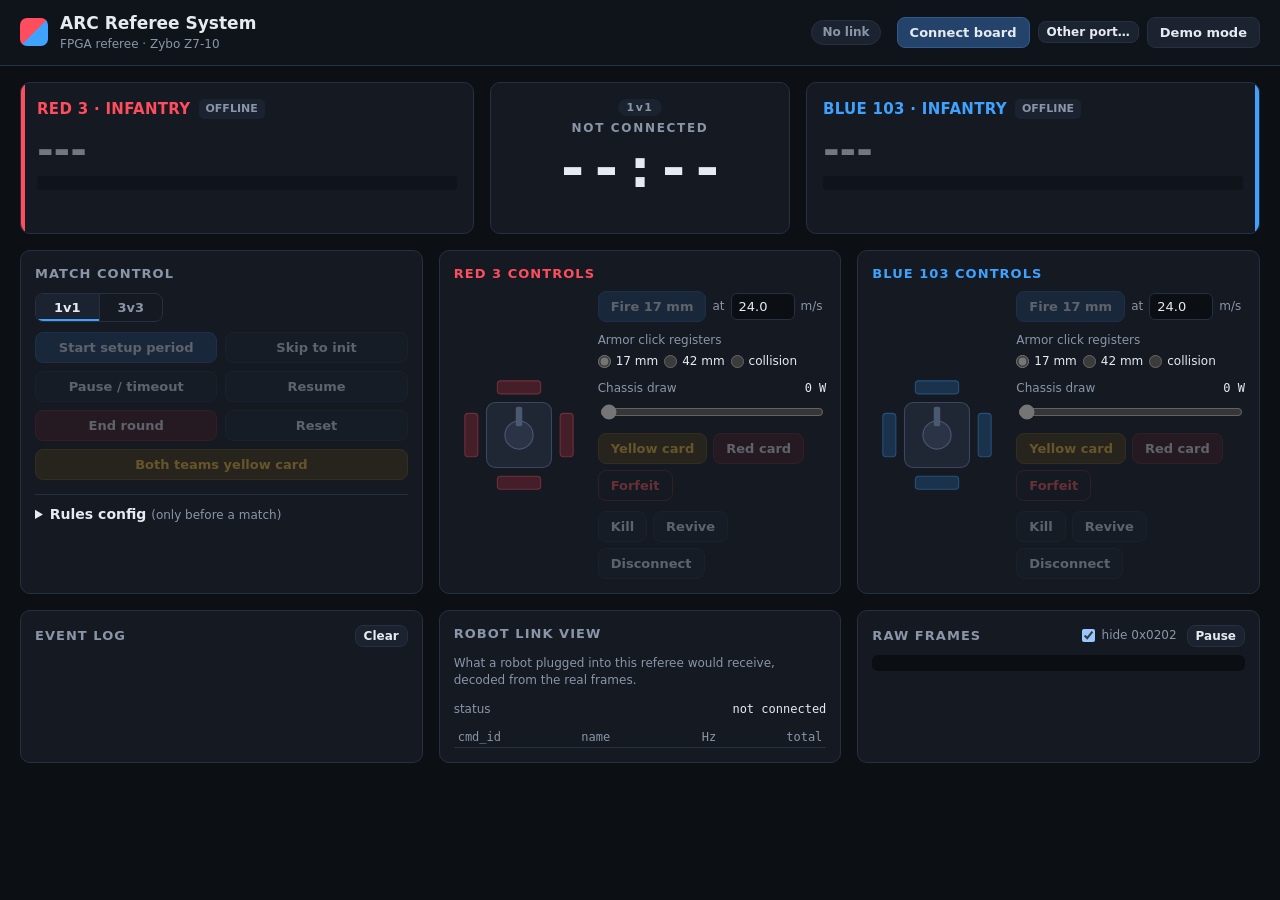
==== commit 8d566cf4: "Verify frames against protocol V1.3.0 and add 0x0208 / 0x0209 Compared every real referee frame with" ====
--- a/web/arc-ref-console.html
+++ b/web/arc-ref-console.html
@@ -583,6 +583,8 @@
   ROBOT_STATUS: 0x0201,
   POWER_HEAT: 0x0202,
   BUFF: 0x0204,
+  ALLOWANCE: 0x0208,
+  RFID: 0x0209,
   HURT: 0x0206,
   SHOOT: 0x0207,
   SERVER_STATE: 0xf101,
@@ -610,6 +612,8 @@
   0x0201: 'robot_status',
   0x0202: 'buffer_heat_data',
   0x0204: 'buff',
+  0x0208: 'projectile_allowance',
+  0x0209: 'rfid_status',
   0x0206: 'hurt_data',
   0x0207: 'shoot_data',
   0xf101: 'server_state',
@@ -834,6 +838,12 @@
       case CMD.FIELD_EVENT: {
         const x = v.getUint32(0, true);
         return { resupply: !!((x >> 2) & 1), center: (x >> 23) & 3, raw: x };
+      }
+      case CMD.ALLOWANCE:
+        return { allow17: v.getUint16(0, true), allow42: v.getUint16(2, true), gold: v.getUint16(4, true), fortress: v.getUint16(6, true) };
+      case CMD.RFID: {
+        const x = v.getUint32(0, true);
+        return { resupplyCard: !!((x >> 19) & 1), centerCard: !!((x >> 23) & 1), raw: x, raw2: data[4] };
       }
       case CMD.BUFF:
         return { recovery: data[0], cooling: v.getUint16(1, true), defence: data[3], vulnerability: data[4], attack: v.getUint16(5, true), energy: data[7] };
@@ -1208,6 +1218,25 @@
     const heal = this.mode3 && this.alive(r) && rb.zone === 1;
     const p = Uint8Array.of(heal ? 25 : 0, 0, 0, rb.invinc ? 100 : 0, 0, 0, 0, 0x80);
     this.send(CMD.BUFF, p);
+  }
+
+  sendAllowance() {
+    const r = this.link;
+    const p = new Uint8Array(8);
+    const v = new DataView(p.buffer);
+    v.setUint16(this.cfg[r].cal42 ? 2 : 0, this.robots[r].ammo, true);
+    v.setUint16(4, this.mode3 ? this.teams[teamOf(r)].coins & 0xffff : 0, true);
+    this.send(CMD.ALLOWANCE, p);
+  }
+
+  sendRfid() {
+    const r = this.link;
+    const card = this.mode3 && this.stage === ST.COMBAT && this.alive(r);
+    const z = this.robots[r].zone;
+    const x = card ? ((z === 1 ? 1 : 0) << 19) | ((z === 2 ? 1 : 0) << 23) : 0;
+    const p = new Uint8Array(5);
+    new DataView(p.buffer).setUint32(0, x >>> 0, true);
+    this.send(CMD.RFID, p);
   }
 
   sendRobotStatus() {
@@ -1730,6 +1759,8 @@
     if (this.c5 === 1) this.sendPowerHeat();
     if (this.c17 === 0) this.sendHp();
     if (this.c17 === 8) this.sendBuff();
+    if (this.c5 === 2) this.sendAllowance();
+    if (this.c17 === 12) this.sendRfid();
     if (this.c5 === 3) this.sendServer();
     this.c50 = this.c50 === 49 ? 0 : this.c50 + 1;
     this.c5 = this.c5 === 4 ? 0 : this.c5 + 1;
@@ -2381,6 +2412,8 @@
   const hp = state.real[CMD.ROBOT_HP];
   const ev = state.real[CMD.FIELD_EVENT];
   const buff = state.real[CMD.BUFF];
+  const allow = state.real[CMD.ALLOWANCE];
+  const rfid = state.real[CMD.RFID];
   const hurt = state.real[CMD.HURT];
   const shot = state.real[CMD.SHOOT];
   const warn = state.real[CMD.REFEREE_WARNING];
@@ -2407,6 +2440,8 @@
     field(dl, '0x0101 center point', ['free', 'ours', 'enemy', 'both'][ev.center]);
   }
   if (buff && state.server?.mode3) field(dl, '0x0204 recovery / defence', `${buff.recovery} % / ${buff.defence} %`);
+  if (allow) field(dl, '0x0208 allowance 17 / 42 mm, gold', `${allow.allow17} / ${allow.allow42}, ${allow.gold}`);
+  if (rfid && state.server?.mode3) field(dl, '0x0209 RFID cards seen', [rfid.resupplyCard && 'resupply zone', rfid.centerCard && 'center point'].filter(Boolean).join(', ') || 'none');
   if (hurt) field(dl, '0x0206 last hurt', `armor ${hurt.armor}, ${HURT_REASONS[hurt.reason] || hurt.reason}`);
   if (shot) field(dl, '0x0207 last shot', `${shot.bulletType === 2 ? '42' : '17'} mm at ${shot.speed.toFixed(1)} m/s`);
   if (warn) field(dl, '0x0104 last warning', `level ${warn.level}, robot ${warn.offender}, count ${warn.count}`);
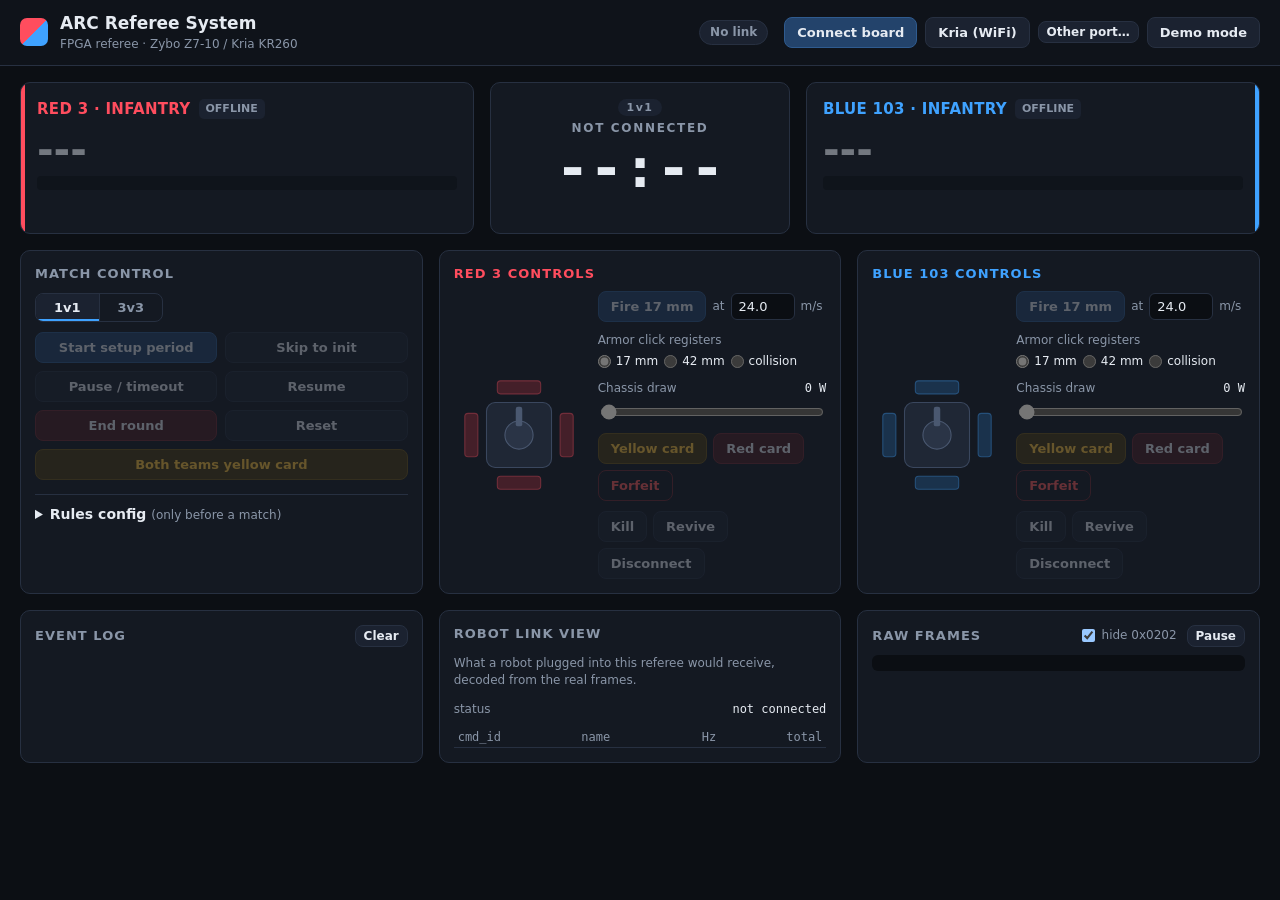
==== commit ff94bab0: "Console: Kria KR260 over WiFi with a live wireless-link panel New WebSocket transport (ws.js). A pag" ====
--- a/web/arc-ref-console.html
+++ b/web/arc-ref-console.html
@@ -284,6 +284,12 @@
 .rates th { text-align: left; color: var(--muted); font-weight: 500; border-bottom: 1px solid var(--line); padding: 3px 4px; }
 .rates td { padding: 2px 4px; }
 .rates td:nth-child(n+3), .rates th:nth-child(n+3) { text-align: right; }
+.lower .wireless { grid-column: 1 / -1; }
+.robots-table td.good { color: var(--ok); }
+.robots-table td.fair { color: var(--warn); }
+.robots-table td.bad { color: var(--danger); }
+.robots-table tr.gone td { color: var(--muted); }
+.wireless { overflow-x: auto; }
 
 .check { display: flex; align-items: center; gap: 4px; font-size: 12px; color: var(--muted); }
 .raw-log, .board-text {
@@ -312,13 +318,14 @@
       <span class="brand-mark" aria-hidden="true"></span>
       <div>
         <h1>ARC Referee System</h1>
-        <p class="sub">FPGA referee &middot; Zybo Z7-10</p>
+        <p class="sub" id="boardSub">FPGA referee &middot; Zybo Z7-10 / Kria KR260</p>
       </div>
     </div>
     <div class="link">
       <span id="linkPill" class="pill off">No link</span>
       <span id="linkStats" class="link-stats"></span>
       <button id="btnConnect" class="btn primary">Connect board</button>
+      <button id="btnWifi" class="btn" title="Connect to a Kria KR260 over WiFi or Ethernet (arc-refd)">Kria (WiFi)</button>
       <button id="btnOtherPort" class="btn small" title="Show every serial port, not just the Zybo's FTDI chip">Other port…</button>
       <button id="btnDemo" class="btn">Demo mode</button>
       <button id="btnDisconnect" class="btn" hidden>Disconnect</button>
@@ -326,13 +333,15 @@
   </header>
 
   <p id="serialWarning" class="banner warn" hidden>
-    This browser has no Web Serial. Use Chrome or Edge on desktop, and open the page from
-    <code>http://localhost</code> or the single-file <code>arc-ref-console.html</code> (see README). Demo mode still works.
+    This browser has no Web Serial, so it can't reach a Zybo over USB. Use Chrome or Edge on desktop for that.
+    A Kria KR260 over WiFi and Demo mode work in any browser.
   </p>
 
   <div id="portHint" class="banner warn" hidden>
     <strong>Connected, but no referee data yet.</strong>
     <ul>
+      <li><strong>Standalone build</strong> (loaded with <code>load_board</code>): connect to the USB-serial adapter on Pmod JE,
+        not the Zybo's own USB port. Still nothing? Flip <strong>SW3</strong> (swaps TX and RX on JE).</li>
       <li><strong>Mac:</strong> the Zybo shows up as two ports (e.g. <code>…usbserial-210279A</code> and <code>…B</code>, or two
         "Digilent Adept USB Device" entries). The UART is usually the <strong>second</strong> one. Disconnect and pick the other.</li>
       <li><strong>Windows:</strong> pick the COM port for "USB Serial Port". If none appears, install the FTDI VCP driver (see README).</li>
@@ -426,6 +435,21 @@
         </div>
         <pre id="rawLog" class="raw-log"></pre>
         <pre id="boardText" class="board-text" hidden></pre>
+      </div>
+
+      <div id="wirelessPanel" class="panel wireless" hidden>
+        <div class="panel-head">
+          <h2>Wireless link</h2>
+          <span id="wirelessSummary" class="hint"></span>
+        </div>
+        <p class="hint">Measured live by the board: it pings every robot 10 times a second. RTT is the
+          round trip board &rarr; robot ESP32 &rarr; board; one way is about half.</p>
+        <table class="rates robots-table">
+          <thead><tr><th>Robot</th><th>IP</th><th>RTT p50</th><th>p99</th><th>max</th><th>loss</th><th>frames</th><th>drops</th><th>seen</th></tr></thead>
+          <tbody id="robotRows"></tbody>
+        </table>
+        <p id="wirelessEmpty" class="hint">No robots yet. Power an ESP32 running <code>esp32/robot_link</code>; it joins the
+          board's <code>ARC-REF</code> WiFi and appears here within a second.</p>
       </div>
     </section>
   </main>
@@ -973,13 +997,15 @@
     return 'serial' in navigator;
   }
 
-  // allPorts=false shows only FTDI devices (the Zybo's FT2232H), which hides
-  // Bluetooth and modem ports on macOS. allPorts=true is for other bridges.
+  // allPorts=false shows only USB-serial chips: FTDI (the Zybo's FT2232H and
+  // Digilent's PmodUSBUART), Silicon Labs CP210x, WCH CH340 and Prolific.
+  // That hides Bluetooth and modem ports on macOS. allPorts=true shows all.
   async open({ allPorts = false } = {}) {
-    this.port = await navigator.serial.requestPort(allPorts ? {} : { filters: [{ usbVendorId: 0x0403 }] });
+    const vendors = [0x0403, 0x10c4, 0x1a86, 0x067b];
+    this.port = await navigator.serial.requestPort(allPorts ? {} : { filters: vendors.map((v) => ({ usbVendorId: v })) });
     await this.port.open({ baudRate: 115200, dataBits: 8, stopBits: 1, parity: 'none', bufferSize: 65536 });
     const info = this.port.getInfo();
-    if (info.usbVendorId === 0x0403) this.label = 'Zybo (FTDI USB-UART)';
+    this.label = info.usbVendorId === 0x0403 ? 'Referee board (FTDI USB-UART)' : 'Referee board (USB-UART)';
     this.writer = this.port.writable.getWriter();
     this.readLoop();
   }
@@ -1024,6 +1050,113 @@
     this.port = null;
     this.writer = null;
     this.onClose(reason);
+  }
+}
+
+// ---- ws.js
+// WebSocket transport to arc-refd on the Kria KR260 (over WiFi or Ethernet).
+// Same shape as SerialLink: open(), close(), write(bytes), onData, onClose,
+// plus onStatus(json) for the board's link report (robot RTT, loss, ...).
+//
+// Binary messages carry the referee byte stream (whole frames); text
+// messages carry JSON: {"type":"hello"|"status"|"pong", ...}.
+
+const DEFAULT_BOARD = '10.42.0.1';   // the KR260's own WiFi hotspot
+
+class WsLink {
+  constructor(host) {
+    this.host = host;
+    this.ws = null;
+    this.onData = () => {};
+    this.onClose = () => {};
+    this.onStatus = () => {};
+    this.label = 'Kria KR260 (WiFi)';
+    this.rtt = [];             // browser <-> board round trips, ms
+    this.pingTimer = 0;
+  }
+
+  static supported() {
+    return 'WebSocket' in window;
+  }
+
+  // True when this page was served by arc-refd itself.
+  static async servedByBoard() {
+    if (!location.protocol.startsWith('http')) return false;
+    try {
+      const r = await fetch('api/info', { cache: 'no-store' });
+      return r.ok && (await r.json()).app === 'arc-refd';
+    } catch {
+      return false;
+    }
+  }
+
+  open() {
+    const url = `ws://${this.host}/ws`;
+    return new Promise((resolve, reject) => {
+      const ws = new WebSocket(url);
+      ws.binaryType = 'arraybuffer';
+      let opened = false;
+      const timer = setTimeout(() => { if (!opened) ws.close(); }, 4000);
+      ws.onopen = () => {
+        opened = true;
+        clearTimeout(timer);
+        this.ws = ws;
+        this.pingTimer = setInterval(() => this.ping(), 1000);
+        resolve();
+      };
+      ws.onmessage = (ev) => {
+        if (typeof ev.data === 'string') this.onText(ev.data);
+        else this.onData(new Uint8Array(ev.data));
+      };
+      ws.onclose = () => {
+        clearTimeout(timer);
+        clearInterval(this.pingTimer);
+        if (!opened) {
+          const err = new Error(`No referee board answered at ${url}`);
+          err.name = 'BoardUnreachable';
+          reject(err);
+          return;
+        }
+        const was = this.ws;
+        this.ws = null;
+        if (was && !this.closing) this.onClose('Board connection lost');
+      };
+    });
+  }
+
+  onText(text) {
+    let msg;
+    try { msg = JSON.parse(text); } catch { return; }
+    if (msg.type === 'pong' && typeof msg.t === 'number') {
+      this.rtt.push(performance.now() - msg.t);
+      if (this.rtt.length > 60) this.rtt.shift();
+    } else if (msg.type === 'hello') {
+      this.label = `${msg.board || 'Kria'} (${location.protocol === 'file:' ? this.host : 'WiFi'})`;
+    } else if (msg.type === 'status') {
+      this.onStatus(msg);
+    }
+  }
+
+  ping() {
+    if (this.ws?.readyState === WebSocket.OPEN) this.ws.send(JSON.stringify({ type: 'ping', t: performance.now() }));
+  }
+
+  consoleRtt() {
+    if (!this.rtt.length) return null;
+    const s = [...this.rtt].sort((a, b) => a - b);
+    return { p50: s[Math.floor(s.length / 2)], max: s[s.length - 1] };
+  }
+
+  async write(bytes) {
+    if (this.ws?.readyState === WebSocket.OPEN) this.ws.send(bytes);
+  }
+
+  async close() {
+    this.closing = true;
+    clearInterval(this.pingTimer);
+    try { this.ws?.close(); } catch { /* ignore */ }
+    this.ws = null;
+    this.onClose('Disconnected');
   }
 }
 
@@ -1796,6 +1929,8 @@
   layout: null,
   lastLog: null,
   configDirty: false,
+  wireless: null,      // latest arc-refd status (Kria only)
+  servedByBoard: false,
 };
 
 const modeOf = (s) => (s ? (s.mode3 ? '3v3' : '1v1') : state.uiMode);
@@ -2023,12 +2158,24 @@
 });
 
 // ------------------------------------------------------------ transport
+// Kria address: the host that served this page, ?board=host[:port], or the
+// KR260 hotspot's default address.
+const boardHost = () => (state.servedByBoard ? location.host
+  : new URLSearchParams(location.search).get('board') || DEFAULT_BOARD);
+
+function wifiLink() {
+  const link = new WsLink(boardHost());
+  link.onStatus = (st) => { state.wireless = st; };
+  return link;
+}
+
 if (!SerialLink.supported()) {
   $('#serialWarning').hidden = false;
   $('#btnConnect').disabled = true;
 }
 
-$('#btnConnect').addEventListener('click', () => connect(new SerialLink()));
+$('#btnConnect').addEventListener('click', () => connect(state.servedByBoard ? wifiLink() : new SerialLink()));
+$('#btnWifi').addEventListener('click', () => connect(wifiLink()));
 $('#btnOtherPort').addEventListener('click', () => connect(new SerialLink(), { allPorts: true }));
 $('#btnDemo').addEventListener('click', () => connect(new SimLink()));
 $('#btnDisconnect').addEventListener('click', () => state.link?.close());
@@ -2036,6 +2183,7 @@
 async function connect(link, openOpts) {
   await state.link?.close();
   Object.assign(state, {
+    wireless: null,
     decoder: new FrameDecoder(), server: null, serverAt: 0, real: {}, counts: {}, rates: {},
     lastCounts: {}, rxBytes: 0, txBytes: 0, rawLines: [], boardText: '', configDirty: false,
   });
@@ -2049,6 +2197,11 @@
     await link.open(openOpts);
   } catch (err) {
     if (err.name === 'NotFoundError') return;   // picker cancelled
+    if (err.name === 'BoardUnreachable') {
+      alert(`${err.message}.\n\nJoin the board's "ARC-REF" WiFi (or plug in Ethernet), then try again. `
+        + 'If the board has another address, open this page with ?board=ADDRESS.');
+      return;
+    }
     alert(err.name === 'NetworkError' || err.name === 'InvalidStateError'
       ? 'That port is busy. Close any serial terminal (PuTTY, screen, Vitis/Vivado serial console) using it and try again.'
       : `Could not open the port: ${err.message}`);
@@ -2073,7 +2226,9 @@
 
 function setLinkUi(link, reason) {
   $('#btnConnect').hidden = !!link;
-  $('#btnOtherPort').hidden = !!link || !SerialLink.supported();
+  $('#btnWifi').hidden = !!link || state.servedByBoard;
+  $('#btnOtherPort').hidden = !!link || !SerialLink.supported() || state.servedByBoard;
+  $('#wirelessPanel').hidden = !(link instanceof WsLink);
   $('#btnDemo').hidden = !!link;
   $('#btnDisconnect').hidden = !link;
   $('#portHint').hidden = true;
@@ -2468,9 +2623,43 @@
     pill.className = `pill ${stale ? 'stale' : 'on'}`;
     pill.textContent = stale ? `${state.link.label} · no data` : state.link.label;
   }
+  const rtt = state.link instanceof WsLink ? state.link.consoleRtt() : null;
   $('#linkStats').textContent = state.link
     ? `rx ${state.rxBytes} B · tx ${state.txBytes} B · bad ${state.decoder?.bad ?? 0}${s ? ` · board ok ${s.rxOk} / err ${s.rxErr}` : ''}`
+      + (rtt ? ` · console RTT ${rtt.p50.toFixed(1)} ms` : '')
     : '';
+}
+
+// Colour thresholds for RTT: under 10 ms is well inside the 50 Hz frame
+// period; over 30 ms a robot would notice.
+const rttClass = (ms) => (ms == null ? '' : ms < 10 ? 'good' : ms < 30 ? 'fair' : 'bad');
+const fmtMs = (ms) => (ms == null ? '–' : ms < 10 ? ms.toFixed(1) : String(Math.round(ms)));
+
+function renderWireless() {
+  if (!(state.link instanceof WsLink)) return;
+  const w = state.wireless;
+  const robots = w?.robots || [];
+  $('#wirelessSummary').textContent = w
+    ? `${robots.length} robot${robots.length === 1 ? '' : 's'} · pump ${w.pumpPeriodMs} ms (max gap ${w.pumpMaxGapMs} ms) · ${w.rt}`
+      + ` · ${w.browsers} browser${w.browsers === 1 ? '' : 's'}${w.backend === 'fake' ? ' · FAKE BACKEND' : ''}`
+    : 'waiting for the board…';
+  $('#wirelessEmpty').hidden = robots.length > 0;
+  $('#robotRows').replaceChildren(...robots.map((r) => {
+    const tr = document.createElement('tr');
+    if (r.ageMs > 1000) tr.className = 'gone';
+    const cells = [
+      [r.name], [r.ip], [fmtMs(r.rttP50), rttClass(r.rttP50)], [fmtMs(r.rttP99), rttClass(r.rttP99)],
+      [fmtMs(r.rttMax), rttClass(r.rttMax)], [`${r.loss} %`, r.loss < 1 ? 'good' : r.loss < 5 ? 'fair' : 'bad'],
+      [String(r.txFrames)], [String(r.txDrops), r.txDrops ? 'fair' : ''], [`${r.ageMs} ms`, r.ageMs > 1000 ? 'bad' : ''],
+    ];
+    for (const [text, cls] of cells) {
+      const td = document.createElement('td');
+      td.textContent = text;
+      if (cls) td.className = cls;
+      tr.append(td);
+    }
+    return tr;
+  }));
 }
 
 function render() {
@@ -2480,8 +2669,21 @@
   renderControls(s);
   renderLinkView();
   renderLinkStats();
+  renderWireless();
   if (!state.rawPaused) $('#rawLog').textContent = state.rawLines.slice(-80).join('\n');
 }
+
+// Served by arc-refd on a Kria: connect straight away over WiFi.
+WsLink.servedByBoard().then((yes) => {
+  if (!yes) return;
+  state.servedByBoard = true;
+  $('#serialWarning').hidden = true;
+  $('#btnConnect').disabled = false;
+  $('#btnConnect').textContent = 'Connect board';
+  $('#boardSub').textContent = 'FPGA referee \u00b7 Kria KR260 over WiFi';
+  setLinkUi(null);
+  connect(wifiLink());
+});
 
 buildTeams(state.uiMode);
 fillStatsTable(modeRobots('1v1'));
